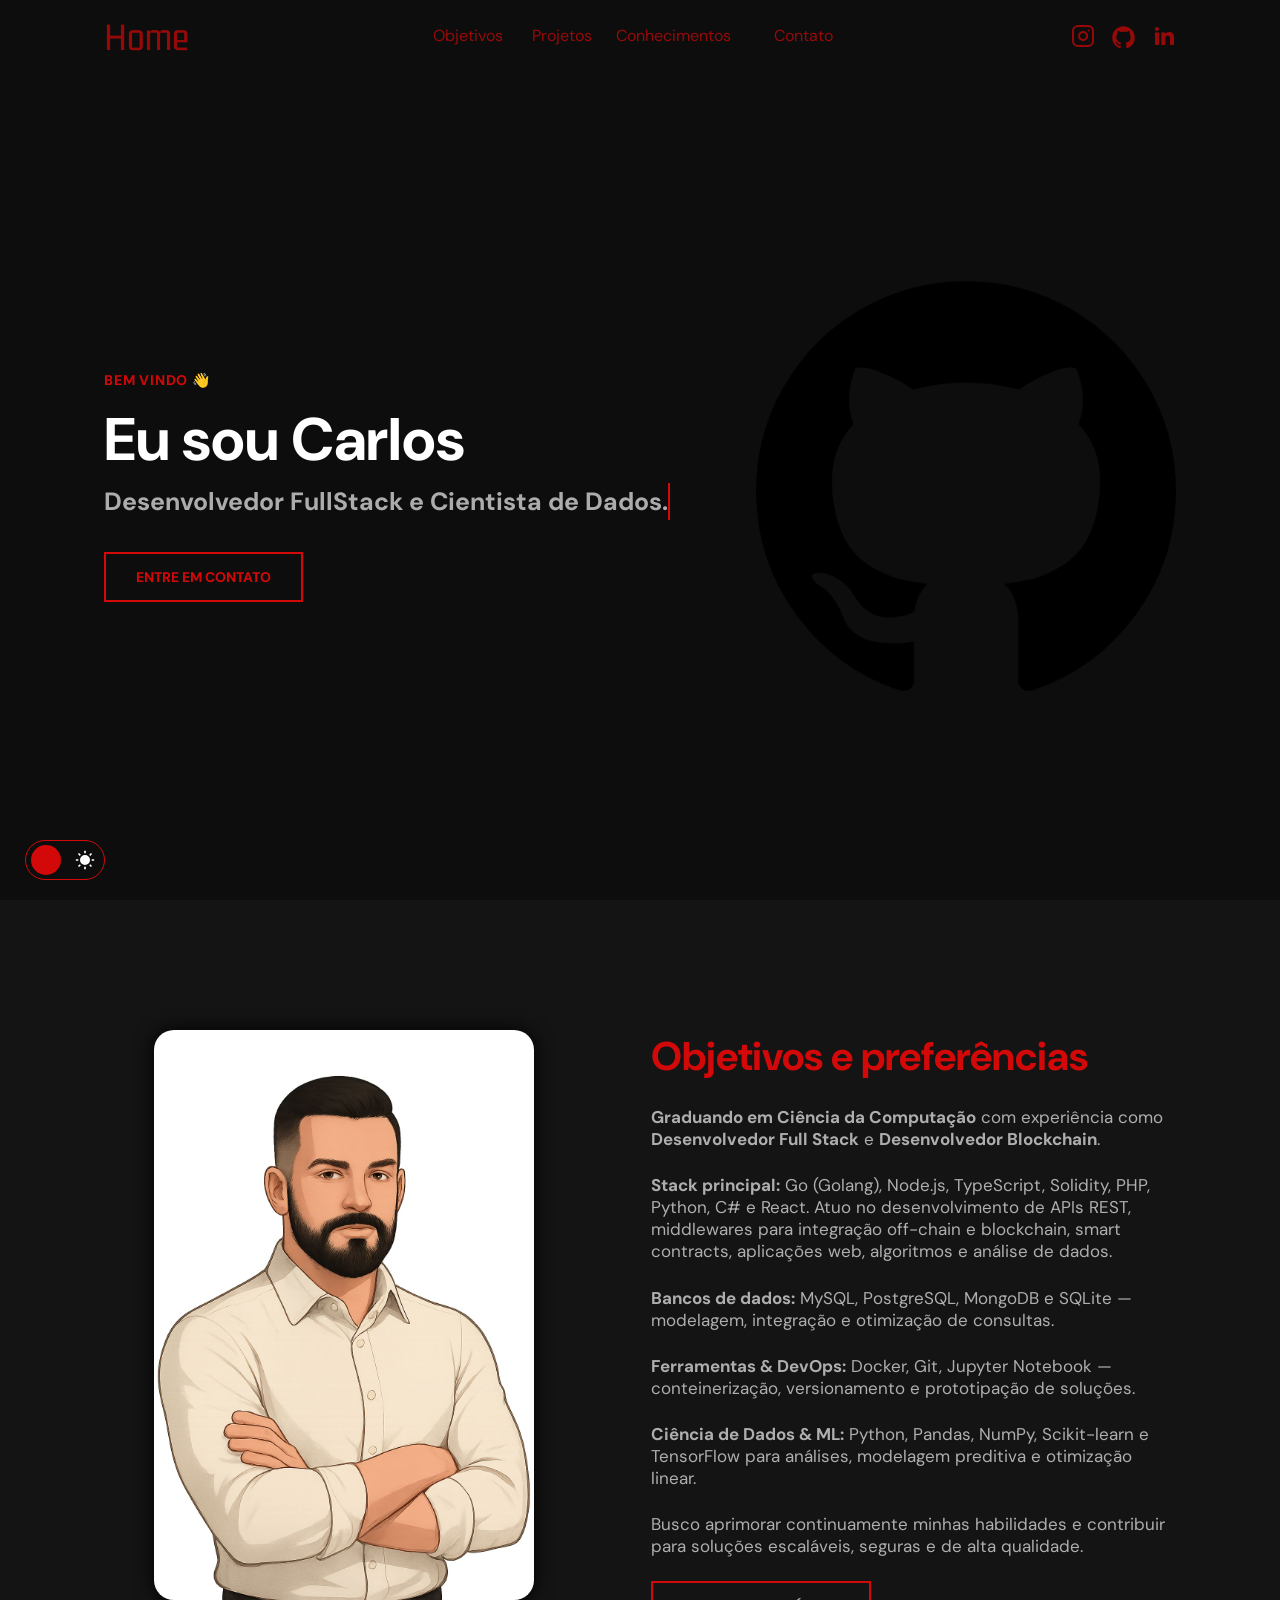
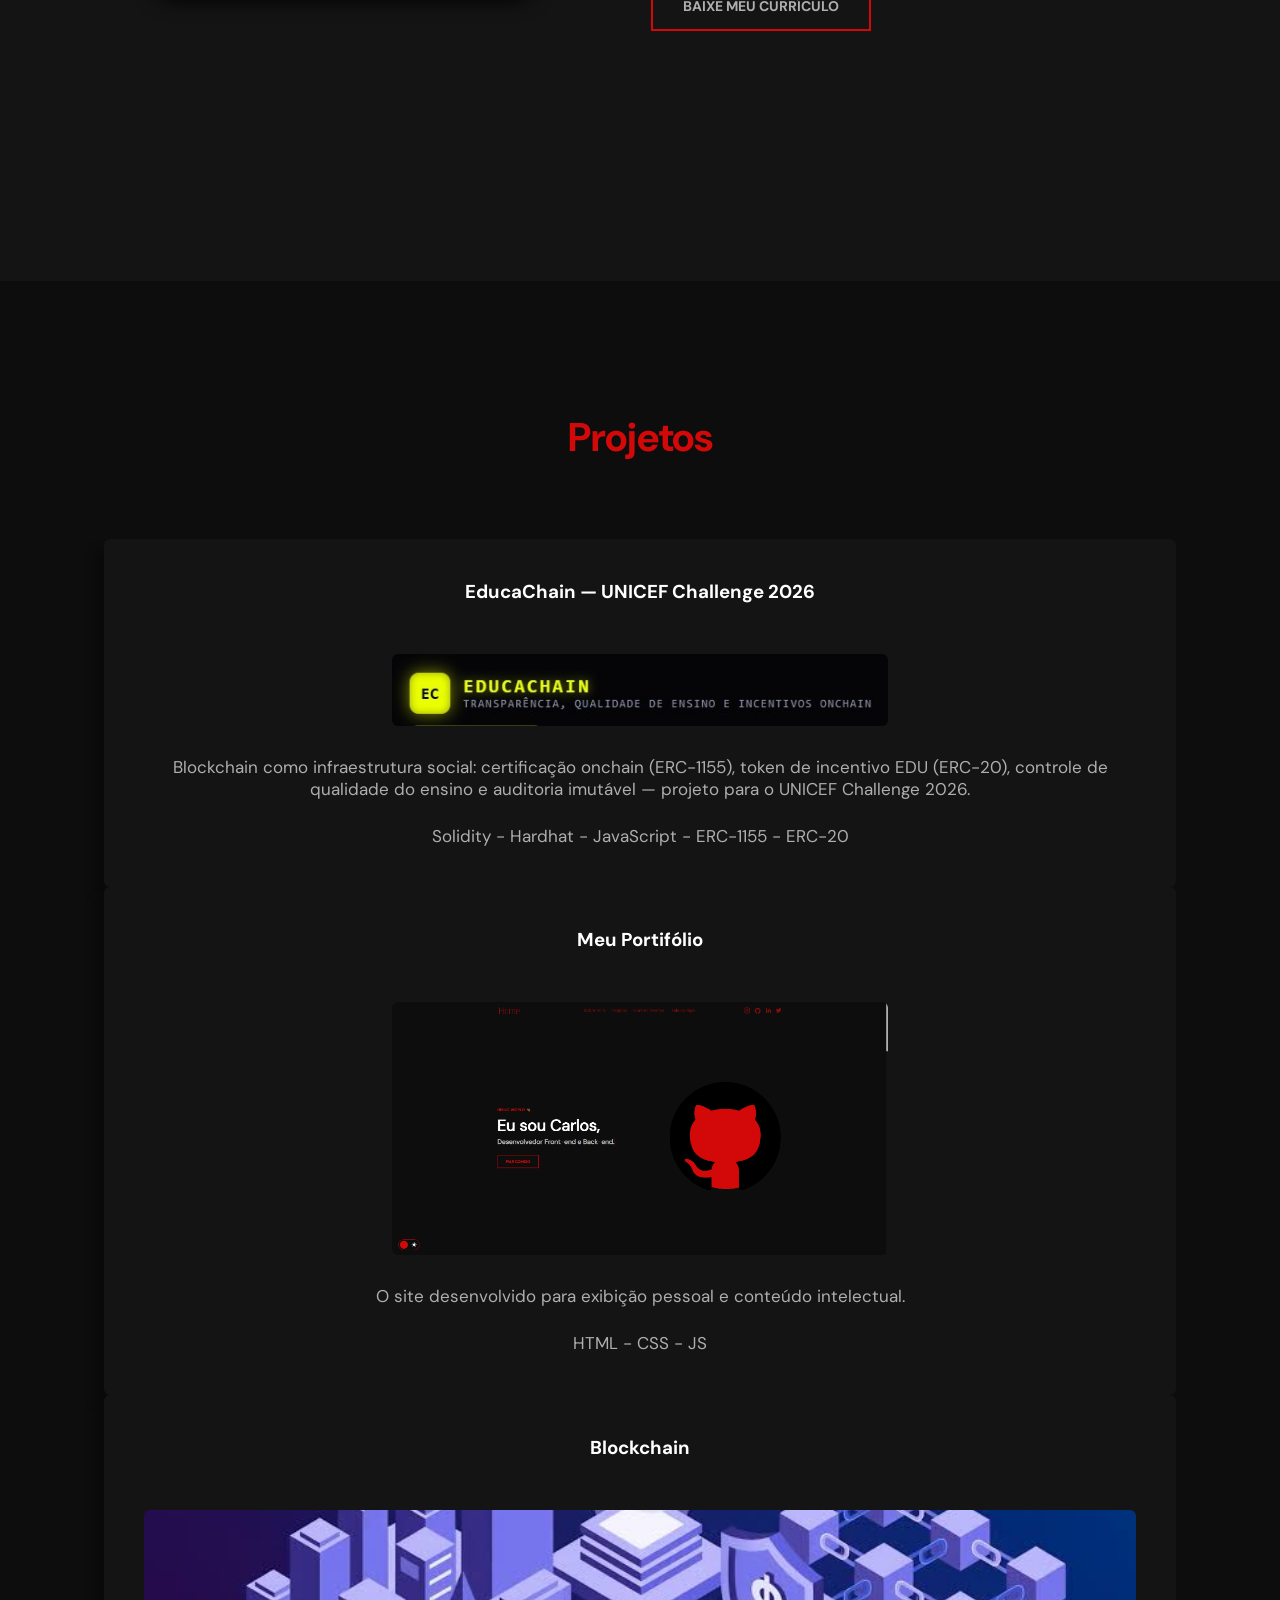
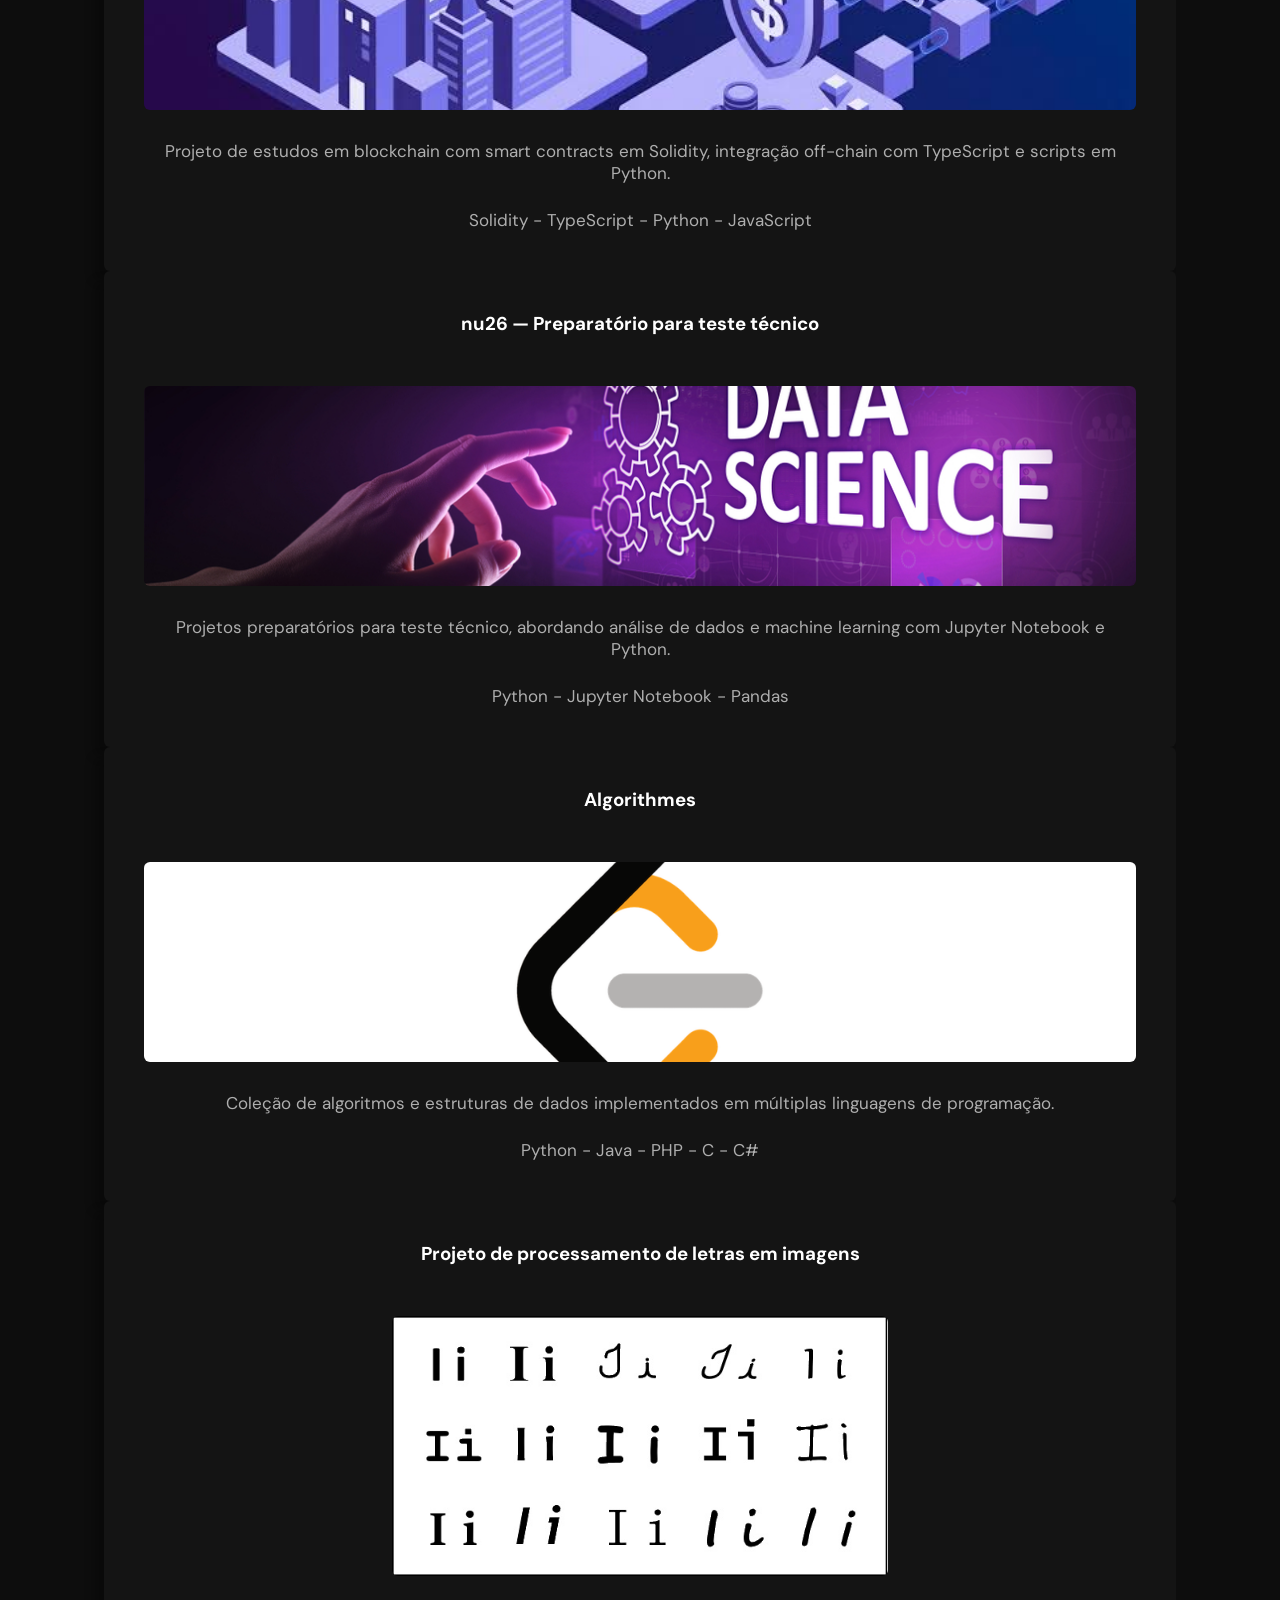
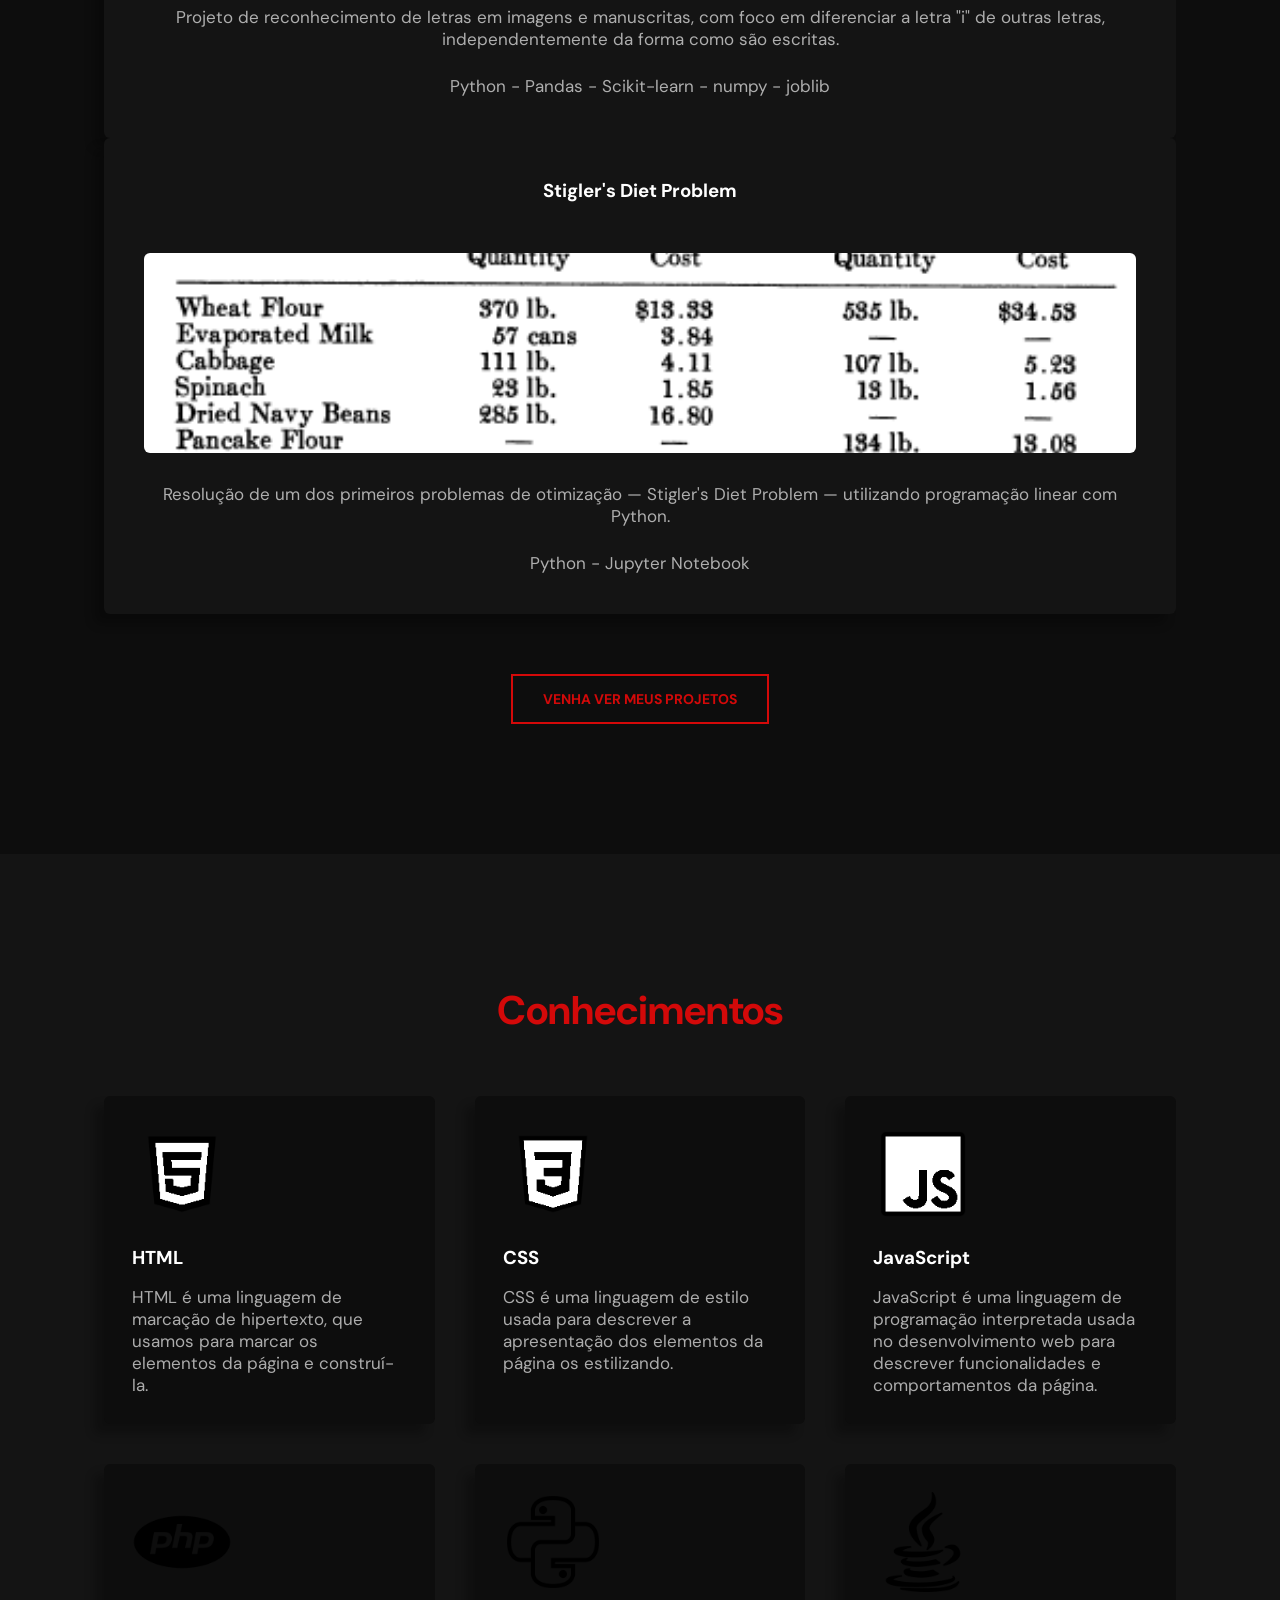
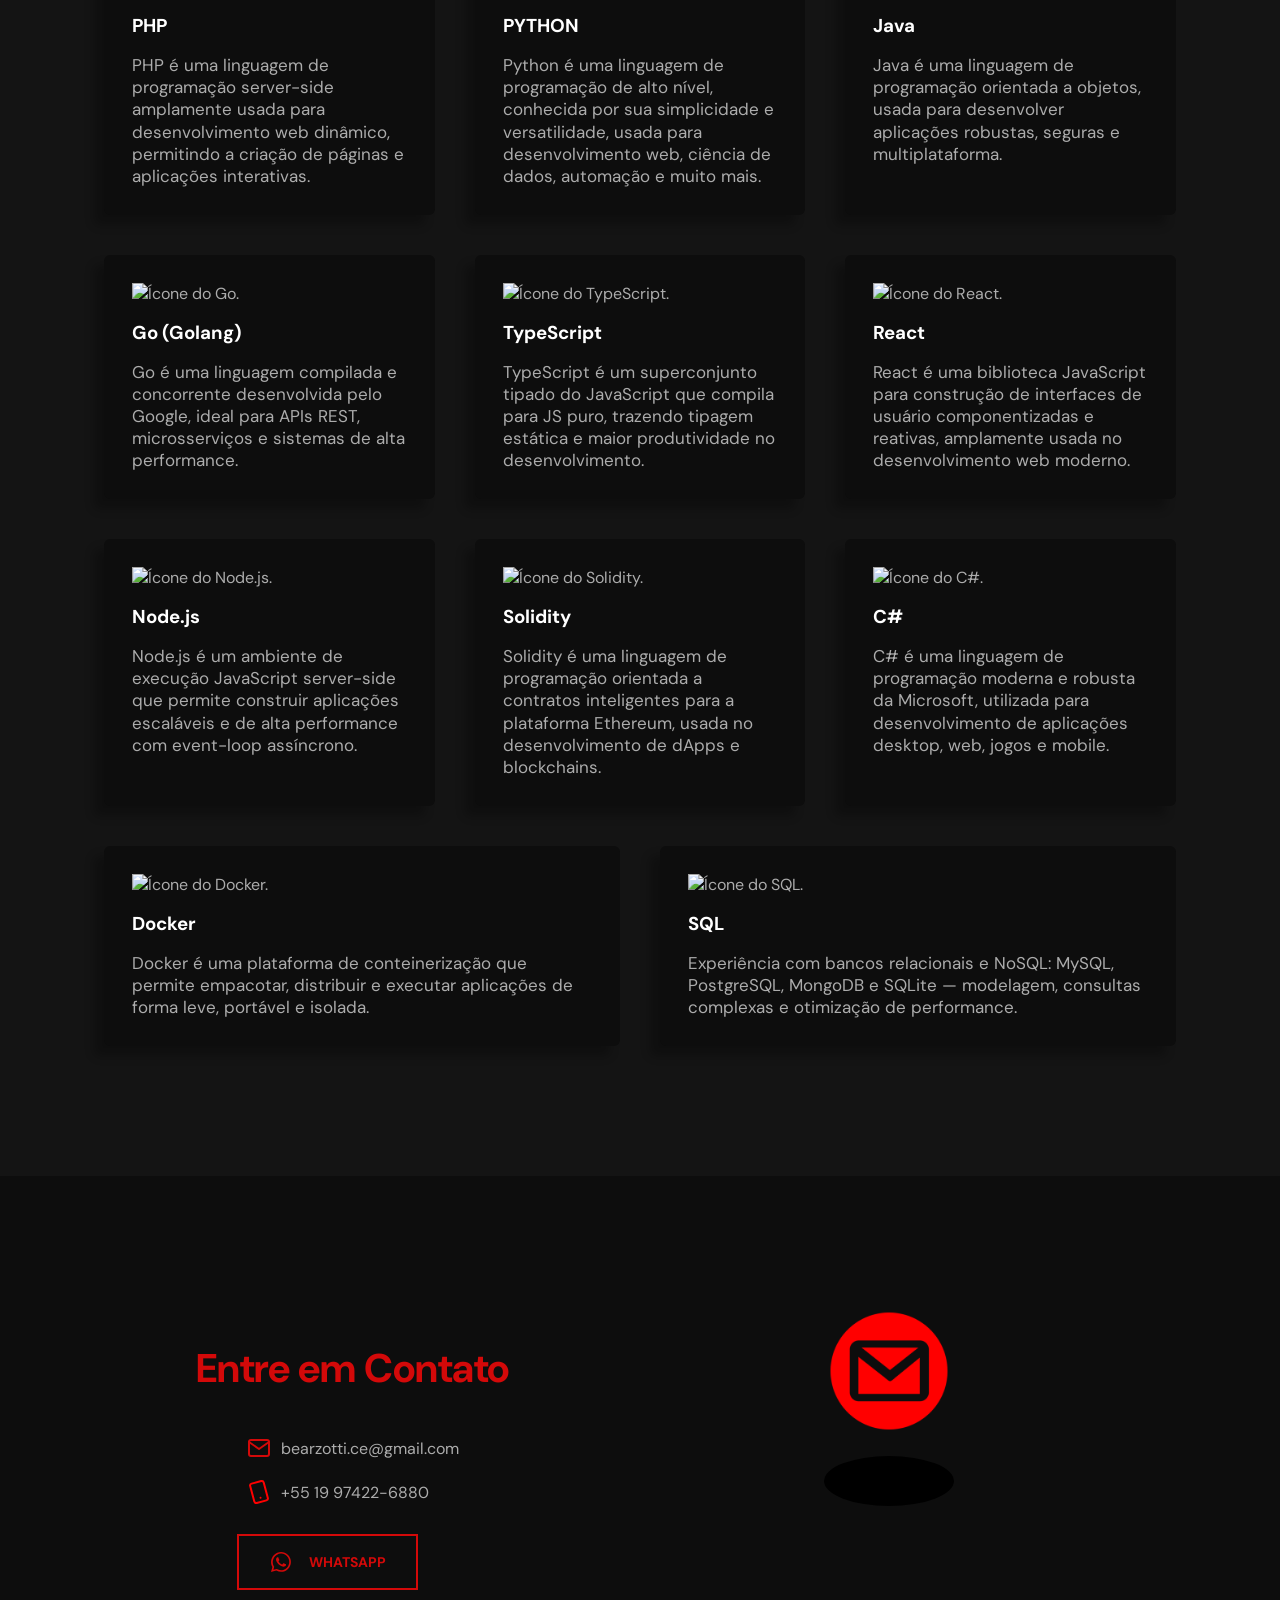
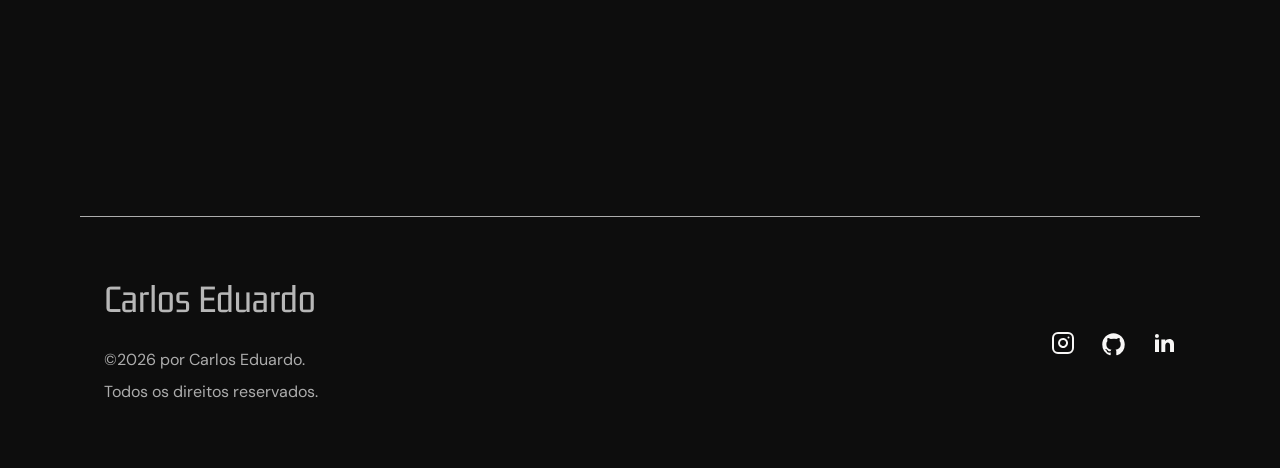
==== index.html @ fb601038 "Atualiza logo do UNICEF Challenge" ====
<!DOCTYPE html>
<html lang="pt-BR">
  <head>
    <link rel="preconnect" href="https://fonts.googleapis.com" />
    <link rel="preconnect" href="https://fonts.gstatic.com" crossorigin />

    <meta charset="UTF-8" />
    <meta name="viewport" content="width=device-width, initial-scale=1.0" />
    <meta http-equiv="X-UA-Compatible" content="IE=edge" />
    <meta name="description" content="Portifólio de Carlos Bearzotti, desenvolvedor FullStack" />
    <meta name="author" content="Carlos Eduardo" />
    <meta property="og:description" content="Portifólio de Carlos Bearzotti, desenvolvedor FullStack" />
    <meta property="og:image" content="./assets/images/Carlos.jpeg" />
    <meta property="og:type" content="website" />
    <meta name="keywords" content="developer, programação, dev, desenvolvedor, programador, html, css, javascript, nodejs, reactjs, react, github, frontend, front-end, backend, back-end, java, php, python, golang, go, typescript, solidity, blockchain, docker, sql, blockchain" />
    <meta name="robots" content="index" />

    <link
      href="https://fonts.googleapis.com/css2?family=DM+Sans&family=Gemunu+Libre:wght@200&display=swap"
      rel="stylesheet"
    />

    <link
      rel="shortcut icon"
      href="./assets/icons/favicon_copiar.png"
      type="image/x-icon"
    />
    <link rel="stylesheet" href="./assets/css/style.css" />
    <script src="https://unpkg.com/scrollreveal"></script>
    <script type="module" src="./assets/js/main.js" defer></script>

    <title>Carlos Bearzotti - Desenvolvedor FullStack</title>
  </head>
  <body>
    <nav id="navigation">
      <div class="wrapper">
        <a class="logo close" href="#home"> Home </a>

        <div class="menu">
          <ul>
            <li>
              <a id="aboutNav" class="close" href="#about">Objetivos</a>
            </li>
            <li>
              <a id="projectsNav" class="close" href="#projects">Projetos</a>
            </li>
            <li>
              <a id="knowledgeNav" class="close" href="#knowledge"
                >Conhecimentos</a
              >
            </li>
            <li>
              <a id="contactNav" class="close" href="#contact">Contato</a>
            </li>
          </ul>

          <ul class="social-links">
            <li>
              <a
                href="https://instagram.com/llao_z"
                title="Instagram"
                target="_blank"
                ><svg
                  width="24"
                  height="24"
                  viewBox="0 0 24 24"
                  fill="none"
                  xmlns="http://www.w3.org/2000/svg"
                >
                  <path
                    d="M17 1.99997H7C4.23858 1.99997 2 4.23855 2 6.99997V17C2 19.7614 4.23858 22 7 22H17C19.7614 22 22 19.7614 22 17V6.99997C22 4.23855 19.7614 1.99997 17 1.99997Z"
                    stroke="#FFFAF1"
                    stroke-width="2"
                    stroke-linecap="round"
                    stroke-linejoin="round"
                  />
                  <path
                    d="M15.9997 11.3701C16.1231 12.2023 15.981 13.0523 15.5935 13.7991C15.206 14.5459 14.5929 15.1515 13.8413 15.5297C13.0898 15.908 12.2382 16.0397 11.4075 15.906C10.5768 15.7723 9.80947 15.3801 9.21455 14.7852C8.61962 14.1903 8.22744 13.4229 8.09377 12.5923C7.96011 11.7616 8.09177 10.91 8.47003 10.1584C8.84829 9.40691 9.45389 8.7938 10.2007 8.4063C10.9475 8.0188 11.7975 7.87665 12.6297 8.00006C13.4786 8.12594 14.2646 8.52152 14.8714 9.12836C15.4782 9.73521 15.8738 10.5211 15.9997 11.3701Z"
                    stroke="#FFFAF1"
                    stroke-width="2"
                    stroke-linecap="round"
                    stroke-linejoin="round"
                  />
                  <path
                    d="M17.5 6.49997H17.51"
                    stroke="#FFFAF1"
                    stroke-width="2"
                    stroke-linecap="round"
                    stroke-linejoin="round"
                  />
                </svg>
              </a>
            </li>
            <li>
              <a
                href="https://github.com/carlosbearzotti"
                title="Github"
                target="_blank"
                ><svg
                  xmlns="http://www.w3.org/2000/svg"
                  viewBox="0 0 24 24"
                  width="24"
                  height="24"
                >
                  <path fill="none" d="M0 0h24v24H0z" />
                  <path
                    d="M12 2C6.475 2 2 6.475 2 12a9.994 9.994 0 0 0 6.838 9.488c.5.087.687-.213.687-.476 0-.237-.013-1.024-.013-1.862-2.512.463-3.162-.612-3.362-1.175-.113-.288-.6-1.175-1.025-1.413-.35-.187-.85-.65-.013-.662.788-.013 1.35.725 1.538 1.025.9 1.512 2.338 1.087 2.912.825.088-.65.35-1.087.638-1.337-2.225-.25-4.55-1.113-4.55-4.938 0-1.088.387-1.987 1.025-2.688-.1-.25-.45-1.275.1-2.65 0 0 .837-.262 2.75 1.026a9.28 9.28 0 0 1 2.5-.338c.85 0 1.7.112 2.5.337 1.912-1.3 2.75-1.024 2.75-1.024.55 1.375.2 2.4.1 2.65.637.7 1.025 1.587 1.025 2.687 0 3.838-2.337 4.688-4.562 4.938.362.312.675.912.675 1.85 0 1.337-.013 2.412-.013 2.75 0 .262.188.574.688.474A10.016 10.016 0 0 0 22 12c0-5.525-4.475-10-10-10z"
                    fill="rgba(255,255,255,1)"
                  />
                </svg>
              </a>
            </li>
            <li>
              <a
                href="https://linkedin.com/in/carloseduardobearzotti"
                title="LinkedIn"
                target="_blank"
                ><svg
                  xmlns="http://www.w3.org/2000/svg"
                  viewBox="0 0 24 24"
                  width="24"
                  height="24"
                >
                  <path fill="none" d="M0 0h24v24H0z" />
                  <path
                    d="M6.94 5a2 2 0 1 1-4-.002 2 2 0 0 1 4 .002zM7 8.48H3V21h4V8.48zm6.32 0H9.34V21h3.94v-6.57c0-3.66 4.77-4 4.77 0V21H22v-7.93c0-6.17-7.06-5.94-8.72-2.91l.04-1.68z"
                    fill="rgba(255,255,255,1)"
                  />
                </svg>
              </a>
            </li>
          </ul>
        </div>

        <button
          aria-expanded="false"
          aria-label="Abrir menu"
          class="open-menu open"
        >
          <svg
            width="40"
            height="40"
            viewBox="0 0 40 40"
            fill="none"
            xmlns="http://www.w3.org/2000/svg"
            aria-hidden="true"
          >
            <path
              d="M10 20H30"
              stroke="#00856F"
              stroke-width="2"
              stroke-linecap="round"
              stroke-linejoin="round"
            />
            <path
              d="M10 12H30"
              stroke="#00856F"
              stroke-width="2"
              stroke-linecap="round"
              stroke-linejoin="round"
            />
            <path
              d="M18 28L30 28"
              stroke="#00856F"
              stroke-width="2"
              stroke-linecap="round"
              stroke-linejoin="round"
            />
          </svg>
        </button>

        <button
          aria-expanded="true"
          aria-label="Fechar menu"
          class="close-menu close"
        >
          <svg
            width="40"
            height="40"
            viewBox="0 0 40 40"
            fill="none"
            xmlns="http://www.w3.org/2000/svg"
          >
            <path
              d="M30 10L10 30M10 10L30 30"
              stroke="#FFFAF1"
              stroke-width="2"
              stroke-linecap="round"
              stroke-linejoin="round"
            />
          </svg>
        </button>
      </div>
    </nav>

    <section id="home">
      <div class="wrapper">
        <div class="col-a">
          <header>
            <h4>Bem vindo &#128075 </h4>
            <h1>Eu sou Carlos</h1>
          </header>
          <div class="content">
            <p class="line typing">Desenvolvedor FullStack e Cientista de Dados. </p>
            <a class="button" href="#contact"> Entre em Contato </a>
          </div>
        </div>

        <div class="col-b">
          <img
            src="assets/images/iconGitPreto.png"
            alt="Imagem da logo do Git dark mode."
            id="iconGit-1"
          />
        </div>
      </div>
    </section>

    <section id="about">
      <div class="wrapper">
        <div class="col-a">
          <header>
            <h2>Objetivos e preferências</h2>
          </header>
          <div class="content">
            <p><strong>Graduando em Ciência da Computação</strong> com experiência como <strong>Desenvolvedor Full Stack</strong> e <strong>Desenvolvedor Blockchain</strong>.</p>

            <p><strong>Stack principal:</strong> Go (Golang), Node.js, TypeScript, Solidity, PHP, Python, C# e React. Atuo no desenvolvimento de APIs REST, middlewares para integração off-chain e blockchain, smart contracts, aplicações web, algoritmos e análise de dados.</p>

            <p><strong>Bancos de dados:</strong> MySQL, PostgreSQL, MongoDB e SQLite — modelagem, integração e otimização de consultas.</p>

            <p><strong>Ferramentas & DevOps:</strong> Docker, Git, Jupyter Notebook — conteinerização, versionamento e prototipação de soluções.</p>

            <p><strong>Ciência de Dados & ML:</strong> Python, Pandas, NumPy, Scikit-learn e TensorFlow para análises, modelagem preditiva e otimização linear.</p>

            <p>Busco aprimorar continuamente minhas habilidades e contribuir para soluções escaláveis, seguras e de alta qualidade.</p>
            <a class="button" href="./assets/cv/Cr-Carlos.pdf"
            download
            target="_blank"
            rel="noopener noreferrer"> Baixe meu currículo </a>
          </div>
        </div>

        <div class="col-b">
          <img
            src="./assets/images/Carlos.jpeg"
            alt="Foto de Carlos Eduardo"
          />
        </div>
      </div>
    </section>

    <section id="projects">
      <div class="wrapper"></div>
    </section>

    <section id="knowledge">
      <div class="wrapper">
        <header>
          <h2>Conhecimentos</h2>
        </header>
        <div class="content">
          <div class="cards">
            <div class="card">
              <img src="./assets/images/Languages/html.png" alt="Ícone do HTML5." />

              <h3>HTML</h3>
              <p>
                HTML é uma linguagem de marcação de hipertexto, que usamos para
                marcar os elementos da página e construí-la.
              </p>
            </div>
            <div class="card">
              <img src="./assets/images/Languages/css.png" alt="Ícone do CSS3." />

              <h3>CSS</h3>
              <p>
                CSS é uma linguagem de estilo usada para descrever a
                apresentação dos elementos da página os estilizando.
              </p>
            </div>
            <div class="card">
              <img src="./assets/images/Languages/js.png" alt="Ícone do Javascript." />

              <h3>JavaScript</h3>
              <p>
                JavaScript é uma linguagem de programação interpretada usada no
                desenvolvimento web para descrever funcionalidades e
                comportamentos da página.
              </p>
            </div>
            <div class="card">
              <img src="./assets/images/Languages/php.png" alt="Ícone do PHP." />

              <h3>PHP</h3>
              <p>
                PHP é uma linguagem de programação server-side amplamente usada para desenvolvimento web dinâmico, 
                permitindo a criação de páginas e aplicações interativas.
              </p>
            </div>
            <div class="card">
              <img src="./assets/images/Languages/python.png" alt="Ícone do Python." />

              <h3>PYTHON</h3>
              <p>
                Python é uma linguagem de programação de alto nível, conhecida por sua simplicidade e versatilidade, 
                usada para desenvolvimento web, ciência de dados, automação e muito mais.
              </p>
            </div>
            <div class="card">
              <img src="./assets/images/Languages/Java.png" alt="Ícone do Java." />

              <h3>Java</h3>
              <p>
                Java é uma linguagem de programação orientada a objetos, 
                usada para desenvolver aplicações robustas, seguras e multiplataforma.
              </p>
            </div>
            <div class="card">
              <img src="https://cdn.jsdelivr.net/gh/devicons/devicon/icons/go/go-original.svg" alt="Ícone do Go." />

              <h3>Go (Golang)</h3>
              <p>
                Go é uma linguagem compilada e concorrente desenvolvida pelo Google, ideal para APIs REST, microsserviços e sistemas de alta performance.
              </p>
            </div>
            <div class="card">
              <img src="https://cdn.jsdelivr.net/gh/devicons/devicon/icons/typescript/typescript-original.svg" alt="Ícone do TypeScript." />

              <h3>TypeScript</h3>
              <p>
                TypeScript é um superconjunto tipado do JavaScript que compila para JS puro, trazendo tipagem estática e maior produtividade no desenvolvimento.
              </p>
            </div>
            <div class="card">
              <img src="https://cdn.jsdelivr.net/gh/devicons/devicon/icons/react/react-original.svg" alt="Ícone do React." />

              <h3>React</h3>
              <p>
                React é uma biblioteca JavaScript para construção de interfaces de usuário componentizadas e reativas, amplamente usada no desenvolvimento web moderno.
              </p>
            </div>
            <div class="card">
              <img src="https://cdn.jsdelivr.net/gh/devicons/devicon/icons/nodejs/nodejs-original.svg" alt="Ícone do Node.js." />

              <h3>Node.js</h3>
              <p>
                Node.js é um ambiente de execução JavaScript server-side que permite construir aplicações escaláveis e de alta performance com event-loop assíncrono.
              </p>
            </div>
            <div class="card">
              <img src="https://cdn.jsdelivr.net/gh/devicons/devicon/icons/solidity/solidity-original.svg" alt="Ícone do Solidity." />

              <h3>Solidity</h3>
              <p>
                Solidity é uma linguagem de programação orientada a contratos inteligentes para a plataforma Ethereum, usada no desenvolvimento de dApps e blockchains.
              </p>
            </div>
            <div class="card">
              <img src="https://cdn.jsdelivr.net/gh/devicons/devicon/icons/csharp/csharp-original.svg" alt="Ícone do C#." />

              <h3>C#</h3>
              <p>
                C# é uma linguagem de programação moderna e robusta da Microsoft, utilizada para desenvolvimento de aplicações desktop, web, jogos e mobile.
              </p>
            </div>
            <div class="card">
              <img src="https://cdn.jsdelivr.net/gh/devicons/devicon/icons/docker/docker-original.svg" alt="Ícone do Docker." />

              <h3>Docker</h3>
              <p>
                Docker é uma plataforma de conteinerização que permite empacotar, distribuir e executar aplicações de forma leve, portável e isolada.
              </p>
            </div>
            <div class="card">
              <img src="https://cdn.jsdelivr.net/gh/devicons/devicon/icons/mysql/mysql-original.svg" alt="Ícone do SQL." />

              <h3>SQL</h3>
              <p>
                Experiência com bancos relacionais e NoSQL: MySQL, PostgreSQL, MongoDB e SQLite — modelagem, consultas complexas e otimização de performance.
              </p>
            </div>
          </div>
        </div>
      </div>
    </section>

    <section id="contact">
      <div class="wrapper">
        <div class="col-a">
          <header>
            <h2>Entre em Contato</h2>
          </header>
          <div class="content">
            <ul>
              <li>
                <a href="mailto: bearzotti.ce@gmail.com" title="Enviar e-mail">
                  <svg
                    width="24"
                    height="24"
                    viewBox="0 0 24 24"
                    fill="none"
                    xmlns="http://www.w3.org/2000/svg"
                  >
                    <path
                      d="M4 4H20C21.1 4 22 4.9 22 6V18C22 19.1 21.1 20 20 20H4C2.9 20 2 19.1 2 18V6C2 4.9 2.9 4 4 4Z"
                      stroke="#00856F"
                      stroke-width="2"
                      stroke-linecap="round"
                      stroke-linejoin="round"
                    />
                    <path
                      d="M22 6L12 13L2 6"
                      stroke="#00856F"
                      stroke-width="2"
                      stroke-linecap="round"
                      stroke-linejoin="round"
                    />
                  </svg>

                  bearzotti.ce@gmail.com
                </a>
              </li>
              <li>
                <a href="tel:+5519974226880" title="Fazer ligação"
                  ><img
                    src="./assets/icons/celular.svg"
                    alt="Ícone de celular."
                    id="cel"
                  />
                  +55 19 97422-6880</a
                >
              </li>
            </ul>

            <a
              class="button"
              title="Me chama no zap!"
              href="https://wa.me/5519974226880"
              target="_blank"
            >
              <svg
                width="24"
                height="24"
                viewBox="0 0 24 24"
                fill="none"
                xmlns="http://www.w3.org/2000/svg"
              >
                <path
                  d="M16.6 14.0001C16.4 13.9001 15.1 13.3001 14.9 13.2001C14.7 13.1001 14.5 13.1001 14.3 13.3001C14.1 13.5001 13.7 14.1001 13.5 14.3001C13.4 14.5001 13.2 14.5001 13 14.4001C12.3 14.1001 11.6 13.7001 11 13.2001C10.5 12.7001 10 12.1001 9.6 11.5001C9.5 11.3001 9.6 11.1001 9.7 11.0001C9.8 10.9001 9.9 10.7001 10.1 10.6001C10.2 10.5001 10.3 10.3001 10.3 10.2001C10.4 10.1001 10.4 9.9001 10.3 9.8001C10.2 9.7001 9.7 8.5001 9.5 8.0001C9.4 7.3001 9.2 7.3001 9 7.3001C8.9 7.3001 8.7 7.3001 8.5 7.3001C8.3 7.3001 8 7.5001 7.9 7.6001C7.3 8.2001 7 8.9001 7 9.7001C7.1 10.6001 7.4 11.5001 8 12.3001C9.1 13.9001 10.5 15.2001 12.2 16.0001C12.7 16.2001 13.1 16.4001 13.6 16.5001C14.1 16.7001 14.6 16.7001 15.2 16.6001C15.9 16.5001 16.5 16.0001 16.9 15.4001C17.1 15.0001 17.1 14.6001 17 14.2001C17 14.2001 16.8 14.1001 16.6 14.0001ZM19.1 4.9001C15.2 1.0001 8.9 1.0001 5 4.9001C1.8 8.1001 1.2 13.0001 3.4 16.9001L2 22.0001L7.3 20.6001C8.8 21.4001 10.4 21.8001 12 21.8001C17.5 21.8001 21.9 17.4001 21.9 11.9001C22 9.3001 20.9 6.8001 19.1 4.9001ZM16.4 18.9001C15.1 19.7001 13.6 20.2001 12 20.2001C10.5 20.2001 9.1 19.8001 7.8 19.1001L7.5 18.9001L4.4 19.7001L5.2 16.7001L5 16.4001C2.6 12.4001 3.8 7.4001 7.7 4.9001C11.6 2.4001 16.6 3.7001 19 7.5001C21.4 11.4001 20.3 16.5001 16.4 18.9001Z"
                  fill="white"
                />
              </svg>
              WhatsApp
            </a>
          </div>
        </div>

        <div class="col-b">
          <img src="./assets/images/iconGmail.png" alt="Ícone de celular." />
        </div>
      </div>
    </section>

    <a id="backToTopButton" title="Voltar ao topo" href="#home">
      <svg
        width="40"
        height="40"
        viewBox="0 0 40 40"
        fill="none"
        xmlns="http://www.w3.org/2000/svg"
      >
        <circle cx="20" cy="20" r="20" fill="#00856F" />
        <path
          d="M20 27V13"
          stroke="white"
          stroke-width="2"
          stroke-linecap="round"
          stroke-linejoin="round"
        />
        <path
          d="M13 20L20 13L27 20"
          stroke="white"
          stroke-width="2"
          stroke-linecap="round"
          stroke-linejoin="round"
        />
      </svg>
    </a>

    <footer>
      <div class="wrapper">
        <div class="col-a">
          <a class="logo" href="#home"> Carlos Eduardo </a>

          <p>
            ©2026 por Carlos Eduardo. <br />
            Todos os direitos reservados.
          </p>
        </div>

        <div class="col-b">
          <ul class="social-links">
            <li>
              <a
                href="https://instagram.com/llao_z"
                title="Instagram"
                target="_blank"
                ><svg
                  width="24"
                  height="24"
                  viewBox="0 0 24 24"
                  fill="none"
                  xmlns="http://www.w3.org/2000/svg"
                >
                  <path
                    d="M17 1.99997H7C4.23858 1.99997 2 4.23855 2 6.99997V17C2 19.7614 4.23858 22 7 22H17C19.7614 22 22 19.7614 22 17V6.99997C22 4.23855 19.7614 1.99997 17 1.99997Z"
                    stroke="#FFFAF1"
                    stroke-width="2"
                    stroke-linecap="round"
                    stroke-linejoin="round"
                  />
                  <path
                    d="M15.9997 11.3701C16.1231 12.2023 15.981 13.0523 15.5935 13.7991C15.206 14.5459 14.5929 15.1515 13.8413 15.5297C13.0898 15.908 12.2382 16.0397 11.4075 15.906C10.5768 15.7723 9.80947 15.3801 9.21455 14.7852C8.61962 14.1903 8.22744 13.4229 8.09377 12.5923C7.96011 11.7616 8.09177 10.91 8.47003 10.1584C8.84829 9.40691 9.45389 8.7938 10.2007 8.4063C10.9475 8.0188 11.7975 7.87665 12.6297 8.00006C13.4786 8.12594 14.2646 8.52152 14.8714 9.12836C15.4782 9.73521 15.8738 10.5211 15.9997 11.3701Z"
                    stroke="#FFFAF1"
                    stroke-width="2"
                    stroke-linecap="round"
                    stroke-linejoin="round"
                  />
                  <path
                    d="M17.5 6.49997H17.51"
                    stroke="#FFFAF1"
                    stroke-width="2"
                    stroke-linecap="round"
                    stroke-linejoin="round"
                  />
                </svg>
              </a>
            </li>
            <li>
              <a
                href="https://github.com/carlosbearzotti"
                title="Github"
                target="_blank"
                ><svg
                  xmlns="http://www.w3.org/2000/svg"
                  viewBox="0 0 24 24"
                  width="24"
                  height="24"
                >
                  <path fill="none" d="M0 0h24v24H0z" />
                  <path
                    d="M12 2C6.475 2 2 6.475 2 12a9.994 9.994 0 0 0 6.838 9.488c.5.087.687-.213.687-.476 0-.237-.013-1.024-.013-1.862-2.512.463-3.162-.612-3.362-1.175-.113-.288-.6-1.175-1.025-1.413-.35-.187-.85-.65-.013-.662.788-.013 1.35.725 1.538 1.025.9 1.512 2.338 1.087 2.912.825.088-.65.35-1.087.638-1.337-2.225-.25-4.55-1.113-4.55-4.938 0-1.088.387-1.987 1.025-2.688-.1-.25-.45-1.275.1-2.65 0 0 .837-.262 2.75 1.026a9.28 9.28 0 0 1 2.5-.338c.85 0 1.7.112 2.5.337 1.912-1.3 2.75-1.024 2.75-1.024.55 1.375.2 2.4.1 2.65.637.7 1.025 1.587 1.025 2.687 0 3.838-2.337 4.688-4.562 4.938.362.312.675.912.675 1.85 0 1.337-.013 2.412-.013 2.75 0 .262.188.574.688.474A10.016 10.016 0 0 0 22 12c0-5.525-4.475-10-10-10z"
                    fill="rgba(255,255,255,1)"
                  />
                </svg>
              </a>
            </li>
            <li>
              <a
                href="https://linkedin.com/in/carloseduardobearzotti"
                title="LinkedIn"
                target="_blank"
                ><svg
                  xmlns="http://www.w3.org/2000/svg"
                  viewBox="0 0 24 24"
                  width="24"
                  height="24"
                >
                  <path fill="none" d="M0 0h24v24H0z" />
                  <path
                    d="M6.94 5a2 2 0 1 1-4-.002 2 2 0 0 1 4 .002zM7 8.48H3V21h4V8.48zm6.32 0H9.34V21h3.94v-6.57c0-3.66 4.77-4 4.77 0V21H22v-7.93c0-6.17-7.06-5.94-8.72-2.91l.04-1.68z"
                    fill="rgba(255,255,255,1)"
                  />
                </svg>
              </a>
            </li>
          </ul>
        </div>
      </div>
    </footer>

    <div id="toggle">
      <input type="checkbox" id="sw-checkbox" />
      <label for="sw-checkbox" title="Mudar tema">
        <svg
          xmlns="http://www.w3.org/2000/svg"
          viewBox="0 0 24 24"
          width="20"
          height="20"
        >
          <path fill="none" d="M0 0h24v24H0z" />
          <path
            d="M11.38 2.019a7.5 7.5 0 1 0 10.6 10.6C21.662 17.854 17.316 22 12.001 22 6.477 22 2 17.523 2 12c0-5.315 4.146-9.661 9.38-9.981z"
          />
        </svg>
        <svg
          xmlns="http://www.w3.org/2000/svg"
          viewBox="0 0 24 24"
          width="20"
          height="20"
        >
          <path fill="none" d="M0 0h24v24H0z" />
          <path
            d="M12 18a6 6 0 1 1 0-12 6 6 0 0 1 0 12zM11 1h2v3h-2V1zm0 19h2v3h-2v-3zM3.515 4.929l1.414-1.414L7.05 5.636 5.636 7.05 3.515 4.93zM16.95 18.364l1.414-1.414 2.121 2.121-1.414 1.414-2.121-2.121zm2.121-14.85l1.414 1.415-2.121 2.121-1.414-1.414 2.121-2.121zM5.636 16.95l1.414 1.414-2.121 2.121-1.414-1.414 2.121-2.121zM23 11v2h-3v-2h3zM4 11v2H1v-2h3z"
            fill="rgba(255,255,255,1)"
          />
        </svg>
      </label>
    </div>
  </body>
</html>
---- assets/css/style.css ----
/*===== GERAL ===============================================*/

* {
  margin: 0;
  padding: 0;
  box-sizing: border-box;

  font-family: "DM Sans", sans-serif;
}

:root {
  --hue: 0;
  --primary-color: hsl(var(--hue), 92%, 43%);
  --primary-hover: hsl(var(--hue), 92%, 33%);
  --secundary-color: hsl(0, 0%, 5%);
  --third-color: hsla(0, 0%, 100%, 0.1);
  --bg-color: hsl(0, 0%, 8%);

  --headline: hsl(0, 0%, 100%);
  --paragraph: hsla(0, 0%, 100%, 0.658);
  --paragraph-2: hsl(calc(var(--hue) + 10), 14%, 97%);

  font-size: 62.5%;

  --nav-height: 7.2rem;
}

html {
  scroll-behavior: smooth;
}

html,
body {
  width: 100%;
  height: 100%;
}

body {
  font-size: 1.6rem;
  text-align: center;

  overflow: overlay;

  background-color: var(--bg-color);
}

body.light-mode {
  --secundary-color: rgb(229, 229, 229);
  --third-color: hwb(0 48% 52% / 0.356);
  --bg-color: rgb(241, 241, 241);

  --headline: hsl(0, 0%, 0%);
  --paragraph: rgb(32, 32, 32);
  --paragraph-2: hsl(calc(var(--hue) + 10), 14%, 3%);
}

::-webkit-scrollbar {
  width: 0.8rem;
}

::-webkit-scrollbar-track {
  border-radius: 1rem;
  background: var(--bg-color);
}

::-webkit-scrollbar-thumb {
  border-radius: 1rem;
  background: var(--paragraph);
}

.wrapper {
  width: min(50rem, 100%);

  margin-inline: auto;
  padding-inline: 2.4rem;
}

ul {
  list-style: none;
}

a {
  text-decoration: none;
}

img {
  max-width: 100%;
  color: var(--paragraph);
}

section {
  padding-block: 10rem;
  padding-inline: 2rem;
}

section h4 {
  font-size: 1.4rem;
  font-weight: 700;
  line-height: 150%;
  letter-spacing: 0.08rem;
  color: var(--primary-color);
  text-transform: uppercase;

  margin-bottom: 1.6rem;
}

section header h2 {
  font-size: 3rem;
  line-height: 3.9rem;

  color: var(--primary-color);
}

section h3 {
  color: var(--headline);
}

section p,
section span {
  font-weight: 400;
  font-size: 1.7rem;
  line-height: 130%;

  color: var(--paragraph);
}

.button {
  background: none;
  border: 0.2rem solid var(--primary-color);

  margin-bottom: 6rem;
  padding: 1.4rem 3rem;

  width: fit-content;

  color: var(--primary-color);
  font-size: 1.4rem;
  font-weight: 700;
  text-transform: uppercase;
  text-decoration: none;

  display: flex;
  align-items: center;
  justify-content: center;
  gap: 1.6rem;

  position: relative;

  transition: 400ms;
}

body.light-mode .button,
body.light-mode #home h4 {
  filter: brightness(0.8);
}

.button:hover {
  color: #fff;
  background-color: var(--primary-hover);
  border: 0.2rem solid var(--primary-hover);
  cursor: pointer;
}

body.light-mode .button:hover {
  filter: none;
}

/* SOCIAL LINKS */

.social-links {
  display: flex;
  align-items: center;
  justify-content: center;
  gap: 2.5rem;
}

.social-links li {
  height: 3rem;
}

.social-links svg {
  margin-top: 0.3rem;
  transition: 300ms;
}

.social-links li:nth-child(2) svg {
  width: 2.7rem;
  height: 2.7rem;
}

.social-links svg:hover {
  margin-top: 0;
  margin-bottom: 0.3rem;
}

body .social-links li svg path {
  transition: 200ms;
}

body nav#navigation .social-links li:nth-child(1) svg:hover path,
body .social-links li:nth-child(1) svg:hover path {
  stroke: #ff377a;
}

body .social-links li:nth-child(2) svg:hover path:nth-child(2),
body nav#navigation .social-links li:nth-child(2) svg:hover path:nth-child(2) {
  fill: #fff;
}

body.light-mode .social-links li:nth-child(2) svg:hover path:nth-child(2),
body.light-mode
  nav#navigation
  .social-links
  li:nth-child(2)
  svg:hover
  path:nth-child(2) {
  fill: #000;
}

body .social-links li:nth-child(3) svg:hover path:nth-child(2),
body nav#navigation .social-links li:nth-child(3) svg:hover path:nth-child(2) {
  fill: #0a66c2;
}

/* == == */

#projects .card circle {
  fill: var(--secundary-color);
}

#backToTopButton circle {
  fill: var(--primary-color);
}

#contact li path,
#navigation button.open-menu path[stroke*="#00856F"] {
  stroke: var(--primary-color);
}

#navigation.scroll button.open-menu path[stroke*="#00856F"] {
  stroke: var(--paragraph-2);
}

/*===== NAVIGATION ===================================*/

nav {
  width: 100vw;
  height: var(--nav-height);

  display: flex;

  position: fixed;
  top: 0;
  z-index: 100;
}

nav .wrapper {
  display: flex;
  align-items: center;
  justify-content: space-between;
}

nav.scroll {
  background: rgba(0, 0, 0, 0.5);
  backdrop-filter: blur(1rem);
  -webkit-backdrop-filter: blur(1rem);
}

body.light-mode nav.scroll {
  background: rgba(151, 151, 151, 0.5);
}

/* LOGO */

a.logo {
  font-family: "Gemunu Libre", sans-serif;
  font-size: 3rem;
  opacity: 0.7;
}

nav#navigation a.logo {
  color: var(--primary-color);
}

body.light-mode nav#navigation a.logo,
body.light-mode footer a.logo {
  font-weight: bold;
}

footer a.logo,
nav#navigation.scroll a.logo,
body.menu-expanded nav#navigation a.logo,
body.light-mode.menu-expanded nav#navigation.scroll a.logo {
  color: #fff;
}

body.menu-expanded nav#navigation a.logo {
  opacity: 1;
}

body.light-mode nav#navigation a.logo {
  filter: brightness(0.8);
}

body.light-mode footer a.logo,
body.light-mode nav#navigation.scroll a.logo {
  color: #000;
}

/* == == */

nav#navigation .menu ul li a {
  color: #fff;
}

nav button {
  background: none;
  border: none;
  cursor: pointer;
}

nav .menu,
nav .close-menu {
  position: fixed;
}

/*===== MENU-EXPANDED ==========================================*/

body.menu-expanded {
  overflow: hidden;
}

body.menu-expanded nav#navigation.scroll {
  background: none;
  backdrop-filter: none;
}

.menu,
.close-menu,
body.menu-expanded .open-menu {
  opacity: 0;
  visibility: hidden;
}

body.menu-expanded .menu,
body.menu-expanded .close-menu {
  opacity: 1;
  visibility: visible;
}

.menu {
  transform: translateX(100%);
}

body.menu-expanded .menu,
body.menu-expanded nav.scroll .menu {
  top: 0;
  left: 0;

  background: rgba(0, 0, 0, 0.7);
  backdrop-filter: blur(1rem);
  -webkit-backdrop-filter: blur(1rem);

  width: 100vw;
  height: 100vh;

  padding-top: var(--nav-height);

  transition: transform 300ms;
  transform: translateX(0);
}

.menu ul:nth-child(1) {
  display: flex;
  flex-direction: column;
  gap: 3rem;

  margin: 8rem 0 10rem 0;

  font-weight: 700;
  font-size: 2rem;
  line-height: 3.1rem;
}

body.menu-expanded nav .logo,
body.menu-expanded button {
  position: relative;
  z-index: 100;
}

body.menu-expanded button path {
  stroke: white;
}

/*===== HOME ===================================*/

#home {
  height: 100vh;
  min-height: calc(60rem + var(--nav-height));
  padding-block: 0;

  background-color: var(--secundary-color);

  display: flex;
  align-items: center;
}

#home .wrapper {
  height: 53rem;

  display: flex;
  flex-direction: column;
  align-items: center;
  justify-content: center;
  gap: 6rem;

  position: relative;
}

#home h1 {
  font-size: 4.5rem;
  color: var(--headline);
  line-height: 110%;

  margin-bottom: 1rem;
}

#home p {
  display: inline-flex;

  font-size: 1.8rem;
  line-height: 150%;
  font-weight: bold;

  margin-bottom: 3.2rem;
}

#home .line {
  border-right: 0.2rem solid var(--primary-color);
  white-space: nowrap;
  overflow: hidden;
}

#home .typing {
  animation: line-typing 500ms steps(40) infinite normal,
    typing 2s steps(40) 1.4s normal backwards;
}

@keyframes typing {
  from {
    width: 0;
  }
  to {
    width: 27.5rem;
  }
}

@keyframes line-typing {
  from {
    border-right-color: var(--primary-color);
  }
  to {
    border-right-color: transparent;
  }
}

#home .button {
  margin-inline: auto;
}

#home .col-b {
  display: flex;
  flex-direction: column;
  align-items: center;
  gap: 2rem;

  animation: flutuar 3s infinite backwards;
  position: relative;
}

@keyframes flutuar {
  0% {
    transform: translateY(0);
  }
  50% {
    transform: translateY(-10px);
  }
  100% {
    transform: translateY(0);
  }
}

#home .wrapper::before {
  content: "";
  display: block;

  width: 27rem;
  height: 27rem;

  background-color: var(--primary-color);
  border-radius: 100%;

  position: absolute;
  bottom: -3.1rem;
  z-index: -1;

  animation: appear 1s 500ms backwards;
}

#home img {
  width: 30rem;
  min-width: 14.5rem;
  display: block;
  margin-inline: auto;
  filter: contrast(1.2);
}

@keyframes appear {
  from {
    opacity: 0;
  }
  to {
    opacity: 1;
  }
}

/*===== ABOUT =================================================*/

#about {
  text-align: left;
}

#about .content p {
  margin-block: 2.4rem;
}

#about .content a {
  text-decoration: none;
  color: var(--paragraph);
  font-weight: bold;
}

#about .col-a {
  margin-bottom: 6rem;
}

#about .col-b {
  text-align: left;
}

#about img {
  width: 38rem;

  border-radius: 2rem;
  box-shadow: 0 0 2rem black;

  transition: 600ms;
}

/*===== PROJECTS ===============================================*/

#projects {
  background-color: var(--secundary-color);
}

#projects header {
  margin-bottom: 6rem;
}

#projects header h2 {
  margin-bottom: 1.6rem;
}

#projects header p {
  max-width: 60rem;
  margin: 0 auto 3rem;
  text-align: center;
}

#projects header p a {
  color: var(--paragraph);
  font-weight: bold;
  font-style: italic;
}

#projects header p + a {
  padding: 0.8rem 2rem;
  color: var(--paragraph);

  background-color: var(--third-color);
  border-radius: 0.8rem;

  display: inline-flex;
  justify-content: center;
  gap: 1rem;

  transition: 300ms;
}

#projects header a svg path:nth-child(2) {
  fill: var(--headline);
}

#projects header a:hover {
  filter: brightness(0.7);
}

#projects .cards {
  display: grid;
  grid-template-columns: repeat(1, 1fr);
  gap: 3.2rem;
}

#projects .card {
  padding: 4rem;
  background: var(--bg-color);

  border-radius: 0.6rem;
  box-shadow: -1rem 1rem 1rem rgba(0, 0, 0, 0.267);

  display: flex;
  flex-direction: column;
  align-items: center;
  gap: 2.5rem;

  transition: 400ms;
}

#projects .card:hover {
  background: var(--third-color);
}

#projects .card .img-wrapper {
  width: 100%;
  position: relative;
}

#projects .card img {
  width: 100%;
  height: 20rem;
  object-fit: cover;
  border-radius: 0.6rem;

  transition: 300ms;
}

#projects .card:hover > .img-wrapper img {
  filter: opacity(0.5);
}

#projects .card .buttons {
  visibility: hidden;
  opacity: 0;

  position: absolute;
  left: 0;
  right: 0;
  top: 50%;
  transform: translateY(-50%);

  display: flex;
  justify-content: center;
  gap: 1rem;

  transition: 400ms;
}

#projects .card:hover > .img-wrapper .buttons {
  visibility: visible;
  opacity: 1;
}

#projects .card .buttons a svg {
  width: 4rem;
  height: 4rem;
}

#projects .card .buttons a svg path:nth-child(2) {
  fill: #000;
  transition: 200ms;
}

#projects .card .buttons a:hover svg path:nth-child(2) {
  fill: #fff;
}

#projects .card .buttons a {
  background: #fff;
  border-radius: 50%;

  width: 6rem;
  height: 6rem;

  display: flex;
  justify-content: center;
  align-items: center;

  transition: 500ms;
}

#projects .card .buttons a:hover {
  background-color: #000;
  cursor: pointer;
}

#projects .card .buttons a:hover > svg {
  fill: #fff;
}

#projects .card:nth-child(8) svg path:nth-child(2) {
  fill: var(--paragraph);
}

#projects .button {
  margin: 6rem auto 0;
}

/*===== KNOWLEDGE ===============================================*/

#knowledge header h2 {
  margin-bottom: 6rem;
}

#knowledge .cards {
  display: flex;
  flex-direction: column;
  gap: 3.2rem;
}

#knowledge .card {
  padding: 2.8rem;
  text-align: left;

  background: var(--secundary-color);

  border-radius: 0.6rem;
  box-shadow: -1rem 1rem 1rem rgba(0, 0, 0, 0.267);

  transition: 400ms;
}

#knowledge .card:hover {
  background: var(--third-color);
}

#knowledge .card h3 {
  margin-block: 1.6rem;
}

#knowledge .card img {
  width: 10rem;
}

/*===== CONTACT ===============================================*/

#contact {
  text-align: left;
  background-color: var(--secundary-color);
}

#contact .col-a {
  display: flex;
  flex-direction: column;
  align-items: center;

  margin-bottom: 2rem;
}

#contact .col-a .content {
  display: flex;
  flex-direction: column;
  align-items: center;
}

#contact header {
  margin-bottom: 3.2rem;
}

#contact ul {
  margin-bottom: 2rem;
}

#contact ul a,
#about .content a:nth-child(2) {
  width: fit-content;

  text-decoration: none;

  display: flex;
  align-items: center;
  gap: 1rem;

  padding: 1rem;
  border-radius: 0.8rem;

  transition: 300ms;
}

#contact ul a {
  color: var(--paragraph);
}

#contact ul a:hover {
  background: var(--third-color);
}

#contact a path {
  transition: 400ms;
}

#contact a.button path {
  fill: var(--primary-color);
}

#contact a.button:hover path {
  fill: #fff;
}

#contact ul li:nth-child(2) a img {
  rotate: -15deg;
}

#contact ul li:nth-child(2) a path {
  stroke: none;
}

#contact .col-b {
  height: 38rem;

  display: flex;
  flex-direction: column;
  align-items: center;
  gap: 2rem;
}

#contact .col-b img {
  width: 13rem;
  animation: flutuar 2.5s infinite backwards;
  filter: brightness(1.2);
}

#contact .col-b::after {
  content: "";
  display: block;

  width: 13rem;
  height: 5rem;

  background-color: black;
  border-radius: 100%;
}

body.light-mode #contact .col-b::after {
  background-color: grey;
}

/*===== FOOTER ===============================================*/

footer {
  background-color: var(--secundary-color);

  text-align: left;
  color: var(--paragraph);
}

footer .wrapper {
  padding-block: 6rem;
  border-top: 0.1rem solid var(--paragraph);
}

footer .logo {
  display: inline-block;
  margin-bottom: 2.4rem;
  opacity: 0.6;
}

footer a img:nth-child(2),
body.light-mode footer a img:nth-child(1) {
  display: none;
}

body.light-mode footer a img:nth-child(2) {
  display: initial;
}

footer p {
  line-height: 2;

  margin-bottom: 3.2rem;
}

footer .social-links {
  justify-content: flex-start;
}

footer .social-links li:nth-child(1) svg path {
  stroke: var(--paragraph-2);
}

footer .social-links li:nth-child(2) svg path:nth-child(2),
footer .social-links li:nth-child(3) svg path:nth-child(2) {
  fill: var(--paragraph-2);
}

/*===== SWITCH MODE TOGGLE =====================================*/

#toggle {
  display: flex;

  position: fixed;
  bottom: 2rem;
  left: 2.5rem;
}

#toggle input {
  position: absolute;
  visibility: hidden;
}

#toggle label {
  width: 8rem;
  height: 4rem;

  background-color: var(--secundary-color);
  border: 0.1rem solid var(--primary-color);
  border-radius: 5rem;

  display: flex;
  align-items: center;
  justify-content: space-around;
}

#toggle label:hover {
  cursor: pointer;
}

#toggle label::before {
  content: "";
  display: block;

  width: 3rem;
  height: 3rem;

  background-color: var(--primary-color);
  border-radius: 50%;

  position: absolute;
  bottom: 0.5rem;
  left: 0.6rem;
  transform: translateX(0);

  transition: 500ms;
}

#toggle input:checked + label::before {
  transform: translateX(3.8rem);
}

/*===== BACK TO TOP BUTTON =====================================*/

#backToTopButton {
  position: fixed;
  bottom: 1.5rem;
  right: 2.5rem;

  opacity: 0;
  visibility: hidden;

  transition: 200ms;
  transform: translateY(100%);
}

#backToTopButton.show {
  opacity: 1;
  visibility: visible;

  transform: translateY(0);
}

/*===== RESPONSIVO (DESKTOP) ====================================*/

@media (min-width: 1024px) {
  /*===== GERAL =======================================*/

  body {
    overflow: auto;
  }

  .wrapper {
    width: min(112rem, 100%);
    display: grid;
  }

  section {
    padding-block: 13rem;
  }

  body section h2 {
    font-size: 4rem;
    line-height: 5.2rem;
  }

  .col-a {
    grid-area: A;
  }

  .col-b {
    grid-area: B;
  }

  /*===== NAVEGATION ==================================*/

  /*Reset*/
  nav#navigation .wrapper * {
    margin: 0;
    padding: 0;
    visibility: initial;
    display: initial;
    opacity: initial;
    flex-direction: initial;
    position: initial;
    font-size: initial;
    transform: initial;
    color: initial;
    background-color: initial;
    font-weight: initial;
    filter: initial;
  }

  nav#navigation a.logo,
  footer a.logo {
    font-size: 4rem;
    opacity: 0.7;
  }

  nav#navigation .close-menu,
  nav#navigation .open-menu {
    display: none;
  }

  nav#navigation .menu {
    display: flex;
    align-items: center;
    justify-content: space-between;

    width: 70%;
  }

  nav#navigation .menu ul:nth-child(1) {
    display: flex;
    gap: 1rem;
  }

  nav#navigation .menu ul li a {
    color: var(--primary-color);
    opacity: 0.7;

    transition: opacity 0.4s;
  }

  body.light-mode nav#navigation .menu ul li a {
    opacity: 1;
  }

  nav#navigation.scroll .menu ul li a {
    color: var(--paragraph-2);
    opacity: 0.6;
  }

  nav#navigation .menu ul:nth-child(1) li {
    width: 8.4rem;
    color: var(--paragraph);
  }

  nav#navigation .menu ul:nth-child(1) li:nth-child(3),
  nav#navigation .menu ul:nth-child(1) li:nth-child(4) {
    width: 12rem;
  }

  nav#navigation .menu ul li a.active,
  nav#navigation .menu ul li a:hover {
    opacity: 1;
    font-weight: 700;
  }

  nav#navigation.scroll .menu ul li a.active,
  nav#navigation.scroll .menu ul li a:hover {
    opacity: 1;
  }

  nav#navigation .menu ul:nth-child(1) li a::after {
    content: "";
    width: 0%;
    height: 2px;
    background-color: var(--primary-color);

    display: block;

    position: relative;
    bottom: -2rem;
    left: -0.5rem;

    transition: width 0.2s;
  }

  nav#navigation.scroll .menu ul li a::after {
    background-color: var(--paragraph-2);
  }

  nav#navigation .menu ul li a:hover::after,
  nav#navigation .menu ul li a.active::after {
    padding-inline: 0.8rem;
    width: 100%;
  }

  nav#navigation.scroll .menu a.button:hover,
  nav#navigation.scroll .menu a.button.active {
    background-color: var(--primary-color);
    filter: brightness(1.3);
    border: none;
  }

  nav#navigation .social-links {
    display: flex;
    flex-direction: row;
    gap: 1.5rem;
  }

  nav#navigation .social-links li:nth-child(1) svg path {
    stroke: var(--primary-color);
  }

  nav#navigation .social-links li:nth-child(1) svg path {
    stroke: var(--primary-color);
  }

  nav#navigation .social-links li:nth-child(2) svg path:nth-child(2),
  nav#navigation .social-links li:nth-child(3) svg path:nth-child(2) {
    fill: var(--primary-color);
  }

  nav#navigation.scroll .social-links li:nth-child(1) svg path {
    stroke: var(--paragraph-2);
  }

  nav#navigation.scroll .social-links li:nth-child(2) svg path:nth-child(2),
  nav#navigation.scroll .social-links li:nth-child(3) svg path:nth-child(2) {
    fill: var(--paragraph-2);
  }

  nav#navigation .social-links svg {
    margin-top: 0.3rem;
    transition: 300ms;
  }

  nav#navigation .social-links svg:hover {
    margin-top: 0;
    margin-bottom: 0.3rem;
  }

  nav#navigation .social-links li svg path {
    transition: 200ms;
  }

  nav#navigation.scroll .social-links li:nth-child(1) svg:hover path {
    stroke: #ff377a;
  }

  nav#navigation.scroll
    .social-links
    li:nth-child(2)
    svg:hover
    path:nth-child(2) {
    fill: #fff;
  }

  nav#navigation.scroll
    .social-links
    li:nth-child(3)
    svg:hover
    path:nth-child(2) {
    fill: #0a66c2;
  }

  /*===== HOME ========================================*/

  #home {
    padding-top: var(--nav-height);
  }

  #home .wrapper {
    flex-direction: row;
    justify-content: space-between;

    grid-template-columns: repeat(2, 1fr);
    grid-template-areas: "A B";
  }

  #home .col-a {
    text-align: left;
    align-self: center;
  }

  #home h1 {
    font-size: 6rem;
  }

  #home .content p {
    font-size: 2.5rem;
  }

  #home .button {
    margin: 0;
  }

  #home .wrapper::before {
    width: 40rem;
    height: 40rem;

    right: 3rem;
    bottom: 7rem;
  }

  #home img {
    width: 42rem;
  }

  @keyframes typing {
    from {
      width: 0;
    }
    to {
      width: 38rem;
    }
  }

  /*===== ABOUT =======================================*/

  #about .wrapper {
    grid-template-columns: 48rem 1fr;
    grid-template-areas: "B A";

    gap: 6.7rem;
  }

  #about .col-a {
    align-self: center;
  }

  #about .col-b {
    text-align: center;
  }

  #about img:hover {
    scale: 1.07;
  }

  /*===== PROJECTS ====================================*/

  #projects {
    background-color: var(--secundary-color);
  }

  #projects h2 {
    width: 49.7rem;
    margin-inline: auto;
  }

  #projects .cards {
    display: grid;
    grid-template-columns: repeat(3, 1fr);
    gap: 4rem;
  }

  #projects h3 {
    height: 5rem;
  }

  /*===== KNOWLEDGE =====================================*/

  #knowledge h2 {
    width: 49.7rem;
    margin-inline: auto;
  }

  #knowledge .cards {
    flex-direction: row;
    flex-wrap: wrap;
    gap: 4rem;
  }

  #knowledge .card {
    width: 30%;
    flex-grow: 1;
  }

  /*===== CONTACT =====================================*/

  #contact .wrapper {
    grid-template-columns: 1fr 57.5rem;
    grid-template-areas: "A B";
  }

  #contact .col-a {
    display: flex;
    flex-direction: column;
    justify-content: center;

    margin-bottom: 0;
  }

  #contact .col-a .content {
    align-items: flex-start;
  }

  #contact .col-b {
    text-align: center;
  }

  /*===== FOOTER ======================================*/

  footer .wrapper {
    grid-template-columns: 1fr 1fr;
    grid-template-areas: "A B";
  }

  footer .col-a {
    align-self: center;
  }

  footer .col-b {
    align-self: center;
  }

  footer p {
    margin-bottom: 0;
  }

  footer .social-links {
    justify-content: flex-end;
  }
}

@media (max-width: 500px) {
  /*===== GERAL ==================================*/

  section h4 {
    font-size: 1.2rem;
  }

  body section h2 {
    font-size: 2.2rem;
  }

  section h3 {
    font-size: 1.4rem;
  }

  section p,
  section span,
  footer p {
    font-size: 1.3rem;
  }

  .button {
    padding: 1rem 2rem;
    font-size: 1.2rem;
  }

  /*===== NAVEGATION ==================================*/

  nav#navigation button svg {
    width: 3rem;
    height: 3rem;
  }

  /*===== MENU-EXPANDED ==================================*/

  body.menu-expanded .menu ul:nth-child(1) {
    font-size: 1.4rem;
    gap: 2rem;
    margin: 6rem 0 7rem;
  }

  body.menu-expanded .menu .social-links svg,
  footer svg {
    width: 2rem;
    height: 2rem;
  }

  body.menu-expanded .menu .social-links li:nth-child(2) svg,
  footer .social-links li:nth-child(2) svg {
    width: 2.3rem;
    height: 2.3rem;
  }

  /*===== HOME ==================================*/

  #home h1 {
    font-size: 3.8rem;
  }

  #home p {
    font-size: 1.6rem;
  }

  @keyframes typing {
    from {
      width: 0;
    }
    to {
      width: 23.5rem;
    }
  }

  #home .wrapper::before {
    bottom: -2rem;
  }

  /*===== ABOUT ==================================*/

  #about .content a:nth-child(2) {
    font-size: 1.4rem;
  }

  /*===== PROJECTS ==================================*/

  #projects .card {
    padding: 2.5rem;
  }

  #projects .card img {
    height: 15rem;
  }

  #projects .card .buttons a {
    width: 5rem;
    height: 5rem;
  }

  #projects .card .buttons a svg {
    width: 3rem;
    height: 3rem;
  }

  /*===== CONTACT ==================================*/

  #contact ul a {
    font-size: 1.3rem;
  }

  #contact .col-b img {
    width: 10rem;
  }

  #contact .col-b::after {
    width: 10rem;
    height: 3rem;
  }
}

@media (max-width: 410px) {
  #home .wrapper::before {
    width: 24rem;
    height: 24rem;

    bottom: -0.5rem;
  }
}

@media (max-width: 320px) {
  /*===== GERAL ==================================*/

  .wrapper {
    padding-inline: 2rem;
  }

  /*===== HOME ==================================*/

  #home .wrapper::before {
    width: 20rem;
    height: 20rem;

    bottom: 2rem;
  }

  #home h1 {
    font-size: 3.2rem;
  }

  #home p {
    font-size: 1.4rem;
  }

  #home .line {
    white-space: initial;
  }

  @keyframes typing {
    from {
      width: 0;
    }
    to {
      width: 18rem;
    }
  }

  /*===== ABOUT ==================================*/

  #about .content a:nth-child(2) {
    font-size: 1.2rem;
  }
}

@media (max-width: 250px) {
  /*===== GERAL ==================================*/

  .wrapper {
    padding-inline: 1rem;
  }

  body section h2 {
    font-size: 2rem;
  }

  section h3 {
    font-size: 1.2rem;
  }

  section p,
  section span,
  footer p {
    font-size: 1.1rem;
  }

  .button {
    padding: 0.8rem 1.6rem;
    font-size: 1rem;
    gap: 0.6rem;
  }

  .social-links {
    gap: 1.5rem;
  }

  nav#navigation a.logo,
  footer a.logo {
    font-size: 2.5rem;
  }

  /*===== HOME ==================================*/

  #home h1 {
    font-size: 2.9rem;
  }

  #home p {
    font-size: 1.2rem;
  }

  #home .wrapper::before {
    width: 15rem;
    height: 15rem;

    bottom: 3.5rem;
  }

  /*===== PROJECTS ==================================*/

  #projects .card {
    padding: 1.8rem;
  }

  #projects .card .buttons {
    flex-direction: column;
    left: 50%;
    right: auto;
    transform: translate(-50%, -50%);
  }

  #projects .card .buttons a {
    width: 4rem;
    height: 4rem;
  }

  /*===== CONTACT ==================================*/

  #contact ul a {
    font-size: 1.1rem;
  }

  #contact svg {
    width: 1.8rem;
    height: 1.8rem;
  }

  #contact .col-b img {
    width: 9rem;
  }

  #contact .col-b::after {
    width: 9rem;
    height: 2rem;
  }
}
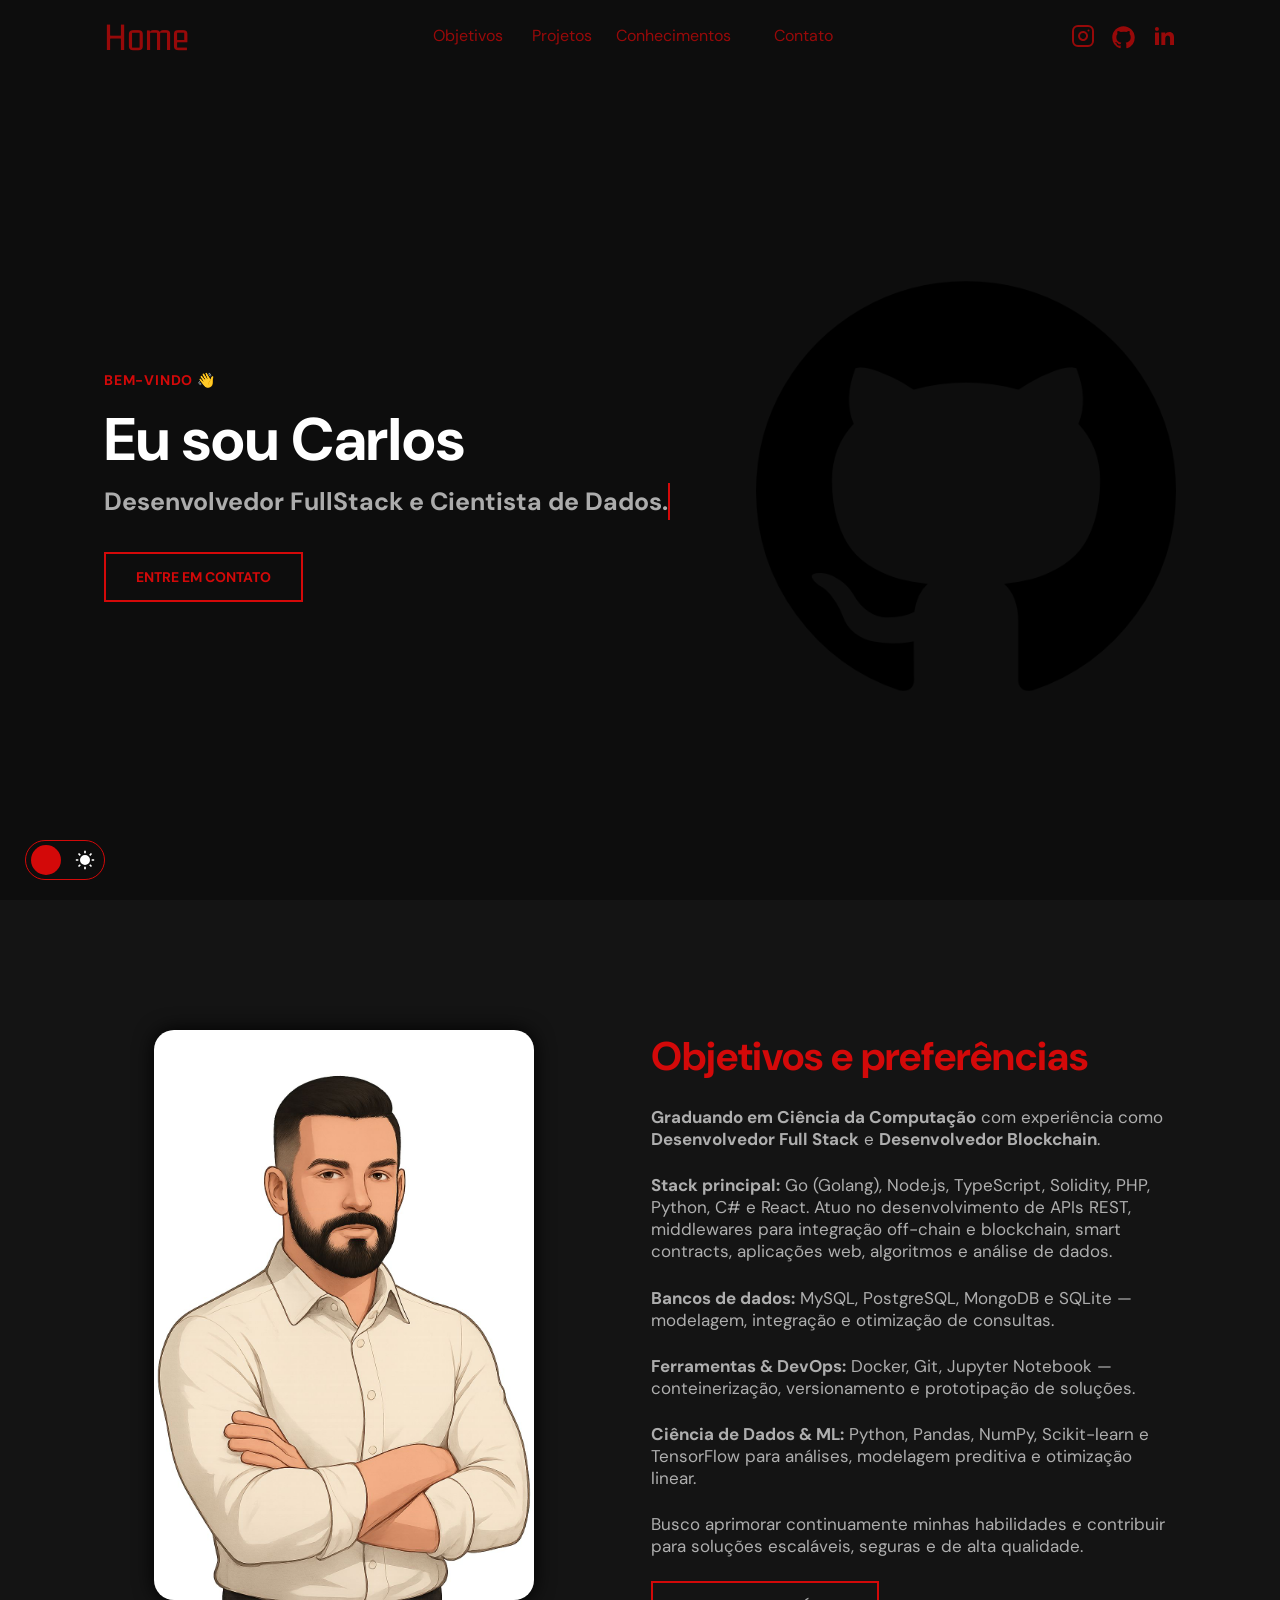
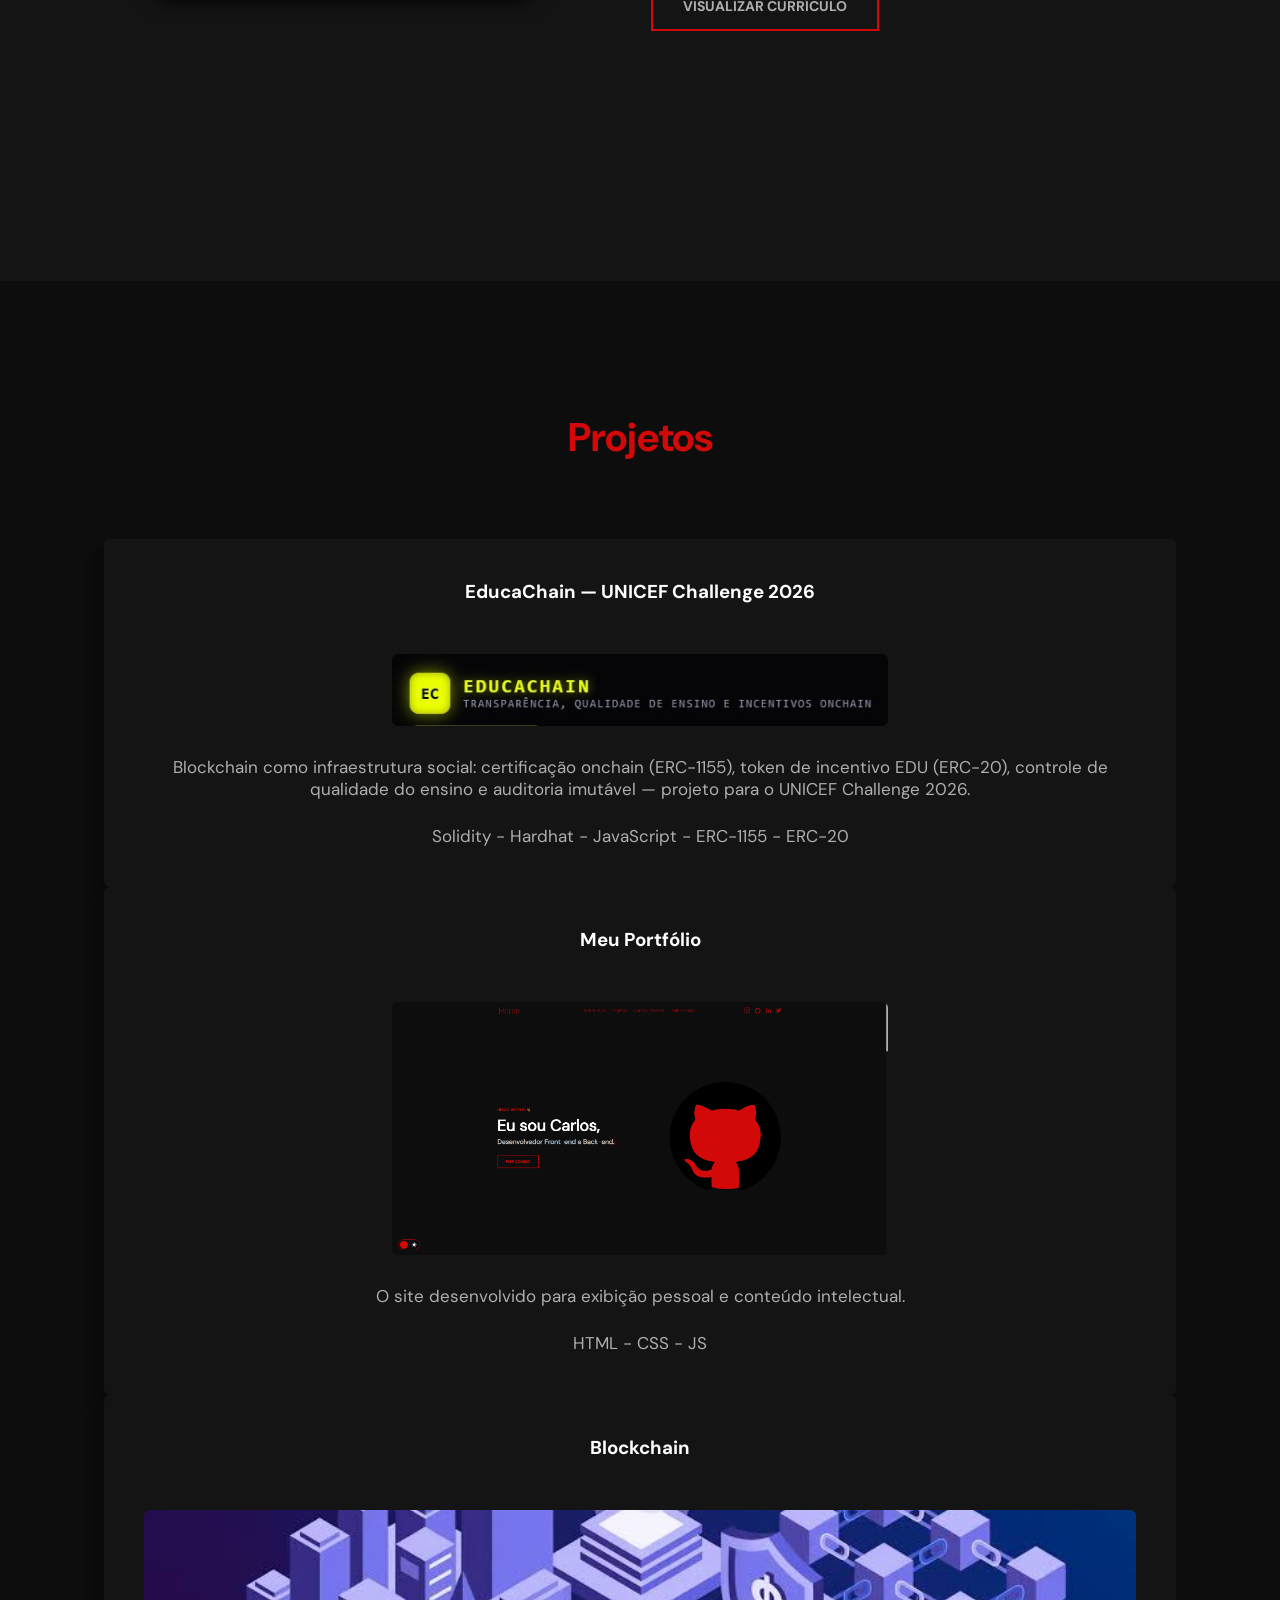
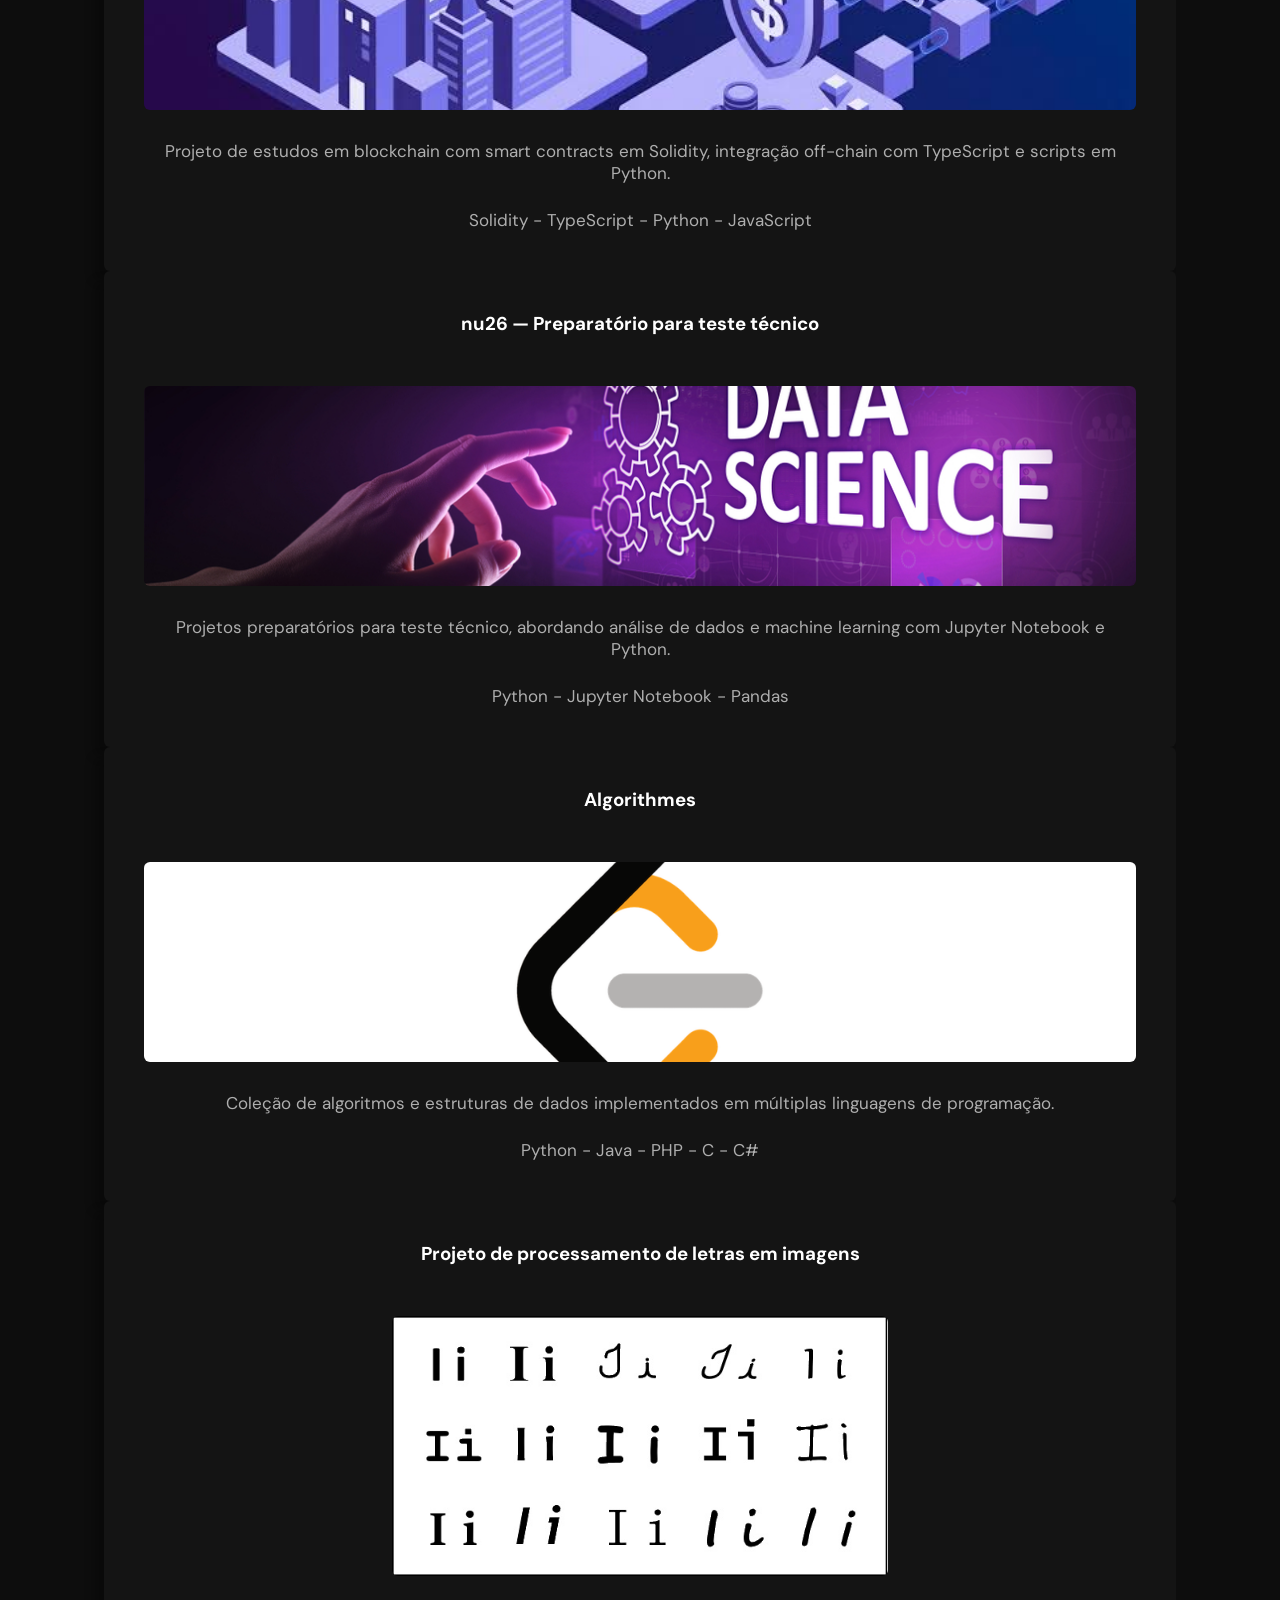
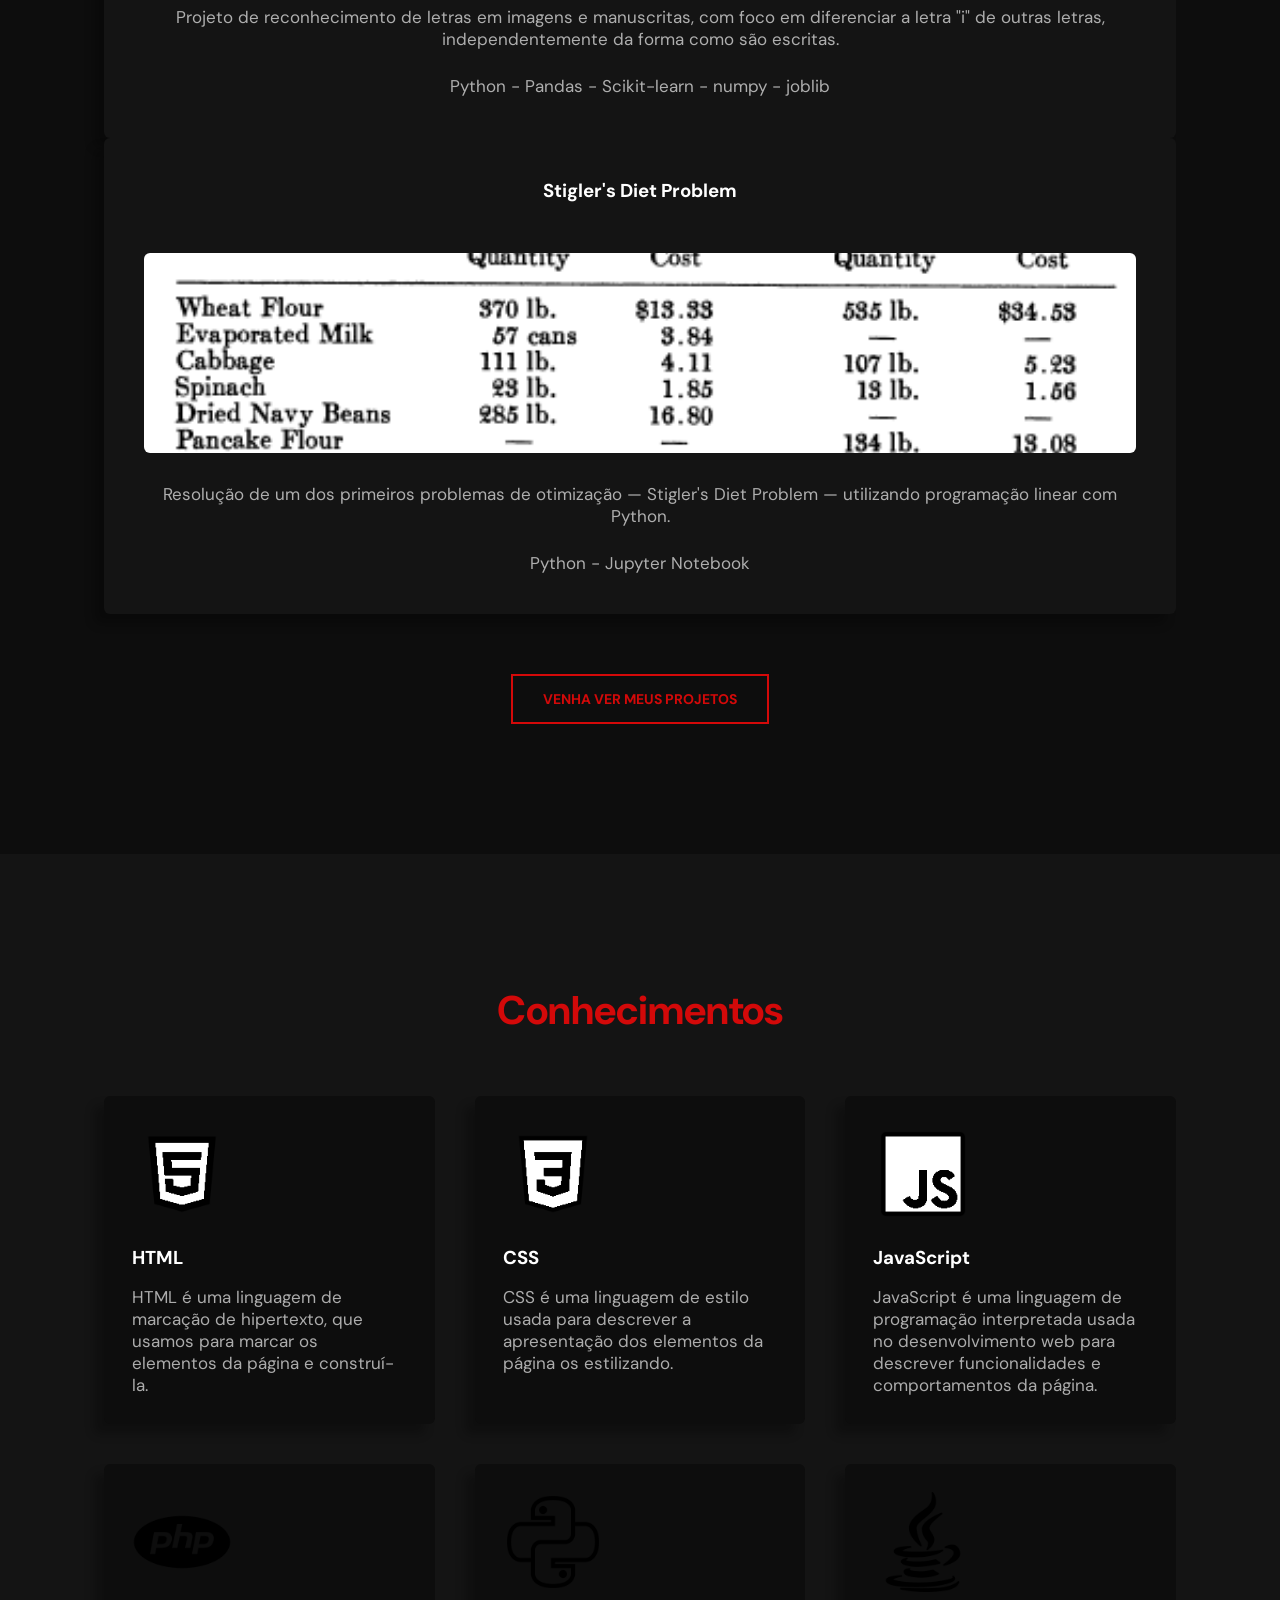
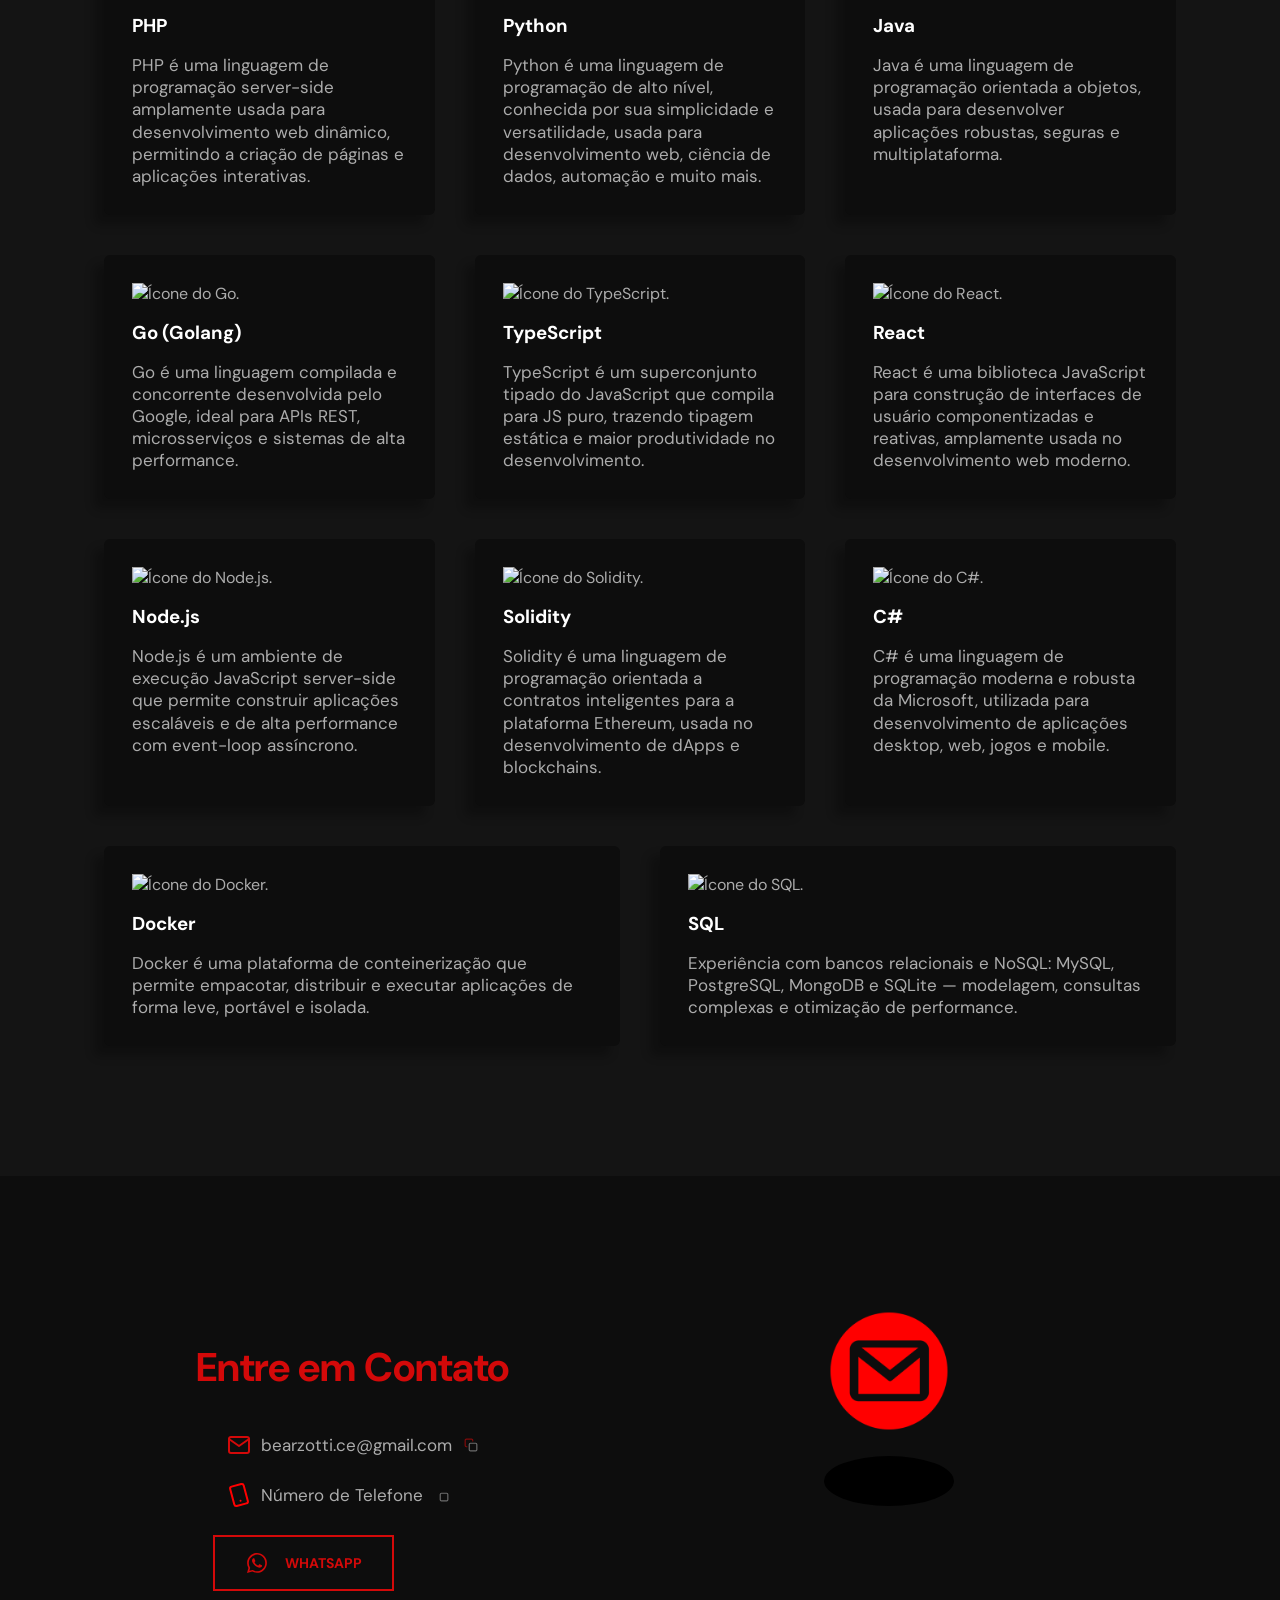
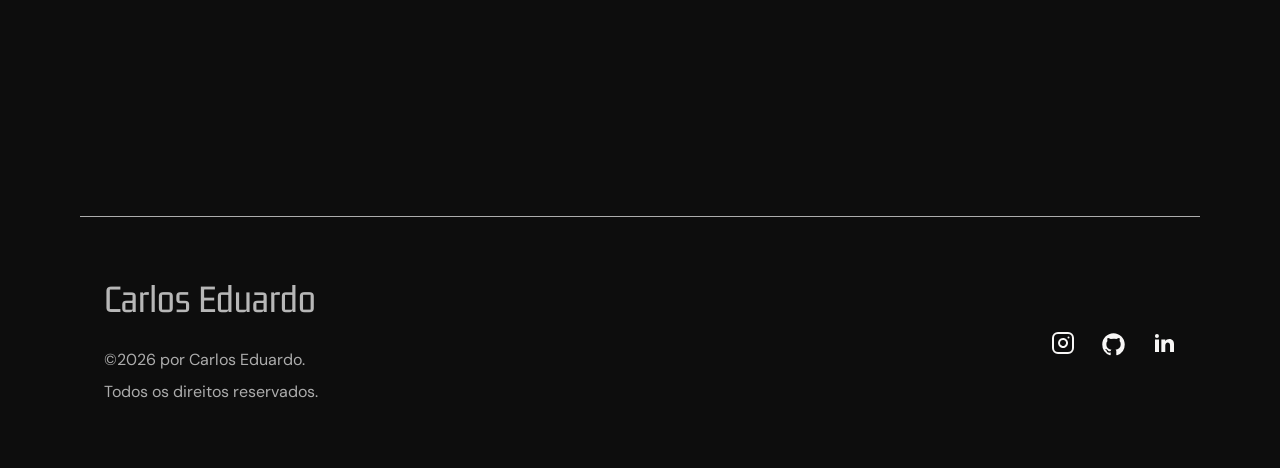
==== commit 3a681b5b: "feat: adiciona curriculo interativo em HTML, botoes de copia e melhorias de UI/SEO" ====
--- a/index.html
+++ b/index.html
@@ -1,612 +1,448 @@
 <!DOCTYPE html>
 <html lang="pt-BR">
-  <head>
-    <link rel="preconnect" href="https://fonts.googleapis.com" />
-    <link rel="preconnect" href="https://fonts.gstatic.com" crossorigin />
-
-    <meta charset="UTF-8" />
-    <meta name="viewport" content="width=device-width, initial-scale=1.0" />
-    <meta http-equiv="X-UA-Compatible" content="IE=edge" />
-    <meta name="description" content="Portifólio de Carlos Bearzotti, desenvolvedor FullStack" />
-    <meta name="author" content="Carlos Eduardo" />
-    <meta property="og:description" content="Portifólio de Carlos Bearzotti, desenvolvedor FullStack" />
-    <meta property="og:image" content="./assets/images/Carlos.jpeg" />
-    <meta property="og:type" content="website" />
-    <meta name="keywords" content="developer, programação, dev, desenvolvedor, programador, html, css, javascript, nodejs, reactjs, react, github, frontend, front-end, backend, back-end, java, php, python, golang, go, typescript, solidity, blockchain, docker, sql, blockchain" />
-    <meta name="robots" content="index" />
-
-    <link
-      href="https://fonts.googleapis.com/css2?family=DM+Sans&family=Gemunu+Libre:wght@200&display=swap"
-      rel="stylesheet"
-    />
-
-    <link
-      rel="shortcut icon"
-      href="./assets/icons/favicon_copiar.png"
-      type="image/x-icon"
-    />
-    <link rel="stylesheet" href="./assets/css/style.css" />
-    <script src="https://unpkg.com/scrollreveal"></script>
-    <script type="module" src="./assets/js/main.js" defer></script>
-
-    <title>Carlos Bearzotti - Desenvolvedor FullStack</title>
-  </head>
-  <body>
-    <nav id="navigation">
-      <div class="wrapper">
-        <a class="logo close" href="#home"> Home </a>
-
-        <div class="menu">
+
+<head>
+  <link rel="preconnect" href="https://fonts.googleapis.com" />
+  <link rel="preconnect" href="https://fonts.gstatic.com" crossorigin />
+
+  <meta charset="UTF-8" />
+  <meta name="viewport" content="width=device-width, initial-scale=1.0" />
+  <meta http-equiv="X-UA-Compatible" content="IE=edge" />
+  <meta name="description" content="Portfólio de Carlos Bearzotti, desenvolvedor FullStack" />
+  <meta name="author" content="Carlos Eduardo" />
+  <meta property="og:description" content="Portfólio de Carlos Bearzotti, desenvolvedor FullStack" />
+  <meta property="og:image" content="./assets/images/Carlos.jpeg" />
+  <meta property="og:type" content="website" />
+  <meta name="keywords"
+    content="developer, programação, dev, desenvolvedor, programador, html, css, javascript, nodejs, reactjs, react, github, frontend, front-end, backend, back-end, java, php, python, golang, go, typescript, solidity, blockchain, docker, sql, blockchain" />
+  <meta name="robots" content="index" />
+
+  <link href="https://fonts.googleapis.com/css2?family=DM+Sans&family=Gemunu+Libre:wght@200&display=swap"
+    rel="stylesheet" />
+
+  <link rel="shortcut icon" href="./assets/icons/favicon_copiar.png" type="image/x-icon" />
+  <link rel="stylesheet" href="./assets/css/style.css" />
+  <script src="https://unpkg.com/scrollreveal"></script>
+  <script type="module" src="./assets/js/main.js" defer></script>
+
+  <title>Carlos Bearzotti - Desenvolvedor FullStack</title>
+</head>
+
+<body>
+  <nav id="navigation">
+    <div class="wrapper">
+      <a class="logo close" href="#home"> Home </a>
+
+      <div class="menu">
+        <ul>
+          <li>
+            <a id="aboutNav" class="close" href="#about">Objetivos</a>
+          </li>
+          <li>
+            <a id="projectsNav" class="close" href="#projects">Projetos</a>
+          </li>
+          <li>
+            <a id="knowledgeNav" class="close" href="#knowledge">Conhecimentos</a>
+          </li>
+          <li>
+            <a id="contactNav" class="close" href="#contact">Contato</a>
+          </li>
+        </ul>
+
+        <ul class="social-links">
+          <li>
+            <a href="https://instagram.com/llao_z" title="Instagram" target="_blank"><svg width="24" height="24"
+                viewBox="0 0 24 24" fill="none" xmlns="http://www.w3.org/2000/svg">
+                <path
+                  d="M17 1.99997H7C4.23858 1.99997 2 4.23855 2 6.99997V17C2 19.7614 4.23858 22 7 22H17C19.7614 22 22 19.7614 22 17V6.99997C22 4.23855 19.7614 1.99997 17 1.99997Z"
+                  stroke="#FFFAF1" stroke-width="2" stroke-linecap="round" stroke-linejoin="round" />
+                <path
+                  d="M15.9997 11.3701C16.1231 12.2023 15.981 13.0523 15.5935 13.7991C15.206 14.5459 14.5929 15.1515 13.8413 15.5297C13.0898 15.908 12.2382 16.0397 11.4075 15.906C10.5768 15.7723 9.80947 15.3801 9.21455 14.7852C8.61962 14.1903 8.22744 13.4229 8.09377 12.5923C7.96011 11.7616 8.09177 10.91 8.47003 10.1584C8.84829 9.40691 9.45389 8.7938 10.2007 8.4063C10.9475 8.0188 11.7975 7.87665 12.6297 8.00006C13.4786 8.12594 14.2646 8.52152 14.8714 9.12836C15.4782 9.73521 15.8738 10.5211 15.9997 11.3701Z"
+                  stroke="#FFFAF1" stroke-width="2" stroke-linecap="round" stroke-linejoin="round" />
+                <path d="M17.5 6.49997H17.51" stroke="#FFFAF1" stroke-width="2" stroke-linecap="round"
+                  stroke-linejoin="round" />
+              </svg>
+            </a>
+          </li>
+          <li>
+            <a href="https://github.com/carlosbearzotti" title="Github" target="_blank"><svg
+                xmlns="http://www.w3.org/2000/svg" viewBox="0 0 24 24" width="24" height="24">
+                <path fill="none" d="M0 0h24v24H0z" />
+                <path
+                  d="M12 2C6.475 2 2 6.475 2 12a9.994 9.994 0 0 0 6.838 9.488c.5.087.687-.213.687-.476 0-.237-.013-1.024-.013-1.862-2.512.463-3.162-.612-3.362-1.175-.113-.288-.6-1.175-1.025-1.413-.35-.187-.85-.65-.013-.662.788-.013 1.35.725 1.538 1.025.9 1.512 2.338 1.087 2.912.825.088-.65.35-1.087.638-1.337-2.225-.25-4.55-1.113-4.55-4.938 0-1.088.387-1.987 1.025-2.688-.1-.25-.45-1.275.1-2.65 0 0 .837-.262 2.75 1.026a9.28 9.28 0 0 1 2.5-.338c.85 0 1.7.112 2.5.337 1.912-1.3 2.75-1.024 2.75-1.024.55 1.375.2 2.4.1 2.65.637.7 1.025 1.587 1.025 2.687 0 3.838-2.337 4.688-4.562 4.938.362.312.675.912.675 1.85 0 1.337-.013 2.412-.013 2.75 0 .262.188.574.688.474A10.016 10.016 0 0 0 22 12c0-5.525-4.475-10-10-10z"
+                  fill="rgba(255,255,255,1)" />
+              </svg>
+            </a>
+          </li>
+          <li>
+            <a href="https://linkedin.com/in/carloseduardobearzotti" title="LinkedIn" target="_blank"><svg
+                xmlns="http://www.w3.org/2000/svg" viewBox="0 0 24 24" width="24" height="24">
+                <path fill="none" d="M0 0h24v24H0z" />
+                <path
+                  d="M6.94 5a2 2 0 1 1-4-.002 2 2 0 0 1 4 .002zM7 8.48H3V21h4V8.48zm6.32 0H9.34V21h3.94v-6.57c0-3.66 4.77-4 4.77 0V21H22v-7.93c0-6.17-7.06-5.94-8.72-2.91l.04-1.68z"
+                  fill="rgba(255,255,255,1)" />
+              </svg>
+            </a>
+          </li>
+        </ul>
+      </div>
+
+      <button aria-expanded="false" aria-label="Abrir menu" class="open-menu open">
+        <svg width="40" height="40" viewBox="0 0 40 40" fill="none" xmlns="http://www.w3.org/2000/svg"
+          aria-hidden="true">
+          <path d="M10 20H30" stroke="var(--primary-color)" stroke-width="2" stroke-linecap="round" stroke-linejoin="round" />
+          <path d="M10 12H30" stroke="var(--primary-color)" stroke-width="2" stroke-linecap="round" stroke-linejoin="round" />
+          <path d="M18 28L30 28" stroke="var(--primary-color)" stroke-width="2" stroke-linecap="round" stroke-linejoin="round" />
+        </svg>
+      </button>
+
+      <button aria-expanded="true" aria-label="Fechar menu" class="close-menu close">
+        <svg width="40" height="40" viewBox="0 0 40 40" fill="none" xmlns="http://www.w3.org/2000/svg">
+          <path d="M30 10L10 30M10 10L30 30" stroke="#FFFAF1" stroke-width="2" stroke-linecap="round"
+            stroke-linejoin="round" />
+        </svg>
+      </button>
+    </div>
+  </nav>
+
+  <section id="home">
+    <div class="wrapper">
+      <div class="col-a">
+        <header>
+          <h4>Bem-vindo &#128075;</h4>
+          <h1>Eu sou Carlos</h1>
+        </header>
+        <div class="content">
+          <p class="line typing">Desenvolvedor FullStack e Cientista de Dados. </p>
+          <a class="button" href="#contact"> Entre em Contato </a>
+        </div>
+      </div>
+
+      <div class="col-b">
+        <img src="assets/images/iconGitPreto.png" alt="Imagem da logo do Git dark mode." id="iconGit-1" />
+      </div>
+    </div>
+  </section>
+
+  <section id="about">
+    <div class="wrapper">
+      <div class="col-a">
+        <header>
+          <h2>Objetivos e preferências</h2>
+        </header>
+        <div class="content">
+          <p><strong>Graduando em Ciência da Computação</strong> com experiência como <strong>Desenvolvedor Full
+              Stack</strong> e <strong>Desenvolvedor Blockchain</strong>.</p>
+
+          <p><strong>Stack principal:</strong> Go (Golang), Node.js, TypeScript, Solidity, PHP, Python, C# e React. Atuo
+            no desenvolvimento de APIs REST, middlewares para integração off-chain e blockchain, smart contracts,
+            aplicações web, algoritmos e análise de dados.</p>
+
+          <p><strong>Bancos de dados:</strong> MySQL, PostgreSQL, MongoDB e SQLite — modelagem, integração e otimização
+            de consultas.</p>
+
+          <p><strong>Ferramentas & DevOps:</strong> Docker, Git, Jupyter Notebook — conteinerização, versionamento e
+            prototipação de soluções.</p>
+
+          <p><strong>Ciência de Dados & ML:</strong> Python, Pandas, NumPy, Scikit-learn e TensorFlow para análises,
+            modelagem preditiva e otimização linear.</p>
+
+          <p>Busco aprimorar continuamente minhas habilidades e contribuir para soluções escaláveis, seguras e de alta
+            qualidade.</p>
+          <a class="button" href="./assets/cv/curriculo.html" target="_blank" rel="noopener noreferrer"> Visualizar
+            currículo </a>
+        </div>
+      </div>
+
+      <div class="col-b">
+        <img src="./assets/images/Carlos.jpeg" alt="Foto de Carlos Eduardo" />
+      </div>
+    </div>
+  </section>
+
+  <section id="projects">
+    <div class="wrapper"></div>
+  </section>
+
+  <section id="knowledge">
+    <div class="wrapper">
+      <header>
+        <h2>Conhecimentos</h2>
+      </header>
+      <div class="content">
+        <div class="cards">
+          <div class="card">
+            <img src="./assets/images/Languages/html.png" alt="Ícone do HTML5." />
+
+            <h3>HTML</h3>
+            <p>
+              HTML é uma linguagem de marcação de hipertexto, que usamos para
+              marcar os elementos da página e construí-la.
+            </p>
+          </div>
+          <div class="card">
+            <img src="./assets/images/Languages/css.png" alt="Ícone do CSS3." />
+
+            <h3>CSS</h3>
+            <p>
+              CSS é uma linguagem de estilo usada para descrever a
+              apresentação dos elementos da página os estilizando.
+            </p>
+          </div>
+          <div class="card">
+            <img src="./assets/images/Languages/js.png" alt="Ícone do Javascript." />
+
+            <h3>JavaScript</h3>
+            <p>
+              JavaScript é uma linguagem de programação interpretada usada no
+              desenvolvimento web para descrever funcionalidades e
+              comportamentos da página.
+            </p>
+          </div>
+          <div class="card">
+            <img src="./assets/images/Languages/php.png" alt="Ícone do PHP." />
+
+            <h3>PHP</h3>
+            <p>
+              PHP é uma linguagem de programação server-side amplamente usada para desenvolvimento web dinâmico,
+              permitindo a criação de páginas e aplicações interativas.
+            </p>
+          </div>
+          <div class="card">
+            <img src="./assets/images/Languages/python.png" alt="Ícone do Python." />
+
+            <h3>Python</h3>
+            <p>
+              Python é uma linguagem de programação de alto nível, conhecida por sua simplicidade e versatilidade,
+              usada para desenvolvimento web, ciência de dados, automação e muito mais.
+            </p>
+          </div>
+          <div class="card">
+            <img src="./assets/images/Languages/Java.png" alt="Ícone do Java." />
+
+            <h3>Java</h3>
+            <p>
+              Java é uma linguagem de programação orientada a objetos,
+              usada para desenvolver aplicações robustas, seguras e multiplataforma.
+            </p>
+          </div>
+          <div class="card">
+            <img src="https://cdn.jsdelivr.net/gh/devicons/devicon/icons/go/go-original.svg" alt="Ícone do Go." />
+
+            <h3>Go (Golang)</h3>
+            <p>
+              Go é uma linguagem compilada e concorrente desenvolvida pelo Google, ideal para APIs REST, microsserviços
+              e sistemas de alta performance.
+            </p>
+          </div>
+          <div class="card">
+            <img src="https://cdn.jsdelivr.net/gh/devicons/devicon/icons/typescript/typescript-original.svg"
+              alt="Ícone do TypeScript." />
+
+            <h3>TypeScript</h3>
+            <p>
+              TypeScript é um superconjunto tipado do JavaScript que compila para JS puro, trazendo tipagem estática e
+              maior produtividade no desenvolvimento.
+            </p>
+          </div>
+          <div class="card">
+            <img src="https://cdn.jsdelivr.net/gh/devicons/devicon/icons/react/react-original.svg"
+              alt="Ícone do React." />
+
+            <h3>React</h3>
+            <p>
+              React é uma biblioteca JavaScript para construção de interfaces de usuário componentizadas e reativas,
+              amplamente usada no desenvolvimento web moderno.
+            </p>
+          </div>
+          <div class="card">
+            <img src="https://cdn.jsdelivr.net/gh/devicons/devicon/icons/nodejs/nodejs-original.svg"
+              alt="Ícone do Node.js." />
+
+            <h3>Node.js</h3>
+            <p>
+              Node.js é um ambiente de execução JavaScript server-side que permite construir aplicações escaláveis e de
+              alta performance com event-loop assíncrono.
+            </p>
+          </div>
+          <div class="card">
+            <img src="https://cdn.jsdelivr.net/gh/devicons/devicon/icons/solidity/solidity-original.svg"
+              alt="Ícone do Solidity." />
+
+            <h3>Solidity</h3>
+            <p>
+              Solidity é uma linguagem de programação orientada a contratos inteligentes para a plataforma Ethereum,
+              usada no desenvolvimento de dApps e blockchains.
+            </p>
+          </div>
+          <div class="card">
+            <img src="https://cdn.jsdelivr.net/gh/devicons/devicon/icons/csharp/csharp-original.svg"
+              alt="Ícone do C#." />
+
+            <h3>C#</h3>
+            <p>
+              C# é uma linguagem de programação moderna e robusta da Microsoft, utilizada para desenvolvimento de
+              aplicações desktop, web, jogos e mobile.
+            </p>
+          </div>
+          <div class="card">
+            <img src="https://cdn.jsdelivr.net/gh/devicons/devicon/icons/docker/docker-original.svg"
+              alt="Ícone do Docker." />
+
+            <h3>Docker</h3>
+            <p>
+              Docker é uma plataforma de conteinerização que permite empacotar, distribuir e executar aplicações de
+              forma leve, portável e isolada.
+            </p>
+          </div>
+          <div class="card">
+            <img src="https://cdn.jsdelivr.net/gh/devicons/devicon/icons/mysql/mysql-original.svg"
+              alt="Ícone do SQL." />
+
+            <h3>SQL</h3>
+            <p>
+              Experiência com bancos relacionais e NoSQL: MySQL, PostgreSQL, MongoDB e SQLite — modelagem, consultas
+              complexas e otimização de performance.
+            </p>
+          </div>
+        </div>
+      </div>
+    </div>
+  </section>
+
+  <section id="contact">
+    <div class="wrapper">
+      <div class="col-a">
+        <header>
+          <h2>Entre em Contato</h2>
+        </header>
+        <div class="content">
           <ul>
-            <li>
-              <a id="aboutNav" class="close" href="#about">Objetivos</a>
+            <li class="contact-item-copy">
+              <button type="button" class="contact-copy-btn" id="btnCopyMainEmail" title="Clique para copiar o e-mail" aria-label="Copiar e-mail: bearzotti.ce@gmail.com">
+                <svg width="24" height="24" viewBox="0 0 24 24" fill="none" xmlns="http://www.w3.org/2000/svg">
+                  <path d="M4 4H20C21.1 4 22 4.9 22 6V18C22 19.1 21.1 20 20 20H4C2.9 20 2 19.1 2 18V6C2 4.9 2.9 4 4 4Z"
+                    stroke="var(--primary-color)" stroke-width="2" stroke-linecap="round" stroke-linejoin="round" />
+                  <path d="M22 6L12 13L2 6" stroke="var(--primary-color)" stroke-width="2" stroke-linecap="round"
+                    stroke-linejoin="round" />
+                </svg>
+                <span>bearzotti.ce@gmail.com</span>
+                <svg class="copy-icon" width="14" height="14" viewBox="0 0 24 24" fill="none" stroke="currentColor"
+                  stroke-width="2" stroke-linecap="round" stroke-linejoin="round">
+                  <rect x="9" y="9" width="13" height="13" rx="2" ry="2"></rect>
+                  <path d="M5 15H4a2 2 0 0 1-2-2V4a2 2 0 0 1 2-2h9a2 2 0 0 1 2 2v1"></path>
+                </svg>
+              </button>
+              <span class="copy-popup" id="copyMainEmailPopup">Copiado!</span>
             </li>
-            <li>
-              <a id="projectsNav" class="close" href="#projects">Projetos</a>
-            </li>
-            <li>
-              <a id="knowledgeNav" class="close" href="#knowledge"
-                >Conhecimentos</a
-              >
-            </li>
-            <li>
-              <a id="contactNav" class="close" href="#contact">Contato</a>
+            <li class="contact-item-copy">
+              <button type="button" class="contact-copy-btn" id="btnCopyMainPhone"
+                title="Clique para copiar o número de WhatsApp" aria-label="Copiar número de telefone">
+                <img src="./assets/icons/celular.svg" alt="Ícone de celular." id="cel" />
+                <span>Número de Telefone</span>
+                <svg class="copy-icon" width="14" height="14" viewBox="0 0 24 24" fill="none" stroke="currentColor"
+                  stroke-width="2" stroke-linecap="round" stroke-linejoin="round">
+                  <rect x="9" y="9" width="13" height="13" rx="2" ry="2"></rect>
+                  <path d="M5 15H4a2 2 0 0 1-2-2V4a2 2 0 0 1 2-2h9a2 2 0 0 1 2 2v1"></path>
+                </svg>
+              </button>
+              <span class="copy-popup" id="copyMainPhonePopup">Copiado!</span>
             </li>
           </ul>
 
-          <ul class="social-links">
-            <li>
-              <a
-                href="https://instagram.com/llao_z"
-                title="Instagram"
-                target="_blank"
-                ><svg
-                  width="24"
-                  height="24"
-                  viewBox="0 0 24 24"
-                  fill="none"
-                  xmlns="http://www.w3.org/2000/svg"
-                >
-                  <path
-                    d="M17 1.99997H7C4.23858 1.99997 2 4.23855 2 6.99997V17C2 19.7614 4.23858 22 7 22H17C19.7614 22 22 19.7614 22 17V6.99997C22 4.23855 19.7614 1.99997 17 1.99997Z"
-                    stroke="#FFFAF1"
-                    stroke-width="2"
-                    stroke-linecap="round"
-                    stroke-linejoin="round"
-                  />
-                  <path
-                    d="M15.9997 11.3701C16.1231 12.2023 15.981 13.0523 15.5935 13.7991C15.206 14.5459 14.5929 15.1515 13.8413 15.5297C13.0898 15.908 12.2382 16.0397 11.4075 15.906C10.5768 15.7723 9.80947 15.3801 9.21455 14.7852C8.61962 14.1903 8.22744 13.4229 8.09377 12.5923C7.96011 11.7616 8.09177 10.91 8.47003 10.1584C8.84829 9.40691 9.45389 8.7938 10.2007 8.4063C10.9475 8.0188 11.7975 7.87665 12.6297 8.00006C13.4786 8.12594 14.2646 8.52152 14.8714 9.12836C15.4782 9.73521 15.8738 10.5211 15.9997 11.3701Z"
-                    stroke="#FFFAF1"
-                    stroke-width="2"
-                    stroke-linecap="round"
-                    stroke-linejoin="round"
-                  />
-                  <path
-                    d="M17.5 6.49997H17.51"
-                    stroke="#FFFAF1"
-                    stroke-width="2"
-                    stroke-linecap="round"
-                    stroke-linejoin="round"
-                  />
-                </svg>
-              </a>
-            </li>
-            <li>
-              <a
-                href="https://github.com/carlosbearzotti"
-                title="Github"
-                target="_blank"
-                ><svg
-                  xmlns="http://www.w3.org/2000/svg"
-                  viewBox="0 0 24 24"
-                  width="24"
-                  height="24"
-                >
-                  <path fill="none" d="M0 0h24v24H0z" />
-                  <path
-                    d="M12 2C6.475 2 2 6.475 2 12a9.994 9.994 0 0 0 6.838 9.488c.5.087.687-.213.687-.476 0-.237-.013-1.024-.013-1.862-2.512.463-3.162-.612-3.362-1.175-.113-.288-.6-1.175-1.025-1.413-.35-.187-.85-.65-.013-.662.788-.013 1.35.725 1.538 1.025.9 1.512 2.338 1.087 2.912.825.088-.65.35-1.087.638-1.337-2.225-.25-4.55-1.113-4.55-4.938 0-1.088.387-1.987 1.025-2.688-.1-.25-.45-1.275.1-2.65 0 0 .837-.262 2.75 1.026a9.28 9.28 0 0 1 2.5-.338c.85 0 1.7.112 2.5.337 1.912-1.3 2.75-1.024 2.75-1.024.55 1.375.2 2.4.1 2.65.637.7 1.025 1.587 1.025 2.687 0 3.838-2.337 4.688-4.562 4.938.362.312.675.912.675 1.85 0 1.337-.013 2.412-.013 2.75 0 .262.188.574.688.474A10.016 10.016 0 0 0 22 12c0-5.525-4.475-10-10-10z"
-                    fill="rgba(255,255,255,1)"
-                  />
-                </svg>
-              </a>
-            </li>
-            <li>
-              <a
-                href="https://linkedin.com/in/carloseduardobearzotti"
-                title="LinkedIn"
-                target="_blank"
-                ><svg
-                  xmlns="http://www.w3.org/2000/svg"
-                  viewBox="0 0 24 24"
-                  width="24"
-                  height="24"
-                >
-                  <path fill="none" d="M0 0h24v24H0z" />
-                  <path
-                    d="M6.94 5a2 2 0 1 1-4-.002 2 2 0 0 1 4 .002zM7 8.48H3V21h4V8.48zm6.32 0H9.34V21h3.94v-6.57c0-3.66 4.77-4 4.77 0V21H22v-7.93c0-6.17-7.06-5.94-8.72-2.91l.04-1.68z"
-                    fill="rgba(255,255,255,1)"
-                  />
-                </svg>
-              </a>
-            </li>
-          </ul>
+          <a class="button" title="Me chama no zap!" href="https://wa.me/5519974226880" target="_blank">
+            <svg width="24" height="24" viewBox="0 0 24 24" fill="none" xmlns="http://www.w3.org/2000/svg">
+              <path
+                d="M16.6 14.0001C16.4 13.9001 15.1 13.3001 14.9 13.2001C14.7 13.1001 14.5 13.1001 14.3 13.3001C14.1 13.5001 13.7 14.1001 13.5 14.3001C13.4 14.5001 13.2 14.5001 13 14.4001C12.3 14.1001 11.6 13.7001 11 13.2001C10.5 12.7001 10 12.1001 9.6 11.5001C9.5 11.3001 9.6 11.1001 9.7 11.0001C9.8 10.9001 9.9 10.7001 10.1 10.6001C10.2 10.5001 10.3 10.3001 10.3 10.2001C10.4 10.1001 10.4 9.9001 10.3 9.8001C10.2 9.7001 9.7 8.5001 9.5 8.0001C9.4 7.3001 9.2 7.3001 9 7.3001C8.9 7.3001 8.7 7.3001 8.5 7.3001C8.3 7.3001 8 7.5001 7.9 7.6001C7.3 8.2001 7 8.9001 7 9.7001C7.1 10.6001 7.4 11.5001 8 12.3001C9.1 13.9001 10.5 15.2001 12.2 16.0001C12.7 16.2001 13.1 16.4001 13.6 16.5001C14.1 16.7001 14.6 16.7001 15.2 16.6001C15.9 16.5001 16.5 16.0001 16.9 15.4001C17.1 15.0001 17.1 14.6001 17 14.2001C17 14.2001 16.8 14.1001 16.6 14.0001ZM19.1 4.9001C15.2 1.0001 8.9 1.0001 5 4.9001C1.8 8.1001 1.2 13.0001 3.4 16.9001L2 22.0001L7.3 20.6001C8.8 21.4001 10.4 21.8001 12 21.8001C17.5 21.8001 21.9 17.4001 21.9 11.9001C22 9.3001 20.9 6.8001 19.1 4.9001ZM16.4 18.9001C15.1 19.7001 13.6 20.2001 12 20.2001C10.5 20.2001 9.1 19.8001 7.8 19.1001L7.5 18.9001L4.4 19.7001L5.2 16.7001L5 16.4001C2.6 12.4001 3.8 7.4001 7.7 4.9001C11.6 2.4001 16.6 3.7001 19 7.5001C21.4 11.4001 20.3 16.5001 16.4 18.9001Z"
+                fill="white" />
+            </svg>
+            WhatsApp
+          </a>
         </div>
-
-        <button
-          aria-expanded="false"
-          aria-label="Abrir menu"
-          class="open-menu open"
-        >
-          <svg
-            width="40"
-            height="40"
-            viewBox="0 0 40 40"
-            fill="none"
-            xmlns="http://www.w3.org/2000/svg"
-            aria-hidden="true"
-          >
-            <path
-              d="M10 20H30"
-              stroke="#00856F"
-              stroke-width="2"
-              stroke-linecap="round"
-              stroke-linejoin="round"
-            />
-            <path
-              d="M10 12H30"
-              stroke="#00856F"
-              stroke-width="2"
-              stroke-linecap="round"
-              stroke-linejoin="round"
-            />
-            <path
-              d="M18 28L30 28"
-              stroke="#00856F"
-              stroke-width="2"
-              stroke-linecap="round"
-              stroke-linejoin="round"
-            />
-          </svg>
-        </button>
-
-        <button
-          aria-expanded="true"
-          aria-label="Fechar menu"
-          class="close-menu close"
-        >
-          <svg
-            width="40"
-            height="40"
-            viewBox="0 0 40 40"
-            fill="none"
-            xmlns="http://www.w3.org/2000/svg"
-          >
-            <path
-              d="M30 10L10 30M10 10L30 30"
-              stroke="#FFFAF1"
-              stroke-width="2"
-              stroke-linecap="round"
-              stroke-linejoin="round"
-            />
-          </svg>
-        </button>
-      </div>
-    </nav>
-
-    <section id="home">
-      <div class="wrapper">
-        <div class="col-a">
-          <header>
-            <h4>Bem vindo &#128075 </h4>
-            <h1>Eu sou Carlos</h1>
-          </header>
-          <div class="content">
-            <p class="line typing">Desenvolvedor FullStack e Cientista de Dados. </p>
-            <a class="button" href="#contact"> Entre em Contato </a>
-          </div>
-        </div>
-
-        <div class="col-b">
-          <img
-            src="assets/images/iconGitPreto.png"
-            alt="Imagem da logo do Git dark mode."
-            id="iconGit-1"
-          />
-        </div>
-      </div>
-    </section>
-
-    <section id="about">
-      <div class="wrapper">
-        <div class="col-a">
-          <header>
-            <h2>Objetivos e preferências</h2>
-          </header>
-          <div class="content">
-            <p><strong>Graduando em Ciência da Computação</strong> com experiência como <strong>Desenvolvedor Full Stack</strong> e <strong>Desenvolvedor Blockchain</strong>.</p>
-
-            <p><strong>Stack principal:</strong> Go (Golang), Node.js, TypeScript, Solidity, PHP, Python, C# e React. Atuo no desenvolvimento de APIs REST, middlewares para integração off-chain e blockchain, smart contracts, aplicações web, algoritmos e análise de dados.</p>
-
-            <p><strong>Bancos de dados:</strong> MySQL, PostgreSQL, MongoDB e SQLite — modelagem, integração e otimização de consultas.</p>
-
-            <p><strong>Ferramentas & DevOps:</strong> Docker, Git, Jupyter Notebook — conteinerização, versionamento e prototipação de soluções.</p>
-
-            <p><strong>Ciência de Dados & ML:</strong> Python, Pandas, NumPy, Scikit-learn e TensorFlow para análises, modelagem preditiva e otimização linear.</p>
-
-            <p>Busco aprimorar continuamente minhas habilidades e contribuir para soluções escaláveis, seguras e de alta qualidade.</p>
-            <a class="button" href="./assets/cv/Cr-Carlos.pdf"
-            download
-            target="_blank"
-            rel="noopener noreferrer"> Baixe meu currículo </a>
-          </div>
-        </div>
-
-        <div class="col-b">
-          <img
-            src="./assets/images/Carlos.jpeg"
-            alt="Foto de Carlos Eduardo"
-          />
-        </div>
-      </div>
-    </section>
-
-    <section id="projects">
-      <div class="wrapper"></div>
-    </section>
-
-    <section id="knowledge">
-      <div class="wrapper">
-        <header>
-          <h2>Conhecimentos</h2>
-        </header>
-        <div class="content">
-          <div class="cards">
-            <div class="card">
-              <img src="./assets/images/Languages/html.png" alt="Ícone do HTML5." />
-
-              <h3>HTML</h3>
-              <p>
-                HTML é uma linguagem de marcação de hipertexto, que usamos para
-                marcar os elementos da página e construí-la.
-              </p>
-            </div>
-            <div class="card">
-              <img src="./assets/images/Languages/css.png" alt="Ícone do CSS3." />
-
-              <h3>CSS</h3>
-              <p>
-                CSS é uma linguagem de estilo usada para descrever a
-                apresentação dos elementos da página os estilizando.
-              </p>
-            </div>
-            <div class="card">
-              <img src="./assets/images/Languages/js.png" alt="Ícone do Javascript." />
-
-              <h3>JavaScript</h3>
-              <p>
-                JavaScript é uma linguagem de programação interpretada usada no
-                desenvolvimento web para descrever funcionalidades e
-                comportamentos da página.
-              </p>
-            </div>
-            <div class="card">
-              <img src="./assets/images/Languages/php.png" alt="Ícone do PHP." />
-
-              <h3>PHP</h3>
-              <p>
-                PHP é uma linguagem de programação server-side amplamente usada para desenvolvimento web dinâmico, 
-                permitindo a criação de páginas e aplicações interativas.
-              </p>
-            </div>
-            <div class="card">
-              <img src="./assets/images/Languages/python.png" alt="Ícone do Python." />
-
-              <h3>PYTHON</h3>
-              <p>
-                Python é uma linguagem de programação de alto nível, conhecida por sua simplicidade e versatilidade, 
-                usada para desenvolvimento web, ciência de dados, automação e muito mais.
-              </p>
-            </div>
-            <div class="card">
-              <img src="./assets/images/Languages/Java.png" alt="Ícone do Java." />
-
-              <h3>Java</h3>
-              <p>
-                Java é uma linguagem de programação orientada a objetos, 
-                usada para desenvolver aplicações robustas, seguras e multiplataforma.
-              </p>
-            </div>
-            <div class="card">
-              <img src="https://cdn.jsdelivr.net/gh/devicons/devicon/icons/go/go-original.svg" alt="Ícone do Go." />
-
-              <h3>Go (Golang)</h3>
-              <p>
-                Go é uma linguagem compilada e concorrente desenvolvida pelo Google, ideal para APIs REST, microsserviços e sistemas de alta performance.
-              </p>
-            </div>
-            <div class="card">
-              <img src="https://cdn.jsdelivr.net/gh/devicons/devicon/icons/typescript/typescript-original.svg" alt="Ícone do TypeScript." />
-
-              <h3>TypeScript</h3>
-              <p>
-                TypeScript é um superconjunto tipado do JavaScript que compila para JS puro, trazendo tipagem estática e maior produtividade no desenvolvimento.
-              </p>
-            </div>
-            <div class="card">
-              <img src="https://cdn.jsdelivr.net/gh/devicons/devicon/icons/react/react-original.svg" alt="Ícone do React." />
-
-              <h3>React</h3>
-              <p>
-                React é uma biblioteca JavaScript para construção de interfaces de usuário componentizadas e reativas, amplamente usada no desenvolvimento web moderno.
-              </p>
-            </div>
-            <div class="card">
-              <img src="https://cdn.jsdelivr.net/gh/devicons/devicon/icons/nodejs/nodejs-original.svg" alt="Ícone do Node.js." />
-
-              <h3>Node.js</h3>
-              <p>
-                Node.js é um ambiente de execução JavaScript server-side que permite construir aplicações escaláveis e de alta performance com event-loop assíncrono.
-              </p>
-            </div>
-            <div class="card">
-              <img src="https://cdn.jsdelivr.net/gh/devicons/devicon/icons/solidity/solidity-original.svg" alt="Ícone do Solidity." />
-
-              <h3>Solidity</h3>
-              <p>
-                Solidity é uma linguagem de programação orientada a contratos inteligentes para a plataforma Ethereum, usada no desenvolvimento de dApps e blockchains.
-              </p>
-            </div>
-            <div class="card">
-              <img src="https://cdn.jsdelivr.net/gh/devicons/devicon/icons/csharp/csharp-original.svg" alt="Ícone do C#." />
-
-              <h3>C#</h3>
-              <p>
-                C# é uma linguagem de programação moderna e robusta da Microsoft, utilizada para desenvolvimento de aplicações desktop, web, jogos e mobile.
-              </p>
-            </div>
-            <div class="card">
-              <img src="https://cdn.jsdelivr.net/gh/devicons/devicon/icons/docker/docker-original.svg" alt="Ícone do Docker." />
-
-              <h3>Docker</h3>
-              <p>
-                Docker é uma plataforma de conteinerização que permite empacotar, distribuir e executar aplicações de forma leve, portável e isolada.
-              </p>
-            </div>
-            <div class="card">
-              <img src="https://cdn.jsdelivr.net/gh/devicons/devicon/icons/mysql/mysql-original.svg" alt="Ícone do SQL." />
-
-              <h3>SQL</h3>
-              <p>
-                Experiência com bancos relacionais e NoSQL: MySQL, PostgreSQL, MongoDB e SQLite — modelagem, consultas complexas e otimização de performance.
-              </p>
-            </div>
-          </div>
-        </div>
-      </div>
-    </section>
-
-    <section id="contact">
-      <div class="wrapper">
-        <div class="col-a">
-          <header>
-            <h2>Entre em Contato</h2>
-          </header>
-          <div class="content">
-            <ul>
-              <li>
-                <a href="mailto: bearzotti.ce@gmail.com" title="Enviar e-mail">
-                  <svg
-                    width="24"
-                    height="24"
-                    viewBox="0 0 24 24"
-                    fill="none"
-                    xmlns="http://www.w3.org/2000/svg"
-                  >
-                    <path
-                      d="M4 4H20C21.1 4 22 4.9 22 6V18C22 19.1 21.1 20 20 20H4C2.9 20 2 19.1 2 18V6C2 4.9 2.9 4 4 4Z"
-                      stroke="#00856F"
-                      stroke-width="2"
-                      stroke-linecap="round"
-                      stroke-linejoin="round"
-                    />
-                    <path
-                      d="M22 6L12 13L2 6"
-                      stroke="#00856F"
-                      stroke-width="2"
-                      stroke-linecap="round"
-                      stroke-linejoin="round"
-                    />
-                  </svg>
-
-                  bearzotti.ce@gmail.com
-                </a>
-              </li>
-              <li>
-                <a href="tel:+5519974226880" title="Fazer ligação"
-                  ><img
-                    src="./assets/icons/celular.svg"
-                    alt="Ícone de celular."
-                    id="cel"
-                  />
-                  +55 19 97422-6880</a
-                >
-              </li>
-            </ul>
-
-            <a
-              class="button"
-              title="Me chama no zap!"
-              href="https://wa.me/5519974226880"
-              target="_blank"
-            >
-              <svg
-                width="24"
-                height="24"
-                viewBox="0 0 24 24"
-                fill="none"
-                xmlns="http://www.w3.org/2000/svg"
-              >
-                <path
-                  d="M16.6 14.0001C16.4 13.9001 15.1 13.3001 14.9 13.2001C14.7 13.1001 14.5 13.1001 14.3 13.3001C14.1 13.5001 13.7 14.1001 13.5 14.3001C13.4 14.5001 13.2 14.5001 13 14.4001C12.3 14.1001 11.6 13.7001 11 13.2001C10.5 12.7001 10 12.1001 9.6 11.5001C9.5 11.3001 9.6 11.1001 9.7 11.0001C9.8 10.9001 9.9 10.7001 10.1 10.6001C10.2 10.5001 10.3 10.3001 10.3 10.2001C10.4 10.1001 10.4 9.9001 10.3 9.8001C10.2 9.7001 9.7 8.5001 9.5 8.0001C9.4 7.3001 9.2 7.3001 9 7.3001C8.9 7.3001 8.7 7.3001 8.5 7.3001C8.3 7.3001 8 7.5001 7.9 7.6001C7.3 8.2001 7 8.9001 7 9.7001C7.1 10.6001 7.4 11.5001 8 12.3001C9.1 13.9001 10.5 15.2001 12.2 16.0001C12.7 16.2001 13.1 16.4001 13.6 16.5001C14.1 16.7001 14.6 16.7001 15.2 16.6001C15.9 16.5001 16.5 16.0001 16.9 15.4001C17.1 15.0001 17.1 14.6001 17 14.2001C17 14.2001 16.8 14.1001 16.6 14.0001ZM19.1 4.9001C15.2 1.0001 8.9 1.0001 5 4.9001C1.8 8.1001 1.2 13.0001 3.4 16.9001L2 22.0001L7.3 20.6001C8.8 21.4001 10.4 21.8001 12 21.8001C17.5 21.8001 21.9 17.4001 21.9 11.9001C22 9.3001 20.9 6.8001 19.1 4.9001ZM16.4 18.9001C15.1 19.7001 13.6 20.2001 12 20.2001C10.5 20.2001 9.1 19.8001 7.8 19.1001L7.5 18.9001L4.4 19.7001L5.2 16.7001L5 16.4001C2.6 12.4001 3.8 7.4001 7.7 4.9001C11.6 2.4001 16.6 3.7001 19 7.5001C21.4 11.4001 20.3 16.5001 16.4 18.9001Z"
-                  fill="white"
-                />
-              </svg>
-              WhatsApp
-            </a>
-          </div>
-        </div>
-
-        <div class="col-b">
-          <img src="./assets/images/iconGmail.png" alt="Ícone de celular." />
-        </div>
-      </div>
-    </section>
-
-    <a id="backToTopButton" title="Voltar ao topo" href="#home">
-      <svg
-        width="40"
-        height="40"
-        viewBox="0 0 40 40"
-        fill="none"
-        xmlns="http://www.w3.org/2000/svg"
-      >
-        <circle cx="20" cy="20" r="20" fill="#00856F" />
+      </div>
+
+      <div class="col-b">
+        <img src="./assets/images/iconGmail.png" alt="Ícone de celular." />
+      </div>
+    </div>
+  </section>
+
+  <a id="backToTopButton" title="Voltar ao topo" href="#home">
+    <svg width="40" height="40" viewBox="0 0 40 40" fill="none" xmlns="http://www.w3.org/2000/svg">
+      <circle cx="20" cy="20" r="20" fill="var(--primary-color)" />
+      <path d="M20 27V13" stroke="white" stroke-width="2" stroke-linecap="round" stroke-linejoin="round" />
+      <path d="M13 20L20 13L27 20" stroke="white" stroke-width="2" stroke-linecap="round" stroke-linejoin="round" />
+    </svg>
+  </a>
+
+  <footer>
+    <div class="wrapper">
+      <div class="col-a">
+        <a class="logo" href="#home"> Carlos Eduardo </a>
+
+        <p>
+          ©2026 por Carlos Eduardo. <br />
+          Todos os direitos reservados.
+        </p>
+      </div>
+
+      <div class="col-b">
+        <ul class="social-links">
+          <li>
+            <a href="https://instagram.com/llao_z" title="Instagram" target="_blank"><svg width="24" height="24"
+                viewBox="0 0 24 24" fill="none" xmlns="http://www.w3.org/2000/svg">
+                <path
+                  d="M17 1.99997H7C4.23858 1.99997 2 4.23855 2 6.99997V17C2 19.7614 4.23858 22 7 22H17C19.7614 22 22 19.7614 22 17V6.99997C22 4.23855 19.7614 1.99997 17 1.99997Z"
+                  stroke="#FFFAF1" stroke-width="2" stroke-linecap="round" stroke-linejoin="round" />
+                <path
+                  d="M15.9997 11.3701C16.1231 12.2023 15.981 13.0523 15.5935 13.7991C15.206 14.5459 14.5929 15.1515 13.8413 15.5297C13.0898 15.908 12.2382 16.0397 11.4075 15.906C10.5768 15.7723 9.80947 15.3801 9.21455 14.7852C8.61962 14.1903 8.22744 13.4229 8.09377 12.5923C7.96011 11.7616 8.09177 10.91 8.47003 10.1584C8.84829 9.40691 9.45389 8.7938 10.2007 8.4063C10.9475 8.0188 11.7975 7.87665 12.6297 8.00006C13.4786 8.12594 14.2646 8.52152 14.8714 9.12836C15.4782 9.73521 15.8738 10.5211 15.9997 11.3701Z"
+                  stroke="#FFFAF1" stroke-width="2" stroke-linecap="round" stroke-linejoin="round" />
+                <path d="M17.5 6.49997H17.51" stroke="#FFFAF1" stroke-width="2" stroke-linecap="round"
+                  stroke-linejoin="round" />
+              </svg>
+            </a>
+          </li>
+          <li>
+            <a href="https://github.com/carlosbearzotti" title="Github" target="_blank"><svg
+                xmlns="http://www.w3.org/2000/svg" viewBox="0 0 24 24" width="24" height="24">
+                <path fill="none" d="M0 0h24v24H0z" />
+                <path
+                  d="M12 2C6.475 2 2 6.475 2 12a9.994 9.994 0 0 0 6.838 9.488c.5.087.687-.213.687-.476 0-.237-.013-1.024-.013-1.862-2.512.463-3.162-.612-3.362-1.175-.113-.288-.6-1.175-1.025-1.413-.35-.187-.85-.65-.013-.662.788-.013 1.35.725 1.538 1.025.9 1.512 2.338 1.087 2.912.825.088-.65.35-1.087.638-1.337-2.225-.25-4.55-1.113-4.55-4.938 0-1.088.387-1.987 1.025-2.688-.1-.25-.45-1.275.1-2.65 0 0 .837-.262 2.75 1.026a9.28 9.28 0 0 1 2.5-.338c.85 0 1.7.112 2.5.337 1.912-1.3 2.75-1.024 2.75-1.024.55 1.375.2 2.4.1 2.65.637.7 1.025 1.587 1.025 2.687 0 3.838-2.337 4.688-4.562 4.938.362.312.675.912.675 1.85 0 1.337-.013 2.412-.013 2.75 0 .262.188.574.688.474A10.016 10.016 0 0 0 22 12c0-5.525-4.475-10-10-10z"
+                  fill="rgba(255,255,255,1)" />
+              </svg>
+            </a>
+          </li>
+          <li>
+            <a href="https://linkedin.com/in/carloseduardobearzotti" title="LinkedIn" target="_blank"><svg
+                xmlns="http://www.w3.org/2000/svg" viewBox="0 0 24 24" width="24" height="24">
+                <path fill="none" d="M0 0h24v24H0z" />
+                <path
+                  d="M6.94 5a2 2 0 1 1-4-.002 2 2 0 0 1 4 .002zM7 8.48H3V21h4V8.48zm6.32 0H9.34V21h3.94v-6.57c0-3.66 4.77-4 4.77 0V21H22v-7.93c0-6.17-7.06-5.94-8.72-2.91l.04-1.68z"
+                  fill="rgba(255,255,255,1)" />
+              </svg>
+            </a>
+          </li>
+        </ul>
+      </div>
+    </div>
+  </footer>
+
+  <div id="toggle">
+    <input type="checkbox" id="sw-checkbox" />
+    <label for="sw-checkbox" title="Mudar tema">
+      <svg xmlns="http://www.w3.org/2000/svg" viewBox="0 0 24 24" width="20" height="20">
+        <path fill="none" d="M0 0h24v24H0z" />
         <path
-          d="M20 27V13"
-          stroke="white"
-          stroke-width="2"
-          stroke-linecap="round"
-          stroke-linejoin="round"
-        />
+          d="M11.38 2.019a7.5 7.5 0 1 0 10.6 10.6C21.662 17.854 17.316 22 12.001 22 6.477 22 2 17.523 2 12c0-5.315 4.146-9.661 9.38-9.981z" />
+      </svg>
+      <svg xmlns="http://www.w3.org/2000/svg" viewBox="0 0 24 24" width="20" height="20">
+        <path fill="none" d="M0 0h24v24H0z" />
         <path
-          d="M13 20L20 13L27 20"
-          stroke="white"
-          stroke-width="2"
-          stroke-linecap="round"
-          stroke-linejoin="round"
-        />
+          d="M12 18a6 6 0 1 1 0-12 6 6 0 0 1 0 12zM11 1h2v3h-2V1zm0 19h2v3h-2v-3zM3.515 4.929l1.414-1.414L7.05 5.636 5.636 7.05 3.515 4.93zM16.95 18.364l1.414-1.414 2.121 2.121-1.414 1.414-2.121-2.121zm2.121-14.85l1.414 1.415-2.121 2.121-1.414-1.414 2.121-2.121zM5.636 16.95l1.414 1.414-2.121 2.121-1.414-1.414 2.121-2.121zM23 11v2h-3v-2h3zM4 11v2H1v-2h3z"
+          fill="rgba(255,255,255,1)" />
       </svg>
-    </a>
-
-    <footer>
-      <div class="wrapper">
-        <div class="col-a">
-          <a class="logo" href="#home"> Carlos Eduardo </a>
-
-          <p>
-            ©2026 por Carlos Eduardo. <br />
-            Todos os direitos reservados.
-          </p>
-        </div>
-
-        <div class="col-b">
-          <ul class="social-links">
-            <li>
-              <a
-                href="https://instagram.com/llao_z"
-                title="Instagram"
-                target="_blank"
-                ><svg
-                  width="24"
-                  height="24"
-                  viewBox="0 0 24 24"
-                  fill="none"
-                  xmlns="http://www.w3.org/2000/svg"
-                >
-                  <path
-                    d="M17 1.99997H7C4.23858 1.99997 2 4.23855 2 6.99997V17C2 19.7614 4.23858 22 7 22H17C19.7614 22 22 19.7614 22 17V6.99997C22 4.23855 19.7614 1.99997 17 1.99997Z"
-                    stroke="#FFFAF1"
-                    stroke-width="2"
-                    stroke-linecap="round"
-                    stroke-linejoin="round"
-                  />
-                  <path
-                    d="M15.9997 11.3701C16.1231 12.2023 15.981 13.0523 15.5935 13.7991C15.206 14.5459 14.5929 15.1515 13.8413 15.5297C13.0898 15.908 12.2382 16.0397 11.4075 15.906C10.5768 15.7723 9.80947 15.3801 9.21455 14.7852C8.61962 14.1903 8.22744 13.4229 8.09377 12.5923C7.96011 11.7616 8.09177 10.91 8.47003 10.1584C8.84829 9.40691 9.45389 8.7938 10.2007 8.4063C10.9475 8.0188 11.7975 7.87665 12.6297 8.00006C13.4786 8.12594 14.2646 8.52152 14.8714 9.12836C15.4782 9.73521 15.8738 10.5211 15.9997 11.3701Z"
-                    stroke="#FFFAF1"
-                    stroke-width="2"
-                    stroke-linecap="round"
-                    stroke-linejoin="round"
-                  />
-                  <path
-                    d="M17.5 6.49997H17.51"
-                    stroke="#FFFAF1"
-                    stroke-width="2"
-                    stroke-linecap="round"
-                    stroke-linejoin="round"
-                  />
-                </svg>
-              </a>
-            </li>
-            <li>
-              <a
-                href="https://github.com/carlosbearzotti"
-                title="Github"
-                target="_blank"
-                ><svg
-                  xmlns="http://www.w3.org/2000/svg"
-                  viewBox="0 0 24 24"
-                  width="24"
-                  height="24"
-                >
-                  <path fill="none" d="M0 0h24v24H0z" />
-                  <path
-                    d="M12 2C6.475 2 2 6.475 2 12a9.994 9.994 0 0 0 6.838 9.488c.5.087.687-.213.687-.476 0-.237-.013-1.024-.013-1.862-2.512.463-3.162-.612-3.362-1.175-.113-.288-.6-1.175-1.025-1.413-.35-.187-.85-.65-.013-.662.788-.013 1.35.725 1.538 1.025.9 1.512 2.338 1.087 2.912.825.088-.65.35-1.087.638-1.337-2.225-.25-4.55-1.113-4.55-4.938 0-1.088.387-1.987 1.025-2.688-.1-.25-.45-1.275.1-2.65 0 0 .837-.262 2.75 1.026a9.28 9.28 0 0 1 2.5-.338c.85 0 1.7.112 2.5.337 1.912-1.3 2.75-1.024 2.75-1.024.55 1.375.2 2.4.1 2.65.637.7 1.025 1.587 1.025 2.687 0 3.838-2.337 4.688-4.562 4.938.362.312.675.912.675 1.85 0 1.337-.013 2.412-.013 2.75 0 .262.188.574.688.474A10.016 10.016 0 0 0 22 12c0-5.525-4.475-10-10-10z"
-                    fill="rgba(255,255,255,1)"
-                  />
-                </svg>
-              </a>
-            </li>
-            <li>
-              <a
-                href="https://linkedin.com/in/carloseduardobearzotti"
-                title="LinkedIn"
-                target="_blank"
-                ><svg
-                  xmlns="http://www.w3.org/2000/svg"
-                  viewBox="0 0 24 24"
-                  width="24"
-                  height="24"
-                >
-                  <path fill="none" d="M0 0h24v24H0z" />
-                  <path
-                    d="M6.94 5a2 2 0 1 1-4-.002 2 2 0 0 1 4 .002zM7 8.48H3V21h4V8.48zm6.32 0H9.34V21h3.94v-6.57c0-3.66 4.77-4 4.77 0V21H22v-7.93c0-6.17-7.06-5.94-8.72-2.91l.04-1.68z"
-                    fill="rgba(255,255,255,1)"
-                  />
-                </svg>
-              </a>
-            </li>
-          </ul>
-        </div>
-      </div>
-    </footer>
-
-    <div id="toggle">
-      <input type="checkbox" id="sw-checkbox" />
-      <label for="sw-checkbox" title="Mudar tema">
-        <svg
-          xmlns="http://www.w3.org/2000/svg"
-          viewBox="0 0 24 24"
-          width="20"
-          height="20"
-        >
-          <path fill="none" d="M0 0h24v24H0z" />
-          <path
-            d="M11.38 2.019a7.5 7.5 0 1 0 10.6 10.6C21.662 17.854 17.316 22 12.001 22 6.477 22 2 17.523 2 12c0-5.315 4.146-9.661 9.38-9.981z"
-          />
-        </svg>
-        <svg
-          xmlns="http://www.w3.org/2000/svg"
-          viewBox="0 0 24 24"
-          width="20"
-          height="20"
-        >
-          <path fill="none" d="M0 0h24v24H0z" />
-          <path
-            d="M12 18a6 6 0 1 1 0-12 6 6 0 0 1 0 12zM11 1h2v3h-2V1zm0 19h2v3h-2v-3zM3.515 4.929l1.414-1.414L7.05 5.636 5.636 7.05 3.515 4.93zM16.95 18.364l1.414-1.414 2.121 2.121-1.414 1.414-2.121-2.121zm2.121-14.85l1.414 1.415-2.121 2.121-1.414-1.414 2.121-2.121zM5.636 16.95l1.414 1.414-2.121 2.121-1.414-1.414 2.121-2.121zM23 11v2h-3v-2h3zM4 11v2H1v-2h3z"
-            fill="rgba(255,255,255,1)"
-          />
-        </svg>
-      </label>
-    </div>
-  </body>
-</html>
+    </label>
+  </div>
+</body>
+
+</html>
--- a/assets/css/style.css
+++ b/assets/css/style.css
@@ -233,11 +233,11 @@
 }
 
 #contact li path,
-#navigation button.open-menu path[stroke*="#00856F"] {
+#navigation button.open-menu path {
   stroke: var(--primary-color);
 }
 
-#navigation.scroll button.open-menu path[stroke*="#00856F"] {
+#navigation.scroll button.open-menu path {
   stroke: var(--paragraph-2);
 }
 
@@ -777,34 +777,102 @@
 }
 
 #contact ul {
+  display: flex;
+  flex-direction: column;
+  align-items: flex-start;
+  gap: 1rem;
   margin-bottom: 2rem;
 }
 
+#contact ul li,
+#contact ul li.contact-item-copy {
+  position: relative;
+  display: inline-flex;
+  align-items: center;
+  width: fit-content;
+}
+
 #contact ul a,
+#contact ul button.contact-copy-btn,
 #about .content a:nth-child(2) {
   width: fit-content;
-
   text-decoration: none;
-
-  display: flex;
+  display: inline-flex;
   align-items: center;
   gap: 1rem;
-
-  padding: 1rem;
+  padding: 0.8rem 1.4rem;
   border-radius: 0.8rem;
-
   transition: 300ms;
 }
 
-#contact ul a {
+#contact ul a,
+#contact ul button.contact-copy-btn {
   color: var(--paragraph);
-}
-
-#contact ul a:hover {
+  background: transparent;
+  border: none;
+  font-family: inherit;
+  font-size: 1.6rem;
+  font-weight: 500;
+  cursor: pointer;
+}
+
+#contact ul a:hover,
+#contact ul button.contact-copy-btn:hover {
   background: var(--third-color);
-}
-
-#contact a path {
+  color: var(--headline);
+}
+
+#contact ul button.contact-copy-btn .copy-icon {
+  opacity: 0.6;
+  transition: 200ms;
+  margin-left: 0.2rem;
+}
+
+#contact ul button.contact-copy-btn:hover .copy-icon {
+  opacity: 1;
+  color: var(--primary-color);
+}
+
+#contact .copy-popup {
+  position: absolute;
+  bottom: calc(100% + 8px);
+  left: 50%;
+  transform: translateX(-50%) translateY(4px);
+  background-color: var(--primary-color);
+  color: #ffffff;
+  font-size: 1.2rem;
+  font-weight: 700;
+  letter-spacing: 0.02em;
+  padding: 0.4rem 0.9rem;
+  border-radius: 6px;
+  box-shadow: 0 6px 16px rgba(0, 0, 0, 0.4);
+  pointer-events: none;
+  opacity: 0;
+  visibility: hidden;
+  transition: all 0.2s cubic-bezier(0.16, 1, 0.3, 1);
+  white-space: nowrap;
+  z-index: 10;
+}
+
+#contact .copy-popup::after {
+  content: "";
+  position: absolute;
+  top: 100%;
+  left: 50%;
+  transform: translateX(-50%);
+  border-width: 5px 5px 0 5px;
+  border-style: solid;
+  border-color: var(--primary-color) transparent transparent transparent;
+}
+
+#contact .copy-popup.show {
+  opacity: 1;
+  visibility: visible;
+  transform: translateX(-50%) translateY(0);
+}
+
+#contact a path,
+#contact button path {
   transition: 400ms;
 }
 
@@ -816,11 +884,13 @@
   fill: #fff;
 }
 
-#contact ul li:nth-child(2) a img {
+#contact ul li:nth-child(2) a img,
+#contact ul li:nth-child(2) button img {
   rotate: -15deg;
 }
 
-#contact ul li:nth-child(2) a path {
+#contact ul li:nth-child(2) a path,
+#contact ul li:nth-child(2) button path {
   stroke: none;
 }
 
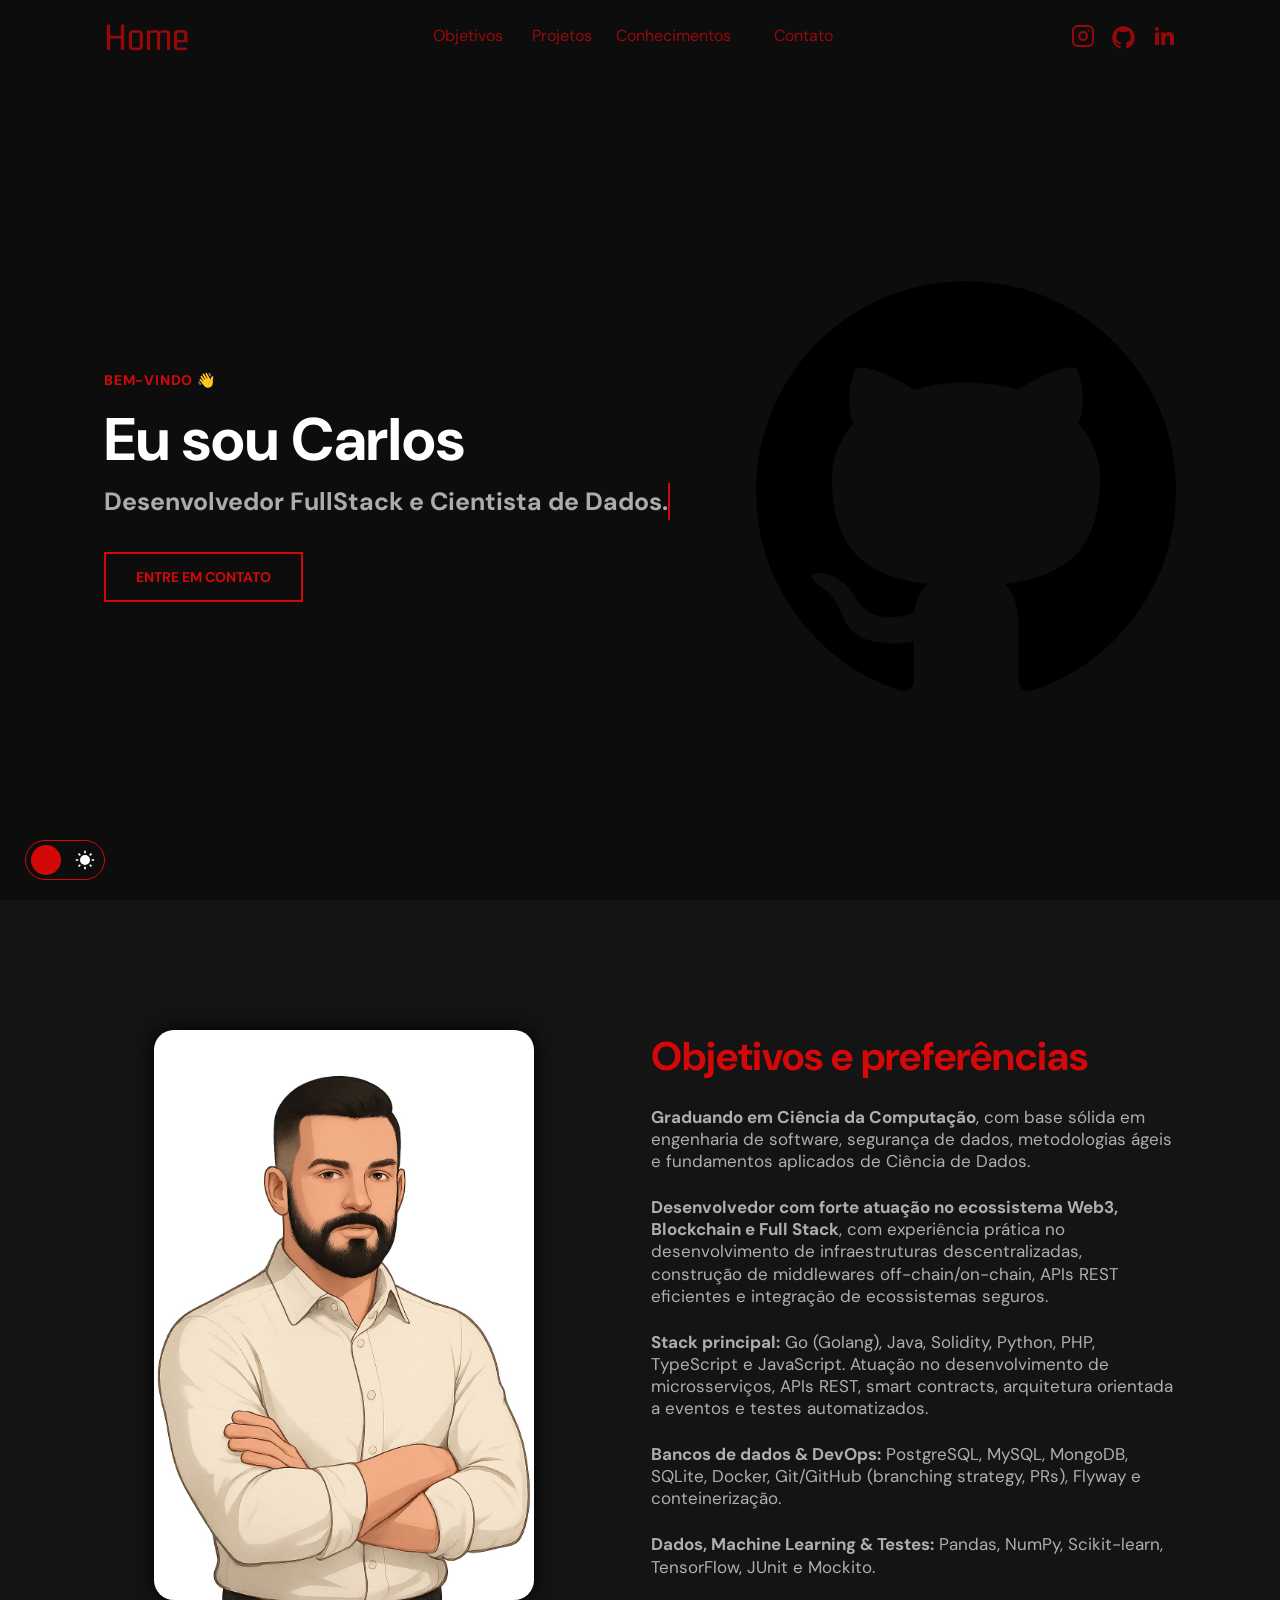
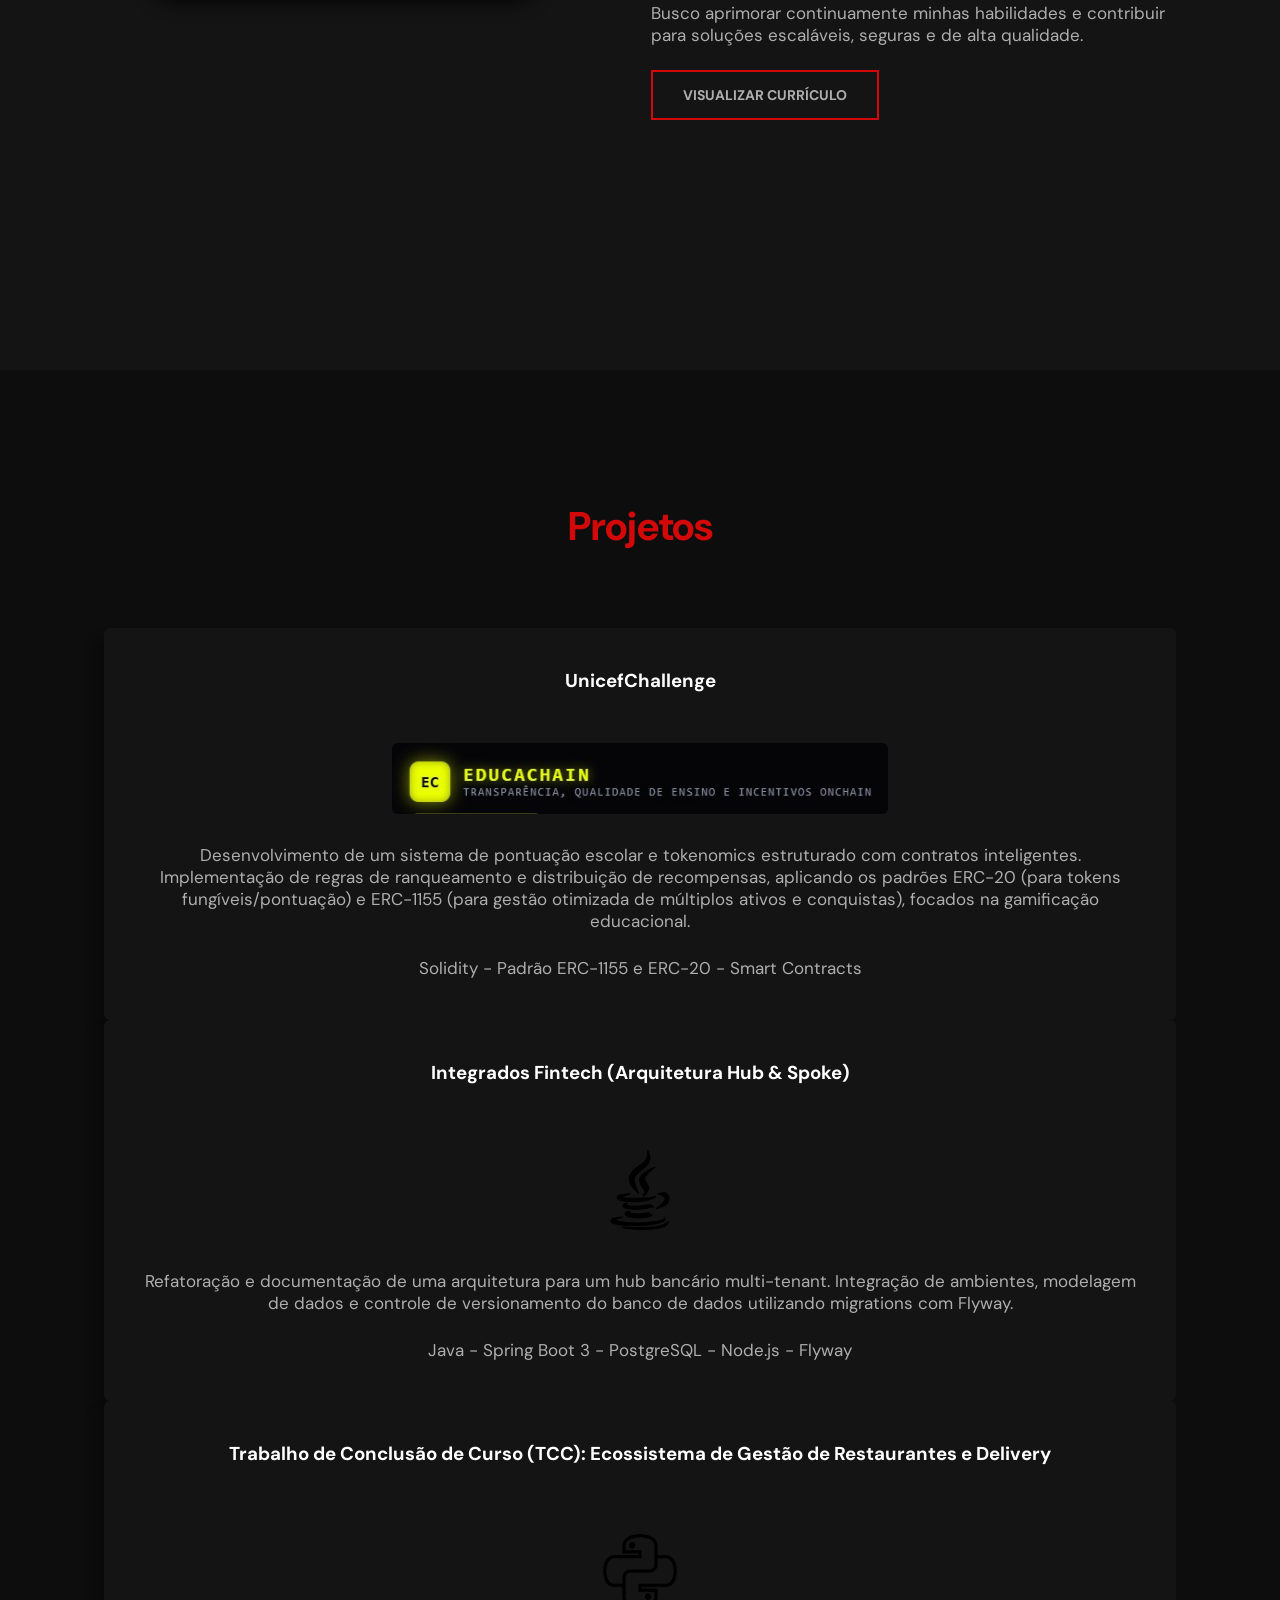
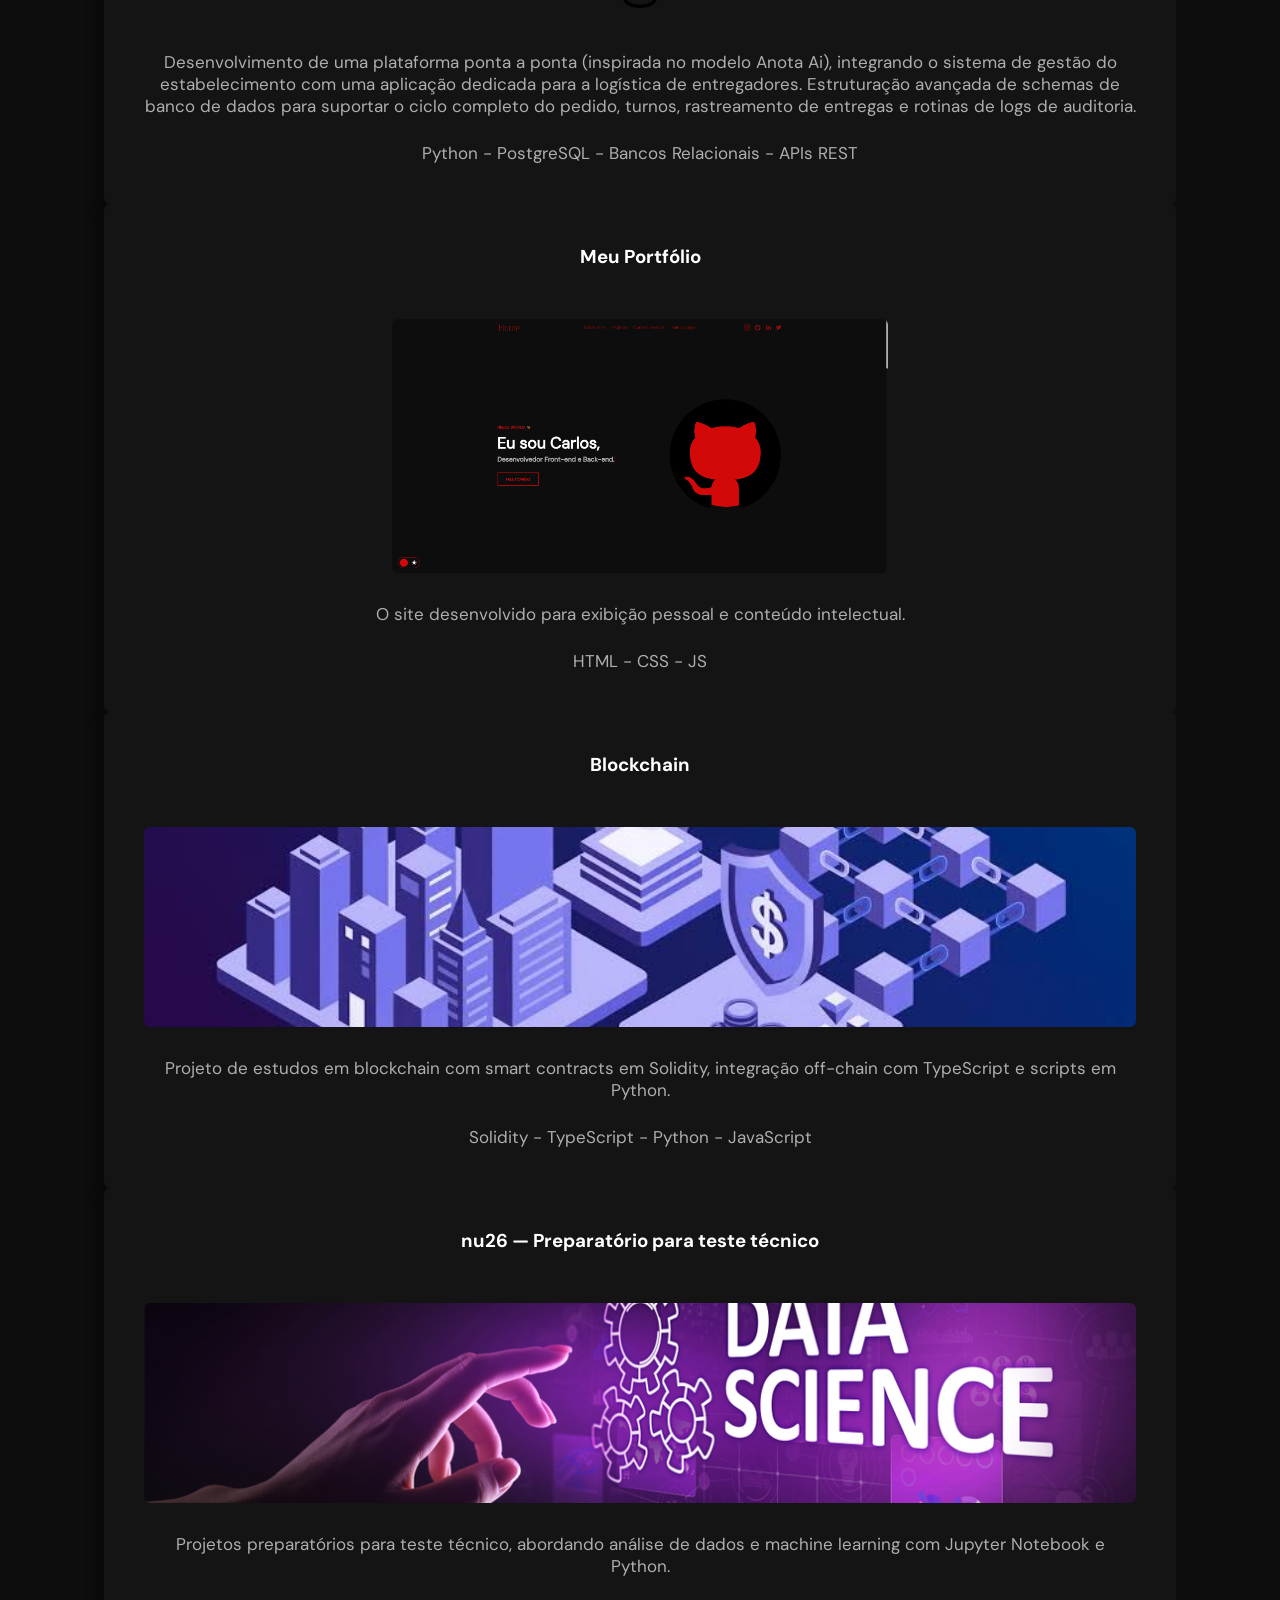
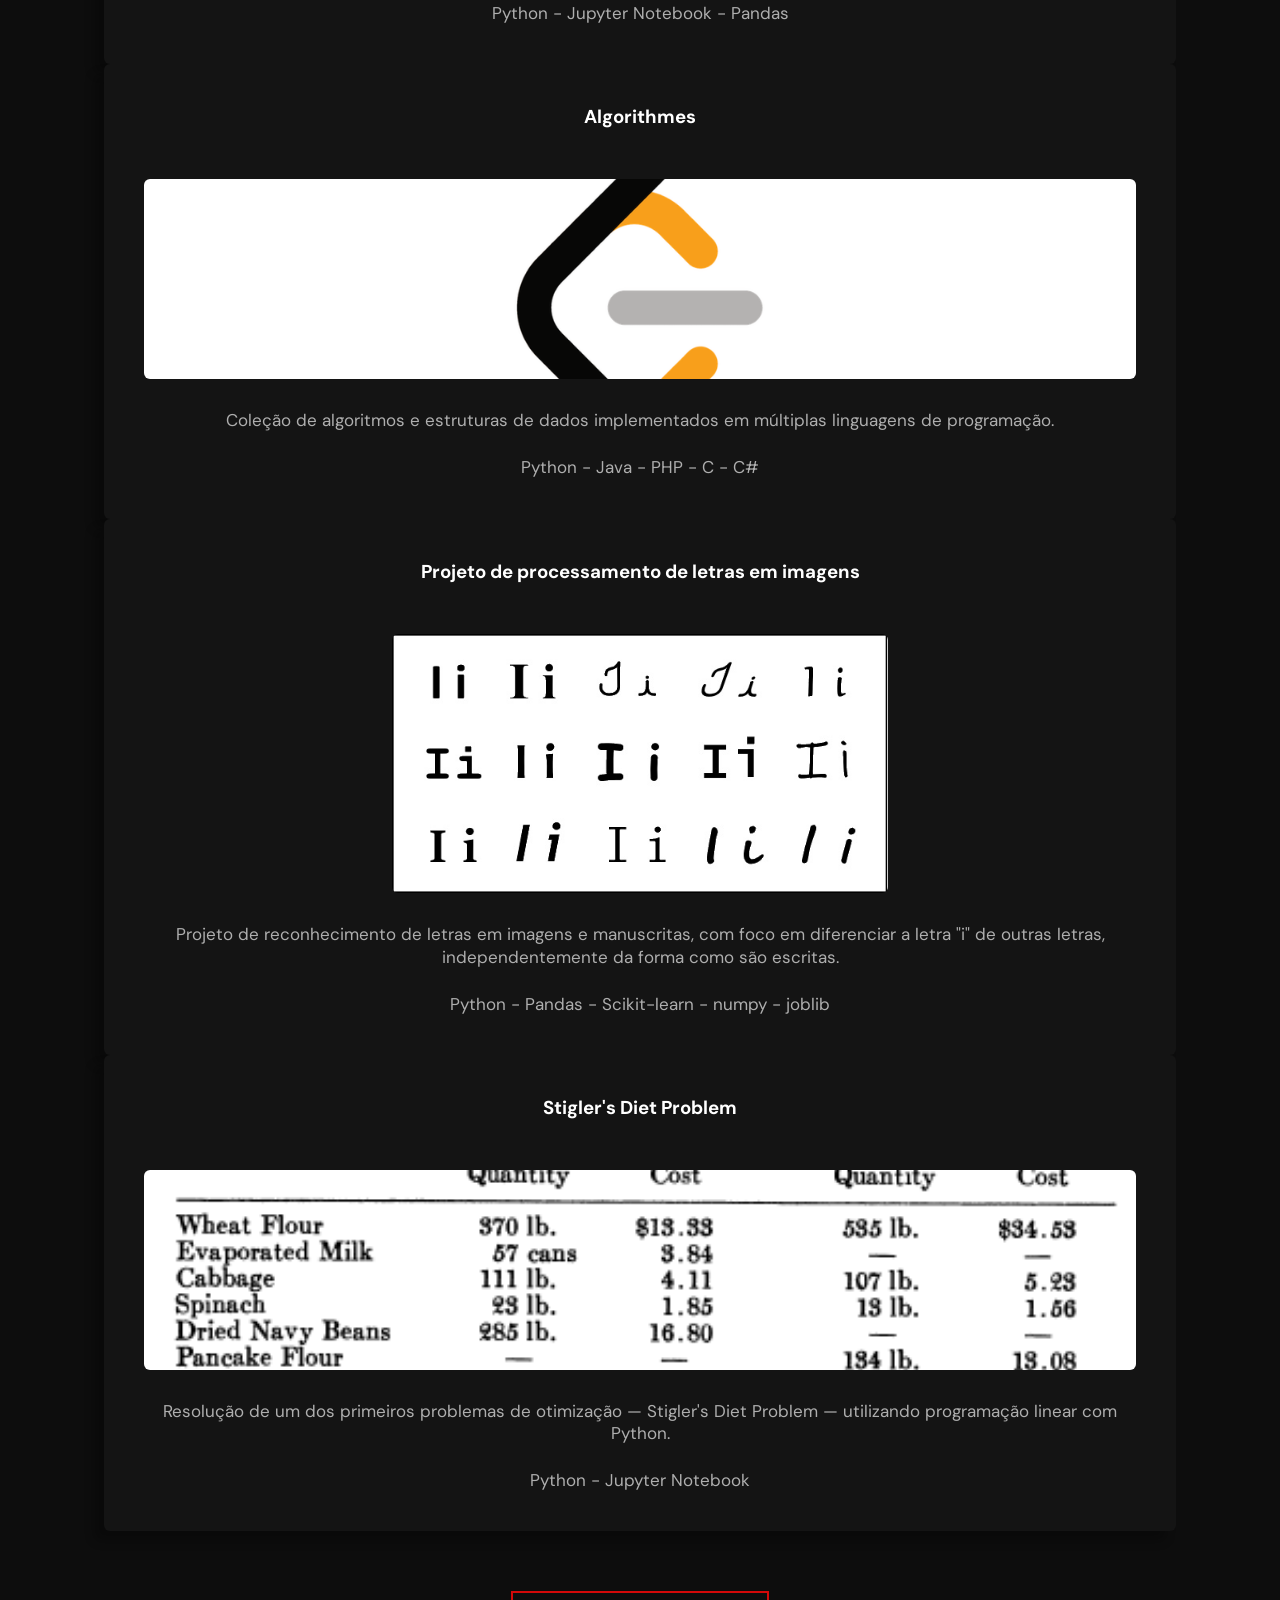
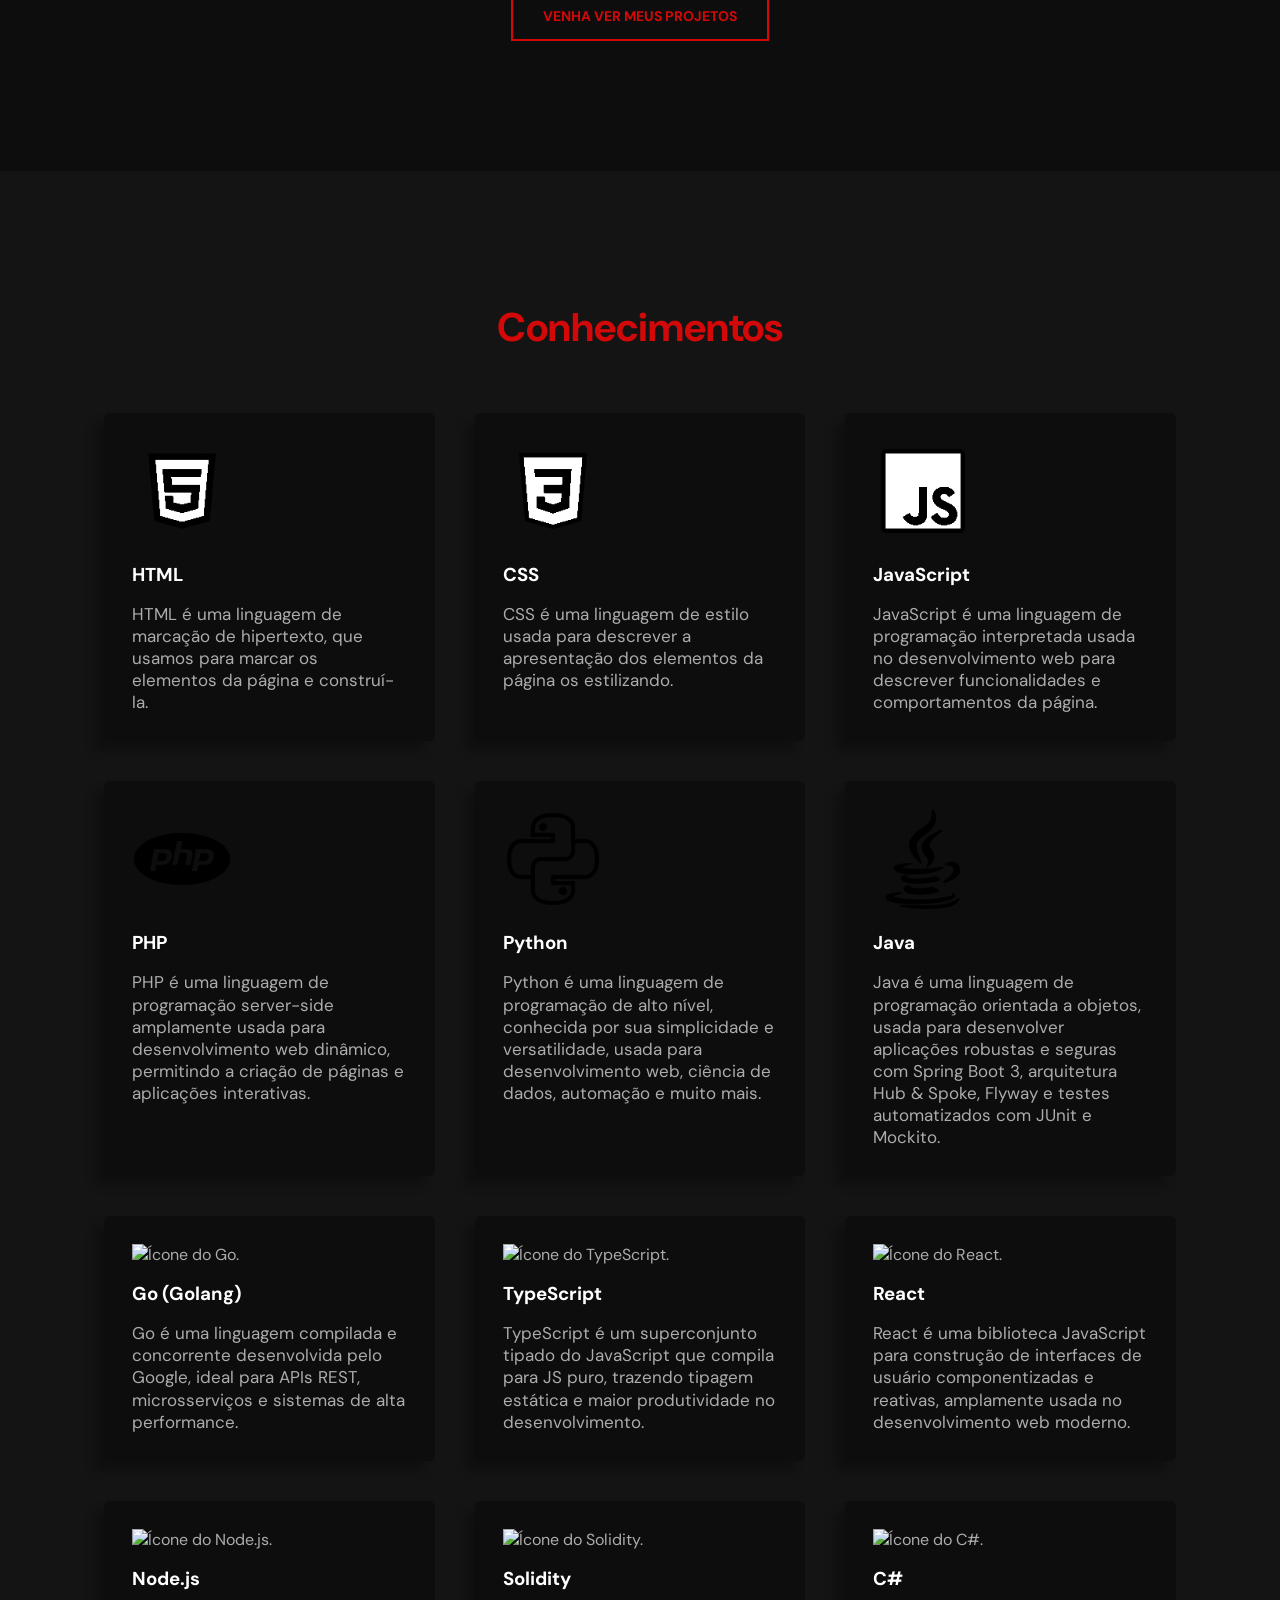
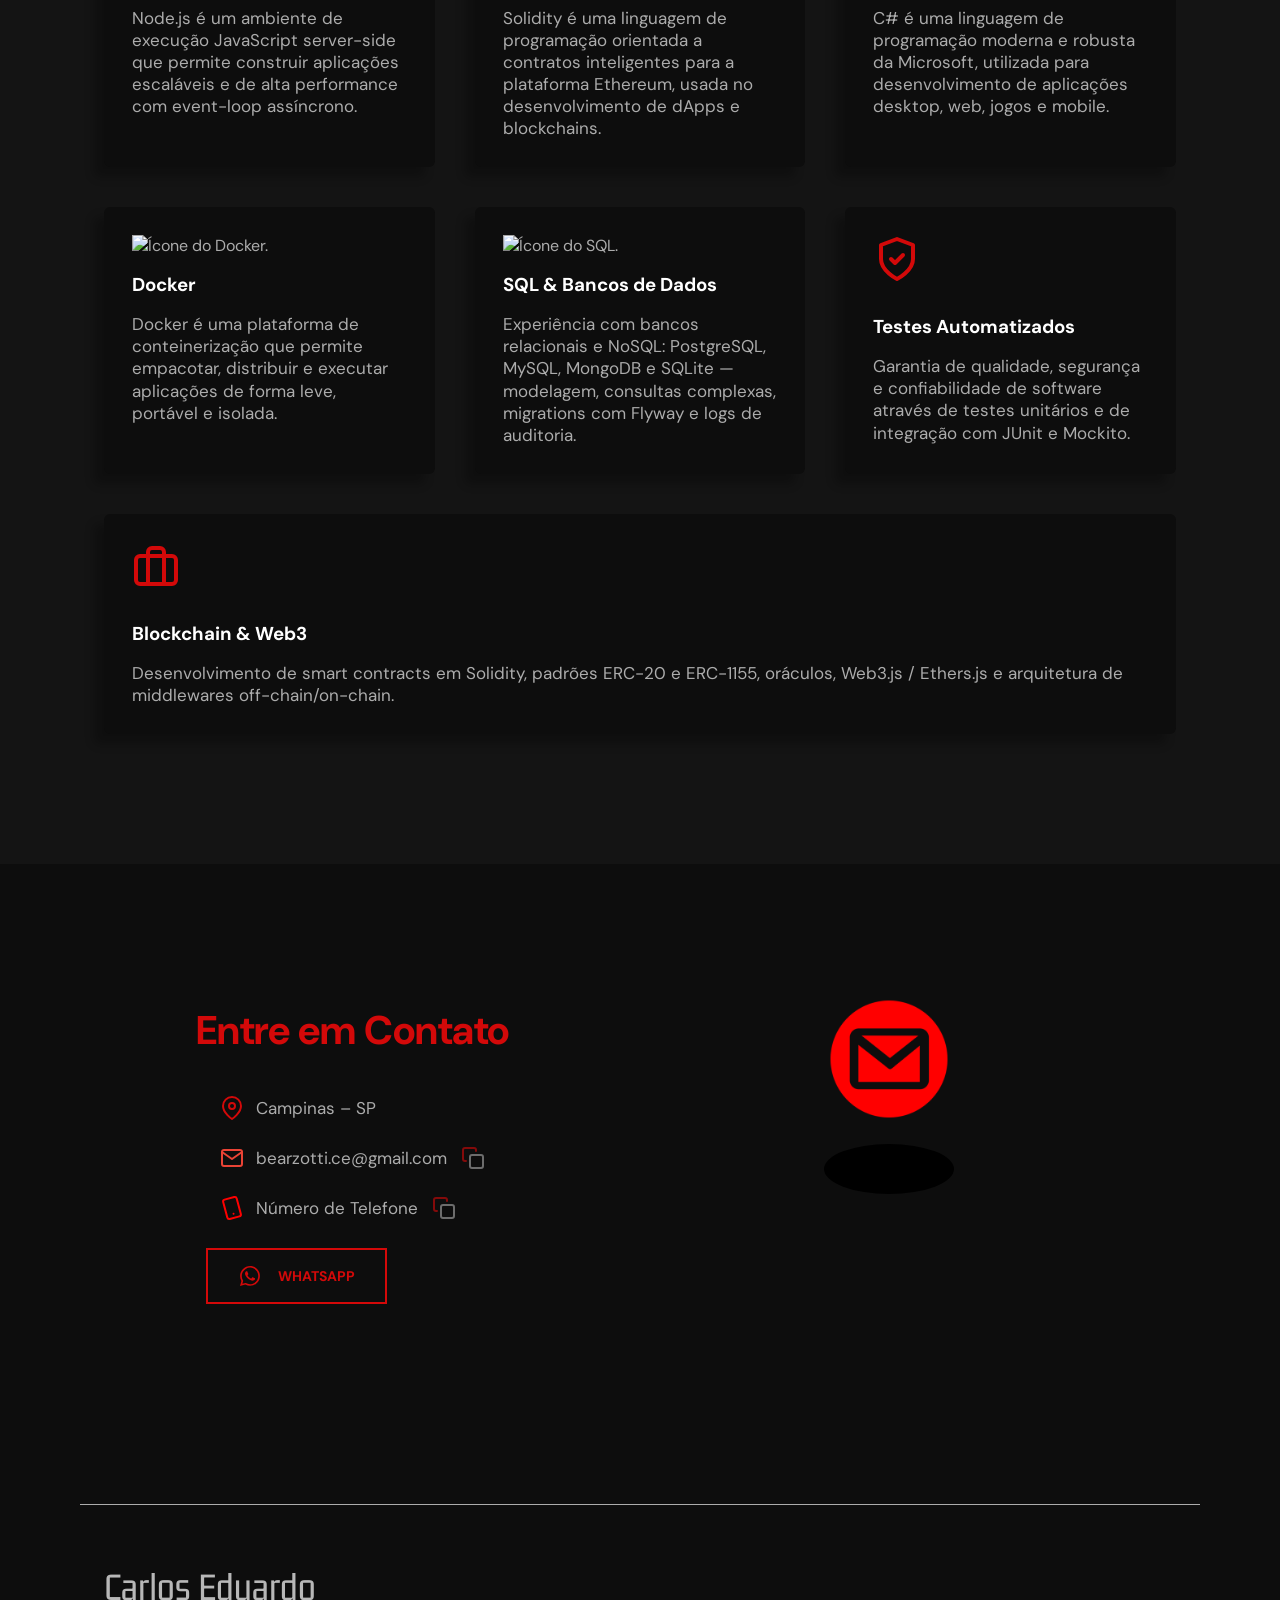
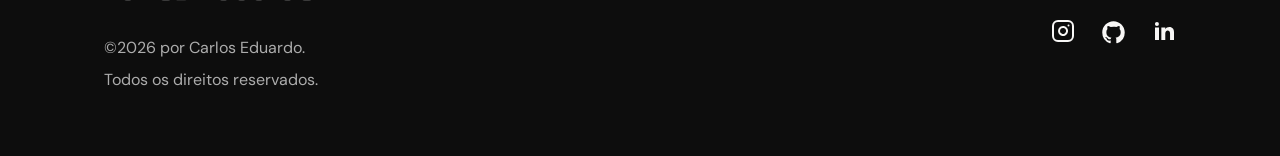
==== commit 5ac8f9e9: "feat: atualiza curriculo, projetos em destaque, stack tecnica e alinhamento de contatos" ====
--- a/index.html
+++ b/index.html
@@ -8,13 +8,15 @@
   <meta charset="UTF-8" />
   <meta name="viewport" content="width=device-width, initial-scale=1.0" />
   <meta http-equiv="X-UA-Compatible" content="IE=edge" />
-  <meta name="description" content="Portfólio de Carlos Bearzotti, desenvolvedor FullStack" />
-  <meta name="author" content="Carlos Eduardo" />
-  <meta property="og:description" content="Portfólio de Carlos Bearzotti, desenvolvedor FullStack" />
+  <meta name="description"
+    content="Portfólio de Carlos Bearzotti — Desenvolvedor Júnior (Back-end · Front-end · Blockchain)" />
+  <meta name="author" content="Carlos Eduardo Bearzotti da Silva" />
+  <meta property="og:description"
+    content="Portfólio de Carlos Bearzotti — Desenvolvedor Júnior (Back-end · Front-end · Blockchain)" />
   <meta property="og:image" content="./assets/images/Carlos.jpeg" />
   <meta property="og:type" content="website" />
   <meta name="keywords"
-    content="developer, programação, dev, desenvolvedor, programador, html, css, javascript, nodejs, reactjs, react, github, frontend, front-end, backend, back-end, java, php, python, golang, go, typescript, solidity, blockchain, docker, sql, blockchain" />
+    content="developer, programação, dev, desenvolvedor, programador, html, css, javascript, nodejs, reactjs, react, github, frontend, front-end, backend, back-end, java, spring boot, php, python, golang, go, typescript, solidity, blockchain, docker, postgresql, mysql, mongodb, sqlite, web3, junit, mockito, flyway" />
   <meta name="robots" content="index" />
 
   <link href="https://fonts.googleapis.com/css2?family=DM+Sans&family=Gemunu+Libre:wght@200&display=swap"
@@ -25,7 +27,7 @@
   <script src="https://unpkg.com/scrollreveal"></script>
   <script type="module" src="./assets/js/main.js" defer></script>
 
-  <title>Carlos Bearzotti - Desenvolvedor FullStack</title>
+  <title>Carlos Bearzotti — Desenvolvedor Júnior (Back-end · Front-end · Blockchain)</title>
 </head>
 
 <body>
@@ -90,9 +92,12 @@
       <button aria-expanded="false" aria-label="Abrir menu" class="open-menu open">
         <svg width="40" height="40" viewBox="0 0 40 40" fill="none" xmlns="http://www.w3.org/2000/svg"
           aria-hidden="true">
-          <path d="M10 20H30" stroke="var(--primary-color)" stroke-width="2" stroke-linecap="round" stroke-linejoin="round" />
-          <path d="M10 12H30" stroke="var(--primary-color)" stroke-width="2" stroke-linecap="round" stroke-linejoin="round" />
-          <path d="M18 28L30 28" stroke="var(--primary-color)" stroke-width="2" stroke-linecap="round" stroke-linejoin="round" />
+          <path d="M10 20H30" stroke="var(--primary-color)" stroke-width="2" stroke-linecap="round"
+            stroke-linejoin="round" />
+          <path d="M10 12H30" stroke="var(--primary-color)" stroke-width="2" stroke-linecap="round"
+            stroke-linejoin="round" />
+          <path d="M18 28L30 28" stroke="var(--primary-color)" stroke-width="2" stroke-linecap="round"
+            stroke-linejoin="round" />
         </svg>
       </button>
 
@@ -131,21 +136,22 @@
           <h2>Objetivos e preferências</h2>
         </header>
         <div class="content">
-          <p><strong>Graduando em Ciência da Computação</strong> com experiência como <strong>Desenvolvedor Full
-              Stack</strong> e <strong>Desenvolvedor Blockchain</strong>.</p>
-
-          <p><strong>Stack principal:</strong> Go (Golang), Node.js, TypeScript, Solidity, PHP, Python, C# e React. Atuo
-            no desenvolvimento de APIs REST, middlewares para integração off-chain e blockchain, smart contracts,
-            aplicações web, algoritmos e análise de dados.</p>
-
-          <p><strong>Bancos de dados:</strong> MySQL, PostgreSQL, MongoDB e SQLite — modelagem, integração e otimização
-            de consultas.</p>
-
-          <p><strong>Ferramentas & DevOps:</strong> Docker, Git, Jupyter Notebook — conteinerização, versionamento e
-            prototipação de soluções.</p>
-
-          <p><strong>Ciência de Dados & ML:</strong> Python, Pandas, NumPy, Scikit-learn e TensorFlow para análises,
-            modelagem preditiva e otimização linear.</p>
+          <p><strong>Graduando em Ciência da Computação</strong>, com base sólida em engenharia de software, segurança
+            de dados, metodologias ágeis e fundamentos aplicados de Ciência de Dados.</p>
+
+          <p><strong>Desenvolvedor com forte atuação no ecossistema Web3, Blockchain e Full Stack</strong>, com
+            experiência prática no desenvolvimento de infraestruturas descentralizadas, construção de middlewares
+            off-chain/on-chain, APIs REST eficientes e integração de ecossistemas seguros.</p>
+
+          <p><strong>Stack principal:</strong> Go (Golang), Java, Solidity, Python, PHP, TypeScript e JavaScript.
+            Atuação no desenvolvimento de microsserviços, APIs REST, smart contracts, arquitetura orientada a eventos e
+            testes automatizados.</p>
+
+          <p><strong>Bancos de dados & DevOps:</strong> PostgreSQL, MySQL, MongoDB, SQLite, Docker, Git/GitHub
+            (branching strategy, PRs), Flyway e conteinerização.</p>
+
+          <p><strong>Dados, Machine Learning & Testes:</strong> Pandas, NumPy, Scikit-learn, TensorFlow, JUnit e
+            Mockito.</p>
 
           <p>Busco aprimorar continuamente minhas habilidades e contribuir para soluções escaláveis, seguras e de alta
             qualidade.</p>
@@ -222,8 +228,8 @@
 
             <h3>Java</h3>
             <p>
-              Java é uma linguagem de programação orientada a objetos,
-              usada para desenvolver aplicações robustas, seguras e multiplataforma.
+              Java é uma linguagem de programação orientada a objetos, usada para desenvolver aplicações robustas e
+              seguras com Spring Boot 3, arquitetura Hub & Spoke, Flyway e testes automatizados com JUnit e Mockito.
             </p>
           </div>
           <div class="card">
@@ -299,10 +305,36 @@
             <img src="https://cdn.jsdelivr.net/gh/devicons/devicon/icons/mysql/mysql-original.svg"
               alt="Ícone do SQL." />
 
-            <h3>SQL</h3>
-            <p>
-              Experiência com bancos relacionais e NoSQL: MySQL, PostgreSQL, MongoDB e SQLite — modelagem, consultas
-              complexas e otimização de performance.
+            <h3>SQL & Bancos de Dados</h3>
+            <p>
+              Experiência com bancos relacionais e NoSQL: PostgreSQL, MySQL, MongoDB e SQLite — modelagem, consultas
+              complexas, migrations com Flyway e logs de auditoria.
+            </p>
+          </div>
+          <div class="card">
+            <svg width="48" height="48" viewBox="0 0 24 24" fill="none" stroke="var(--primary-color)" stroke-width="2"
+              stroke-linecap="round" stroke-linejoin="round" style="margin-bottom: 1rem;">
+              <path d="M12 22s8-4 8-10V5l-8-3-8 3v7c0 6 8 10 8 10z"></path>
+              <path d="m9 12 2 2 4-4"></path>
+            </svg>
+
+            <h3>Testes Automatizados</h3>
+            <p>
+              Garantia de qualidade, segurança e confiabilidade de software através de testes unitários e de integração
+              com JUnit e Mockito.
+            </p>
+          </div>
+          <div class="card">
+            <svg width="48" height="48" viewBox="0 0 24 24" fill="none" stroke="var(--primary-color)" stroke-width="2"
+              stroke-linecap="round" stroke-linejoin="round" style="margin-bottom: 1rem;">
+              <rect x="2" y="7" width="20" height="14" rx="2" ry="2"></rect>
+              <path d="M16 21V5a2 2 0 0 0-2-2h-4a2 2 0 0 0-2 2v16"></path>
+            </svg>
+
+            <h3>Blockchain & Web3</h3>
+            <p>
+              Desenvolvimento de smart contracts em Solidity, padrões ERC-20 e ERC-1155, oráculos, Web3.js / Ethers.js e
+              arquitetura de middlewares off-chain/on-chain.
             </p>
           </div>
         </div>
@@ -318,12 +350,23 @@
         </header>
         <div class="content">
           <ul>
+            <li class="contact-item-location">
+              <span class="contact-location-info">
+                <svg width="24" height="24" viewBox="0 0 24 24" fill="none" stroke="var(--primary-color)"
+                  stroke-width="2" stroke-linecap="round" stroke-linejoin="round">
+                  <path d="M21 10c0 7-9 13-9 13s-9-6-9-13a9 9 0 0 1 18 0z"></path>
+                  <circle cx="12" cy="10" r="3"></circle>
+                </svg>
+                <span>Campinas – SP</span>
+              </span>
+            </li>
             <li class="contact-item-copy">
-              <button type="button" class="contact-copy-btn" id="btnCopyMainEmail" title="Clique para copiar o e-mail" aria-label="Copiar e-mail: bearzotti.ce@gmail.com">
-                <svg width="24" height="24" viewBox="0 0 24 24" fill="none" xmlns="http://www.w3.org/2000/svg">
+              <button type="button" class="contact-copy-btn" id="btnCopyMainEmail" title="Clique para copiar o e-mail"
+                aria-label="Copiar e-mail: bearzotti.ce@gmail.com">
+                <svg class="contact-gmail-icon" width="24" height="24" viewBox="0 0 24 24" fill="none" xmlns="http://www.w3.org/2000/svg">
                   <path d="M4 4H20C21.1 4 22 4.9 22 6V18C22 19.1 21.1 20 20 20H4C2.9 20 2 19.1 2 18V6C2 4.9 2.9 4 4 4Z"
-                    stroke="var(--primary-color)" stroke-width="2" stroke-linecap="round" stroke-linejoin="round" />
-                  <path d="M22 6L12 13L2 6" stroke="var(--primary-color)" stroke-width="2" stroke-linecap="round"
+                    stroke="#EA4335" stroke-width="2" stroke-linecap="round" stroke-linejoin="round" />
+                  <path d="M22 6L12 13L2 6" stroke="#EA4335" stroke-width="2" stroke-linecap="round"
                     stroke-linejoin="round" />
                 </svg>
                 <span>bearzotti.ce@gmail.com</span>
--- a/assets/css/style.css
+++ b/assets/css/style.css
@@ -782,10 +782,13 @@
   align-items: flex-start;
   gap: 1rem;
   margin-bottom: 2rem;
+  padding: 0;
+  list-style: none;
 }
 
 #contact ul li,
-#contact ul li.contact-item-copy {
+#contact ul li.contact-item-copy,
+#contact ul li.contact-item-location {
   position: relative;
   display: inline-flex;
   align-items: center;
@@ -794,25 +797,31 @@
 
 #contact ul a,
 #contact ul button.contact-copy-btn,
+#contact ul .contact-location-info,
 #about .content a:nth-child(2) {
   width: fit-content;
   text-decoration: none;
   display: inline-flex;
   align-items: center;
-  gap: 1rem;
+  gap: 1.2rem;
   padding: 0.8rem 1.4rem;
   border-radius: 0.8rem;
   transition: 300ms;
 }
 
 #contact ul a,
-#contact ul button.contact-copy-btn {
+#contact ul button.contact-copy-btn,
+#contact ul .contact-location-info {
   color: var(--paragraph);
   background: transparent;
   border: none;
   font-family: inherit;
   font-size: 1.6rem;
   font-weight: 500;
+}
+
+#contact ul a,
+#contact ul button.contact-copy-btn {
   cursor: pointer;
 }
 
@@ -820,6 +829,13 @@
 #contact ul button.contact-copy-btn:hover {
   background: var(--third-color);
   color: var(--headline);
+}
+
+#contact ul svg,
+#contact ul img {
+  width: 2.4rem;
+  height: 2.4rem;
+  flex-shrink: 0;
 }
 
 #contact ul button.contact-copy-btn .copy-icon {
@@ -884,14 +900,13 @@
   fill: #fff;
 }
 
-#contact ul li:nth-child(2) a img,
-#contact ul li:nth-child(2) button img {
+#contact ul img#cel {
   rotate: -15deg;
 }
 
-#contact ul li:nth-child(2) a path,
-#contact ul li:nth-child(2) button path {
-  stroke: none;
+#contact .contact-gmail-icon path,
+#contact #btnCopyMainEmail svg:first-child path {
+  stroke: #EA4335 !important;
 }
 
 #contact .col-b {
